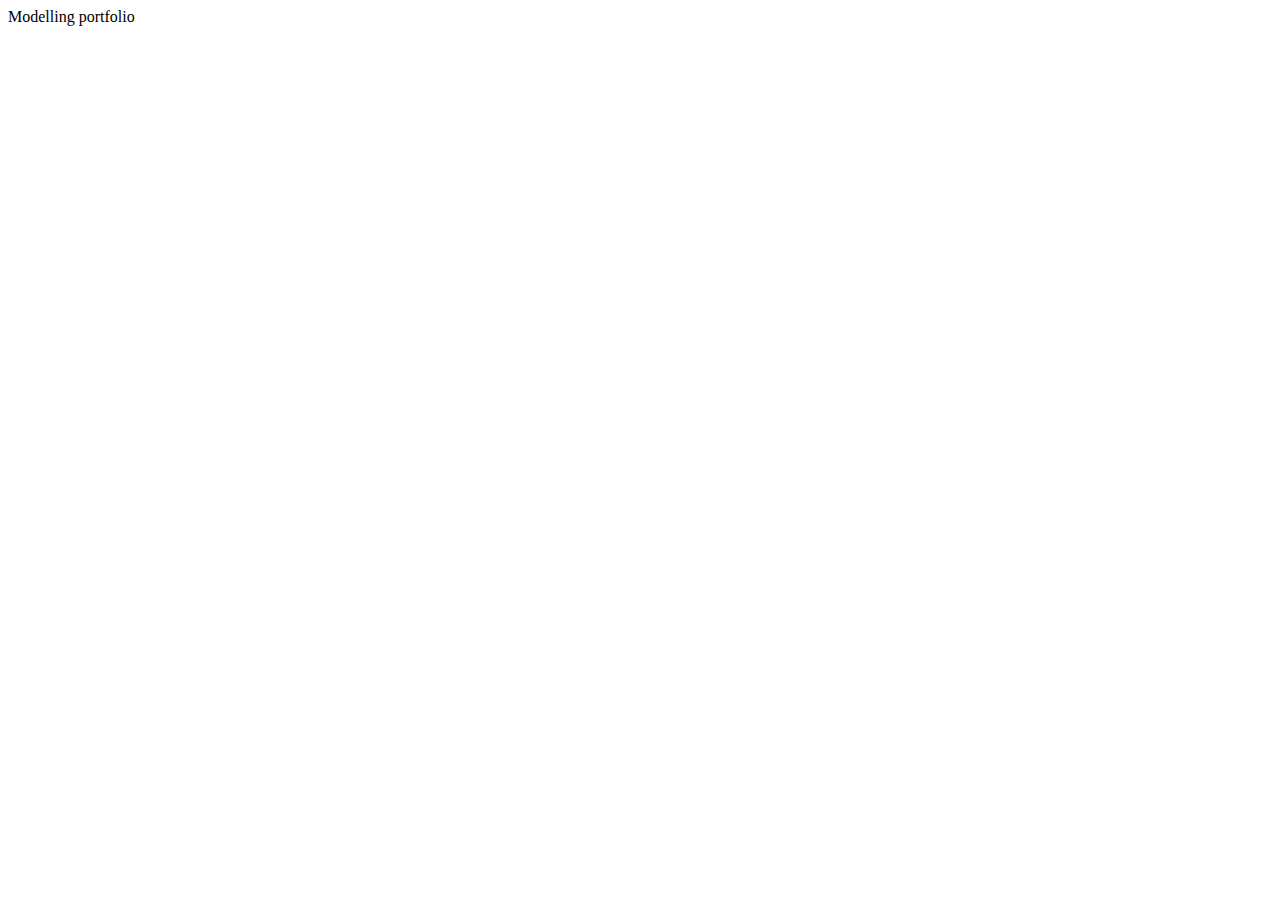
==== index.html @ cc79e527 "Add files via upload" ====
<!DOCTYPE html>
<html lang="en">
<head>
    <meta charset="UTF-8">
    <meta http-equiv="X-UA-Compatible" content="IE=edge">
    <meta name="viewport" content="width=device-width, initial-scale=1.0">
    <title>Anita</title>
</head>
<body>
    Modelling portfolio
</body>
</html>
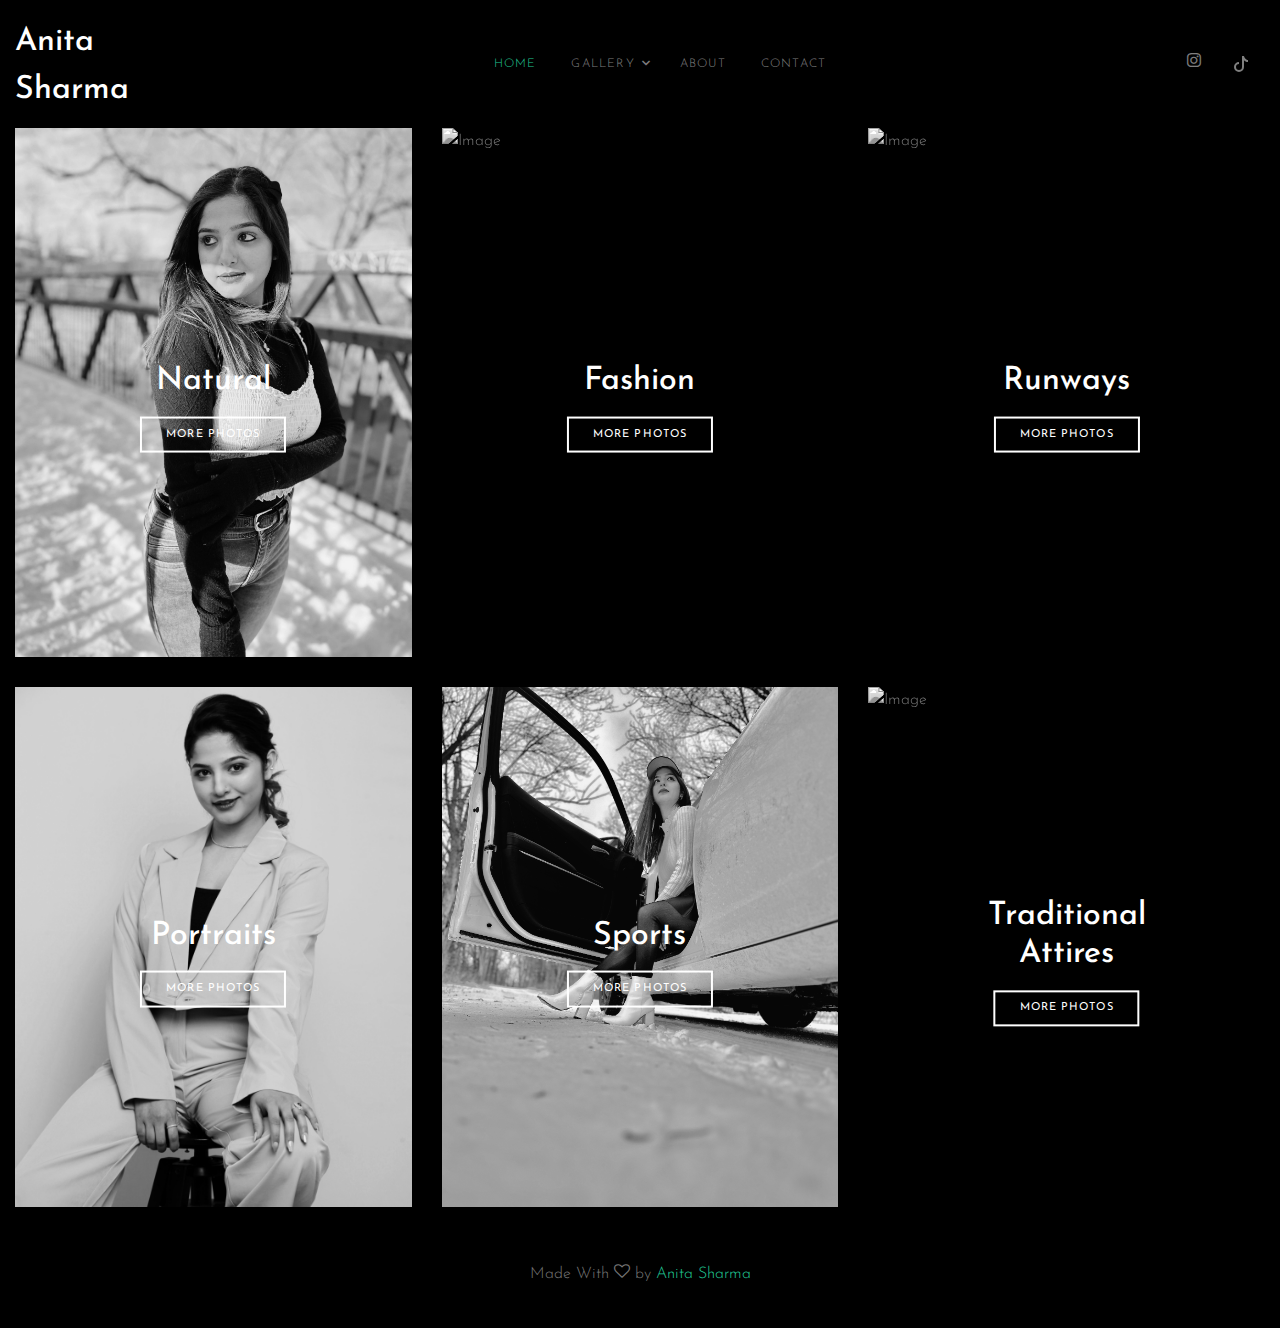
==== commit 782e4705: "portfolio made for desktop view" ====
--- a/index.html
+++ b/index.html
@@ -1,12 +1,194 @@
 <!DOCTYPE html>
 <html lang="en">
 <head>
-    <meta charset="UTF-8">
-    <meta http-equiv="X-UA-Compatible" content="IE=edge">
-    <meta name="viewport" content="width=device-width, initial-scale=1.0">
-    <title>Anita</title>
+  <title>Portfolio Home Anita Sharma</title>
+  <meta charset="utf-8">
+  <meta name="viewport" content="width=device-width, initial-scale=1, shrink-to-fit=no">
+
+  <link href="https://fonts.googleapis.com/css2?family=Josefin+Sans:wght@400;700&family=Roboto+Mono:wght@400;700&display=swap" rel="stylesheet">
+  <link rel="stylesheet" href="fonts/icomoon/style.css">
+
+  <link rel="stylesheet" href="css/bootstrap.min.css">
+  <link rel="stylesheet" href="css/magnific-popup.css">
+  <link rel="stylesheet" href="css/jquery-ui.css">
+  <link rel="stylesheet" href="css/owl.carousel.min.css">
+  <link rel="stylesheet" href="css/owl.theme.default.min.css">
+
+  <link rel="stylesheet" href="css/lightgallery.min.css">    
+
+  <link rel="stylesheet" href="css/bootstrap-datepicker.css">
+
+  <link rel="stylesheet" href="fonts/flaticon/font/flaticon.css">
+
+  <link rel="stylesheet" href="css/swiper.css">
+
+  <link rel="stylesheet" href="css/aos.css">
+
+  <link rel="stylesheet" href="css/style.css">
+
 </head>
 <body>
-    Modelling portfolio
+
+  <div class="site-wrap">
+
+    <div class="site-mobile-menu">
+      <div class="site-mobile-menu-header">
+        <div class="site-mobile-menu-close mt-3">
+          <span class="icon-close2 js-menu-toggle"></span>
+        </div>
+      </div>
+      <div class="site-mobile-menu-body"></div>
+    </div>
+    
+    <header class="site-navbar py-3" role="banner">
+
+      <div class="container-fluid">
+        <div class="row align-items-center">
+
+          <div class="col-6 col-xl-2" data-aos="fade-down">
+            <h1 class="mb-0"><a href="index.html" class="text-white h2 mb-0">Anita Sharma</a></h1>
+          </div>
+          <div class="col-10 col-md-8 d-none d-xl-block" data-aos="fade-down">
+            <nav class="site-navigation position-relative text-right text-lg-center" role="navigation">
+
+              <ul class="site-menu js-clone-nav mx-auto d-none d-lg-block">
+                <li class="active"><a href="index.html">Home</a></li>
+                <li class="has-children">
+                  <a href="single.html">Gallery</a>
+                  <ul class="dropdown">
+                    <li><a href="single.html#naturalPhotos">Natural</a></li>
+                    <li><a href="single.html#fashionPhotos">Fashion</a></li>
+                    <li><a href="single.html#runwayPhotos">Runways</a></li>
+                    <li><a href="single.html#potraitPhotos">Portraits</a></li>
+                    <li><a href="single.html#sportPhotos">Sports</a></li>
+                    <li><a href="single.html#attirePhotos">Traditional Attires</a></li>                  
+                  </ul>
+                </li>
+                <li><a href="about.html">About</a></li>
+                <li><a href="contact.html">Contact</a></li>
+              </ul>
+            </nav>
+          </div>
+
+          <div class="col-6 col-xl-2 text-right" data-aos="fade-down">
+            <div class="d-none d-xl-inline-block">
+              <ul class="site-menu js-clone-nav ml-auto list-unstyled d-flex text-right mb-0" data-class="social">
+                <li>
+                  <a href="https://www.instagram.com/anusharma0313/"  target="_blank" class="pl-3 pr-3" style= "width:16px; height:16px;"><span class="icon-instagram"></span></a>
+                </li>
+                <li>
+                  <a href="https://www.tiktok.com/@anusharma0313/" target="_blank" class="pl-3 pr-3"><span><svg xmlns="http://www.w3.org/2000/svg" width="16" height="16" fill="currentColor" class="bi bi-tiktok" viewBox="0 0 16 16">
+                    <path d="M9 0h1.98c.144.715.54 1.617 1.235 2.512C12.895 3.389 13.797 4 15 4v2c-1.753 0-3.07-.814-4-1.829V11a5 5 0 1 1-5-5v2a3 3 0 1 0 3 3V0Z"/>
+                  </svg></span></a>
+                </li>
+              </ul>
+            </div>
+          </div>
+
+        </div>
+      </div>     
+    </header>
+
+    <div class="container-fluid" data-aos="fade" data-aos-delay="500">
+      <div class="row">
+        <div class="col-lg-4">
+
+          <div class="image-wrap-2">
+            <div class="image-info">
+              <h2 class="mb-3">Natural</h2>
+              <a href="single.html#naturalPhotos" class="btn btn-outline-white py-2 px-4">More Photos</a>
+            </div>
+            <img src="assets/img_index_1.jpg" alt="Image" class="img-fluid">
+          </div>
+
+        </div>
+        <div class="col-lg-4">
+          <div class="image-wrap-2">
+            <div class="image-info">
+              <h2 class="mb-3">Fashion</h2>
+              <a href="single.html#fashionPhotos" class="btn btn-outline-white py-2 px-4">More Photos</a>
+            </div>
+            <img src="assets/img_index_2.JPG" alt="Image" class="img-fluid">
+          </div>
+        </div>
+        <div class="col-lg-4">
+          <div class="image-wrap-2">
+            <div class="image-info">
+              <h2 class="mb-3">Runways</h2>
+              <a href="single.html#runwayPhotos" class="btn btn-outline-white py-2 px-4">More Photos</a>
+            </div>
+            <img src="assets/img_index_3.JPG" alt="Image" class="img-fluid">
+          </div>
+        </div>
+
+        <div class="col-lg-4">
+          <div class="image-wrap-2">
+            <div class="image-info">
+              <h2 class="mb-3">Portraits</h2>
+              <a href="single.html#potraitPhotos" class="btn btn-outline-white py-2 px-4">More Photos</a>
+            </div>
+            <img src="assets/img_index_4.jpg" alt="Image" class="img-fluid">
+          </div>
+        </div>
+
+        <div class="col-lg-4">
+          <div class="image-wrap-2">
+            <div class="image-info">
+              <h2 class="mb-3">Sports</h2>
+              <a href="single.html#sportPhotos" class="btn btn-outline-white py-2 px-4">More Photos</a>
+            </div>
+            <img src="assets/img_index_5.jpg" alt="Image" class="img-fluid">
+          </div>
+        </div>
+
+        <div class="col-lg-4">
+          <div class="image-wrap-2">
+            <div class="image-info">
+              <h2 class="mb-3">Traditional Attires</h2>
+              <a href="single.html#attirePhotos" class="btn btn-outline-white py-2 px-4">More Photos</a>
+            </div>
+            <img src="assets/img_index_6.jpg" alt="Image" class="img-fluid">
+          </div>
+        </div>
+
+      </div>
+    </div>
+
+    <div class="footer py-4">
+      <div class="container-fluid text-center">
+        <p> 
+          Made With
+           <i class="icon-heart-o" aria-hidden="true"></i> by <a href="#">Anita Sharma</a>
+        </p>
+      </div>
+    </div>     
+    
+  </div>
+
+  <script src="js/jquery-3.3.1.min.js"></script>
+  <script src="js/jquery-migrate-3.0.1.min.js"></script>
+  <script src="js/jquery-ui.js"></script>
+  <script src="js/popper.min.js"></script>
+  <script src="js/bootstrap.min.js"></script>
+  <script src="js/owl.carousel.min.js"></script>
+  <script src="js/jquery.stellar.min.js"></script>
+  <script src="js/jquery.countdown.min.js"></script>
+  <script src="js/jquery.magnific-popup.min.js"></script>
+  <script src="js/bootstrap-datepicker.min.js"></script>
+  <script src="js/swiper.min.js"></script>
+  <script src="js/aos.js"></script>
+
+  <script src="js/picturefill.min.js"></script>
+  <script src="js/lightgallery-all.min.js"></script>
+  <script src="js/jquery.mousewheel.min.js"></script>
+
+  <script src="js/main.js"></script>
+  
+  <script>
+    $(document).ready(function(){
+      $('#lightgallery').lightGallery();
+    });
+  </script>
+
 </body>
 </html>--- a/fonts/icomoon/style.css
+++ b/fonts/icomoon/style.css
@@ -0,0 +1,4919 @@
+@font-face {
+  font-family: 'icomoon';
+  src:  url('fonts/icomoon.eot?10si43');
+  src:  url('fonts/icomoon.eot?10si43#iefix') format('embedded-opentype'),
+    url('fonts/icomoon.ttf?10si43') format('truetype'),
+    url('fonts/icomoon.woff?10si43') format('woff'),
+    url('fonts/icomoon.svg?10si43#icomoon') format('svg');
+  font-weight: normal;
+  font-style: normal;
+}
+
+[class^="icon-"], [class*=" icon-"] {
+  /* use !important to prevent issues with browser extensions that change fonts */
+  font-family: 'icomoon' !important;
+  speak: none;
+  font-style: normal;
+  font-weight: normal;
+  font-variant: normal;
+  text-transform: none;
+  line-height: 1;
+
+  /* Better Font Rendering =========== */
+  -webkit-font-smoothing: antialiased;
+  -moz-osx-font-smoothing: grayscale;
+}
+
+.icon-asterisk:before {
+  content: "\f069";
+}
+.icon-plus:before {
+  content: "\f067";
+}
+.icon-question:before {
+  content: "\f128";
+}
+.icon-minus:before {
+  content: "\f068";
+}
+.icon-glass:before {
+  content: "\f000";
+}
+.icon-music:before {
+  content: "\f001";
+}
+.icon-search:before {
+  content: "\f002";
+}
+.icon-envelope-o:before {
+  content: "\f003";
+}
+.icon-heart:before {
+  content: "\f004";
+}
+.icon-star:before {
+  content: "\f005";
+}
+.icon-star-o:before {
+  content: "\f006";
+}
+.icon-user:before {
+  content: "\f007";
+}
+.icon-film:before {
+  content: "\f008";
+}
+.icon-th-large:before {
+  content: "\f009";
+}
+.icon-th:before {
+  content: "\f00a";
+}
+.icon-th-list:before {
+  content: "\f00b";
+}
+.icon-check:before {
+  content: "\f00c";
+}
+.icon-close:before {
+  content: "\f00d";
+}
+.icon-remove:before {
+  content: "\f00d";
+}
+.icon-times:before {
+  content: "\f00d";
+}
+.icon-search-plus:before {
+  content: "\f00e";
+}
+.icon-search-minus:before {
+  content: "\f010";
+}
+.icon-power-off:before {
+  content: "\f011";
+}
+.icon-signal:before {
+  content: "\f012";
+}
+.icon-cog:before {
+  content: "\f013";
+}
+.icon-gear:before {
+  content: "\f013";
+}
+.icon-trash-o:before {
+  content: "\f014";
+}
+.icon-home:before {
+  content: "\f015";
+}
+.icon-file-o:before {
+  content: "\f016";
+}
+.icon-clock-o:before {
+  content: "\f017";
+}
+.icon-road:before {
+  content: "\f018";
+}
+.icon-download:before {
+  content: "\f019";
+}
+.icon-arrow-circle-o-down:before {
+  content: "\f01a";
+}
+.icon-arrow-circle-o-up:before {
+  content: "\f01b";
+}
+.icon-inbox:before {
+  content: "\f01c";
+}
+.icon-play-circle-o:before {
+  content: "\f01d";
+}
+.icon-repeat:before {
+  content: "\f01e";
+}
+.icon-rotate-right:before {
+  content: "\f01e";
+}
+.icon-refresh:before {
+  content: "\f021";
+}
+.icon-list-alt:before {
+  content: "\f022";
+}
+.icon-lock:before {
+  content: "\f023";
+}
+.icon-flag:before {
+  content: "\f024";
+}
+.icon-headphones:before {
+  content: "\f025";
+}
+.icon-volume-off:before {
+  content: "\f026";
+}
+.icon-volume-down:before {
+  content: "\f027";
+}
+.icon-volume-up:before {
+  content: "\f028";
+}
+.icon-qrcode:before {
+  content: "\f029";
+}
+.icon-barcode:before {
+  content: "\f02a";
+}
+.icon-tag:before {
+  content: "\f02b";
+}
+.icon-tags:before {
+  content: "\f02c";
+}
+.icon-book:before {
+  content: "\f02d";
+}
+.icon-bookmark:before {
+  content: "\f02e";
+}
+.icon-print:before {
+  content: "\f02f";
+}
+.icon-camera:before {
+  content: "\f030";
+}
+.icon-font:before {
+  content: "\f031";
+}
+.icon-bold:before {
+  content: "\f032";
+}
+.icon-italic:before {
+  content: "\f033";
+}
+.icon-text-height:before {
+  content: "\f034";
+}
+.icon-text-width:before {
+  content: "\f035";
+}
+.icon-align-left:before {
+  content: "\f036";
+}
+.icon-align-center:before {
+  content: "\f037";
+}
+.icon-align-right:before {
+  content: "\f038";
+}
+.icon-align-justify:before {
+  content: "\f039";
+}
+.icon-list:before {
+  content: "\f03a";
+}
+.icon-dedent:before {
+  content: "\f03b";
+}
+.icon-outdent:before {
+  content: "\f03b";
+}
+.icon-indent:before {
+  content: "\f03c";
+}
+.icon-video-camera:before {
+  content: "\f03d";
+}
+.icon-image:before {
+  content: "\f03e";
+}
+.icon-photo:before {
+  content: "\f03e";
+}
+.icon-picture-o:before {
+  content: "\f03e";
+}
+.icon-pencil:before {
+  content: "\f040";
+}
+.icon-map-marker:before {
+  content: "\f041";
+}
+.icon-adjust:before {
+  content: "\f042";
+}
+.icon-tint:before {
+  content: "\f043";
+}
+.icon-edit:before {
+  content: "\f044";
+}
+.icon-pencil-square-o:before {
+  content: "\f044";
+}
+.icon-share-square-o:before {
+  content: "\f045";
+}
+.icon-check-square-o:before {
+  content: "\f046";
+}
+.icon-arrows:before {
+  content: "\f047";
+}
+.icon-step-backward:before {
+  content: "\f048";
+}
+.icon-fast-backward:before {
+  content: "\f049";
+}
+.icon-backward:before {
+  content: "\f04a";
+}
+.icon-play:before {
+  content: "\f04b";
+}
+.icon-pause:before {
+  content: "\f04c";
+}
+.icon-stop:before {
+  content: "\f04d";
+}
+.icon-forward:before {
+  content: "\f04e";
+}
+.icon-fast-forward:before {
+  content: "\f050";
+}
+.icon-step-forward:before {
+  content: "\f051";
+}
+.icon-eject:before {
+  content: "\f052";
+}
+.icon-chevron-left:before {
+  content: "\f053";
+}
+.icon-chevron-right:before {
+  content: "\f054";
+}
+.icon-plus-circle:before {
+  content: "\f055";
+}
+.icon-minus-circle:before {
+  content: "\f056";
+}
+.icon-times-circle:before {
+  content: "\f057";
+}
+.icon-check-circle:before {
+  content: "\f058";
+}
+.icon-question-circle:before {
+  content: "\f059";
+}
+.icon-info-circle:before {
+  content: "\f05a";
+}
+.icon-crosshairs:before {
+  content: "\f05b";
+}
+.icon-times-circle-o:before {
+  content: "\f05c";
+}
+.icon-check-circle-o:before {
+  content: "\f05d";
+}
+.icon-ban:before {
+  content: "\f05e";
+}
+.icon-arrow-left:before {
+  content: "\f060";
+}
+.icon-arrow-right:before {
+  content: "\f061";
+}
+.icon-arrow-up:before {
+  content: "\f062";
+}
+.icon-arrow-down:before {
+  content: "\f063";
+}
+.icon-mail-forward:before {
+  content: "\f064";
+}
+.icon-share:before {
+  content: "\f064";
+}
+.icon-expand:before {
+  content: "\f065";
+}
+.icon-compress:before {
+  content: "\f066";
+}
+.icon-exclamation-circle:before {
+  content: "\f06a";
+}
+.icon-gift:before {
+  content: "\f06b";
+}
+.icon-leaf:before {
+  content: "\f06c";
+}
+.icon-fire:before {
+  content: "\f06d";
+}
+.icon-eye:before {
+  content: "\f06e";
+}
+.icon-eye-slash:before {
+  content: "\f070";
+}
+.icon-exclamation-triangle:before {
+  content: "\f071";
+}
+.icon-warning:before {
+  content: "\f071";
+}
+.icon-plane:before {
+  content: "\f072";
+}
+.icon-calendar:before {
+  content: "\f073";
+}
+.icon-random:before {
+  content: "\f074";
+}
+.icon-comment:before {
+  content: "\f075";
+}
+.icon-magnet:before {
+  content: "\f076";
+}
+.icon-chevron-up:before {
+  content: "\f077";
+}
+.icon-chevron-down:before {
+  content: "\f078";
+}
+.icon-retweet:before {
+  content: "\f079";
+}
+.icon-shopping-cart:before {
+  content: "\f07a";
+}
+.icon-folder:before {
+  content: "\f07b";
+}
+.icon-folder-open:before {
+  content: "\f07c";
+}
+.icon-arrows-v:before {
+  content: "\f07d";
+}
+.icon-arrows-h:before {
+  content: "\f07e";
+}
+.icon-bar-chart:before {
+  content: "\f080";
+}
+.icon-bar-chart-o:before {
+  content: "\f080";
+}
+.icon-twitter-square:before {
+  content: "\f081";
+}
+.icon-facebook-square:before {
+  content: "\f082";
+}
+.icon-camera-retro:before {
+  content: "\f083";
+}
+.icon-key:before {
+  content: "\f084";
+}
+.icon-cogs:before {
+  content: "\f085";
+}
+.icon-gears:before {
+  content: "\f085";
+}
+.icon-comments:before {
+  content: "\f086";
+}
+.icon-thumbs-o-up:before {
+  content: "\f087";
+}
+.icon-thumbs-o-down:before {
+  content: "\f088";
+}
+.icon-star-half:before {
+  content: "\f089";
+}
+.icon-heart-o:before {
+  content: "\f08a";
+}
+.icon-sign-out:before {
+  content: "\f08b";
+}
+.icon-linkedin-square:before {
+  content: "\f08c";
+}
+.icon-thumb-tack:before {
+  content: "\f08d";
+}
+.icon-external-link:before {
+  content: "\f08e";
+}
+.icon-sign-in:before {
+  content: "\f090";
+}
+.icon-trophy:before {
+  content: "\f091";
+}
+.icon-github-square:before {
+  content: "\f092";
+}
+.icon-upload:before {
+  content: "\f093";
+}
+.icon-lemon-o:before {
+  content: "\f094";
+}
+.icon-phone:before {
+  content: "\f095";
+}
+.icon-square-o:before {
+  content: "\f096";
+}
+.icon-bookmark-o:before {
+  content: "\f097";
+}
+.icon-phone-square:before {
+  content: "\f098";
+}
+.icon-twitter:before {
+  content: "\f099";
+}
+.icon-facebook:before {
+  content: "\f09a";
+}
+.icon-facebook-f:before {
+  content: "\f09a";
+}
+.icon-github:before {
+  content: "\f09b";
+}
+.icon-unlock:before {
+  content: "\f09c";
+}
+.icon-credit-card:before {
+  content: "\f09d";
+}
+.icon-feed:before {
+  content: "\f09e";
+}
+.icon-rss:before {
+  content: "\f09e";
+}
+.icon-hdd-o:before {
+  content: "\f0a0";
+}
+.icon-bullhorn:before {
+  content: "\f0a1";
+}
+.icon-bell-o:before {
+  content: "\f0a2";
+}
+.icon-certificate:before {
+  content: "\f0a3";
+}
+.icon-hand-o-right:before {
+  content: "\f0a4";
+}
+.icon-hand-o-left:before {
+  content: "\f0a5";
+}
+.icon-hand-o-up:before {
+  content: "\f0a6";
+}
+.icon-hand-o-down:before {
+  content: "\f0a7";
+}
+.icon-arrow-circle-left:before {
+  content: "\f0a8";
+}
+.icon-arrow-circle-right:before {
+  content: "\f0a9";
+}
+.icon-arrow-circle-up:before {
+  content: "\f0aa";
+}
+.icon-arrow-circle-down:before {
+  content: "\f0ab";
+}
+.icon-globe:before {
+  content: "\f0ac";
+}
+.icon-wrench:before {
+  content: "\f0ad";
+}
+.icon-tasks:before {
+  content: "\f0ae";
+}
+.icon-filter:before {
+  content: "\f0b0";
+}
+.icon-briefcase:before {
+  content: "\f0b1";
+}
+.icon-arrows-alt:before {
+  content: "\f0b2";
+}
+.icon-group:before {
+  content: "\f0c0";
+}
+.icon-users:before {
+  content: "\f0c0";
+}
+.icon-chain:before {
+  content: "\f0c1";
+}
+.icon-link:before {
+  content: "\f0c1";
+}
+.icon-cloud:before {
+  content: "\f0c2";
+}
+.icon-flask:before {
+  content: "\f0c3";
+}
+.icon-cut:before {
+  content: "\f0c4";
+}
+.icon-scissors:before {
+  content: "\f0c4";
+}
+.icon-copy:before {
+  content: "\f0c5";
+}
+.icon-files-o:before {
+  content: "\f0c5";
+}
+.icon-paperclip:before {
+  content: "\f0c6";
+}
+.icon-floppy-o:before {
+  content: "\f0c7";
+}
+.icon-save:before {
+  content: "\f0c7";
+}
+.icon-square:before {
+  content: "\f0c8";
+}
+.icon-bars:before {
+  content: "\f0c9";
+}
+.icon-navicon:before {
+  content: "\f0c9";
+}
+.icon-reorder:before {
+  content: "\f0c9";
+}
+.icon-list-ul:before {
+  content: "\f0ca";
+}
+.icon-list-ol:before {
+  content: "\f0cb";
+}
+.icon-strikethrough:before {
+  content: "\f0cc";
+}
+.icon-underline:before {
+  content: "\f0cd";
+}
+.icon-table:before {
+  content: "\f0ce";
+}
+.icon-magic:before {
+  content: "\f0d0";
+}
+.icon-truck:before {
+  content: "\f0d1";
+}
+.icon-pinterest:before {
+  content: "\f0d2";
+}
+.icon-pinterest-square:before {
+  content: "\f0d3";
+}
+.icon-google-plus-square:before {
+  content: "\f0d4";
+}
+.icon-google-plus:before {
+  content: "\f0d5";
+}
+.icon-money:before {
+  content: "\f0d6";
+}
+.icon-caret-down:before {
+  content: "\f0d7";
+}
+.icon-caret-up:before {
+  content: "\f0d8";
+}
+.icon-caret-left:before {
+  content: "\f0d9";
+}
+.icon-caret-right:before {
+  content: "\f0da";
+}
+.icon-columns:before {
+  content: "\f0db";
+}
+.icon-sort:before {
+  content: "\f0dc";
+}
+.icon-unsorted:before {
+  content: "\f0dc";
+}
+.icon-sort-desc:before {
+  content: "\f0dd";
+}
+.icon-sort-down:before {
+  content: "\f0dd";
+}
+.icon-sort-asc:before {
+  content: "\f0de";
+}
+.icon-sort-up:before {
+  content: "\f0de";
+}
+.icon-envelope:before {
+  content: "\f0e0";
+}
+.icon-linkedin:before {
+  content: "\f0e1";
+}
+.icon-rotate-left:before {
+  content: "\f0e2";
+}
+.icon-undo:before {
+  content: "\f0e2";
+}
+.icon-gavel:before {
+  content: "\f0e3";
+}
+.icon-legal:before {
+  content: "\f0e3";
+}
+.icon-dashboard:before {
+  content: "\f0e4";
+}
+.icon-tachometer:before {
+  content: "\f0e4";
+}
+.icon-comment-o:before {
+  content: "\f0e5";
+}
+.icon-comments-o:before {
+  content: "\f0e6";
+}
+.icon-bolt:before {
+  content: "\f0e7";
+}
+.icon-flash:before {
+  content: "\f0e7";
+}
+.icon-sitemap:before {
+  content: "\f0e8";
+}
+.icon-umbrella:before {
+  content: "\f0e9";
+}
+.icon-clipboard:before {
+  content: "\f0ea";
+}
+.icon-paste:before {
+  content: "\f0ea";
+}
+.icon-lightbulb-o:before {
+  content: "\f0eb";
+}
+.icon-exchange:before {
+  content: "\f0ec";
+}
+.icon-cloud-download:before {
+  content: "\f0ed";
+}
+.icon-cloud-upload:before {
+  content: "\f0ee";
+}
+.icon-user-md:before {
+  content: "\f0f0";
+}
+.icon-stethoscope:before {
+  content: "\f0f1";
+}
+.icon-suitcase:before {
+  content: "\f0f2";
+}
+.icon-bell:before {
+  content: "\f0f3";
+}
+.icon-coffee:before {
+  content: "\f0f4";
+}
+.icon-cutlery:before {
+  content: "\f0f5";
+}
+.icon-file-text-o:before {
+  content: "\f0f6";
+}
+.icon-building-o:before {
+  content: "\f0f7";
+}
+.icon-hospital-o:before {
+  content: "\f0f8";
+}
+.icon-ambulance:before {
+  content: "\f0f9";
+}
+.icon-medkit:before {
+  content: "\f0fa";
+}
+.icon-fighter-jet:before {
+  content: "\f0fb";
+}
+.icon-beer:before {
+  content: "\f0fc";
+}
+.icon-h-square:before {
+  content: "\f0fd";
+}
+.icon-plus-square:before {
+  content: "\f0fe";
+}
+.icon-angle-double-left:before {
+  content: "\f100";
+}
+.icon-angle-double-right:before {
+  content: "\f101";
+}
+.icon-angle-double-up:before {
+  content: "\f102";
+}
+.icon-angle-double-down:before {
+  content: "\f103";
+}
+.icon-angle-left:before {
+  content: "\f104";
+}
+.icon-angle-right:before {
+  content: "\f105";
+}
+.icon-angle-up:before {
+  content: "\f106";
+}
+.icon-angle-down:before {
+  content: "\f107";
+}
+.icon-desktop:before {
+  content: "\f108";
+}
+.icon-laptop:before {
+  content: "\f109";
+}
+.icon-tablet:before {
+  content: "\f10a";
+}
+.icon-mobile:before {
+  content: "\f10b";
+}
+.icon-mobile-phone:before {
+  content: "\f10b";
+}
+.icon-circle-o:before {
+  content: "\f10c";
+}
+.icon-quote-left:before {
+  content: "\f10d";
+}
+.icon-quote-right:before {
+  content: "\f10e";
+}
+.icon-spinner:before {
+  content: "\f110";
+}
+.icon-circle:before {
+  content: "\f111";
+}
+.icon-mail-reply:before {
+  content: "\f112";
+}
+.icon-reply:before {
+  content: "\f112";
+}
+.icon-github-alt:before {
+  content: "\f113";
+}
+.icon-folder-o:before {
+  content: "\f114";
+}
+.icon-folder-open-o:before {
+  content: "\f115";
+}
+.icon-smile-o:before {
+  content: "\f118";
+}
+.icon-frown-o:before {
+  content: "\f119";
+}
+.icon-meh-o:before {
+  content: "\f11a";
+}
+.icon-gamepad:before {
+  content: "\f11b";
+}
+.icon-keyboard-o:before {
+  content: "\f11c";
+}
+.icon-flag-o:before {
+  content: "\f11d";
+}
+.icon-flag-checkered:before {
+  content: "\f11e";
+}
+.icon-terminal:before {
+  content: "\f120";
+}
+.icon-code:before {
+  content: "\f121";
+}
+.icon-mail-reply-all:before {
+  content: "\f122";
+}
+.icon-reply-all:before {
+  content: "\f122";
+}
+.icon-star-half-empty:before {
+  content: "\f123";
+}
+.icon-star-half-full:before {
+  content: "\f123";
+}
+.icon-star-half-o:before {
+  content: "\f123";
+}
+.icon-location-arrow:before {
+  content: "\f124";
+}
+.icon-crop:before {
+  content: "\f125";
+}
+.icon-code-fork:before {
+  content: "\f126";
+}
+.icon-chain-broken:before {
+  content: "\f127";
+}
+.icon-unlink:before {
+  content: "\f127";
+}
+.icon-info:before {
+  content: "\f129";
+}
+.icon-exclamation:before {
+  content: "\f12a";
+}
+.icon-superscript:before {
+  content: "\f12b";
+}
+.icon-subscript:before {
+  content: "\f12c";
+}
+.icon-eraser:before {
+  content: "\f12d";
+}
+.icon-puzzle-piece:before {
+  content: "\f12e";
+}
+.icon-microphone:before {
+  content: "\f130";
+}
+.icon-microphone-slash:before {
+  content: "\f131";
+}
+.icon-shield:before {
+  content: "\f132";
+}
+.icon-calendar-o:before {
+  content: "\f133";
+}
+.icon-fire-extinguisher:before {
+  content: "\f134";
+}
+.icon-rocket:before {
+  content: "\f135";
+}
+.icon-maxcdn:before {
+  content: "\f136";
+}
+.icon-chevron-circle-left:before {
+  content: "\f137";
+}
+.icon-chevron-circle-right:before {
+  content: "\f138";
+}
+.icon-chevron-circle-up:before {
+  content: "\f139";
+}
+.icon-chevron-circle-down:before {
+  content: "\f13a";
+}
+.icon-html5:before {
+  content: "\f13b";
+}
+.icon-css3:before {
+  content: "\f13c";
+}
+.icon-anchor:before {
+  content: "\f13d";
+}
+.icon-unlock-alt:before {
+  content: "\f13e";
+}
+.icon-bullseye:before {
+  content: "\f140";
+}
+.icon-ellipsis-h:before {
+  content: "\f141";
+}
+.icon-ellipsis-v:before {
+  content: "\f142";
+}
+.icon-rss-square:before {
+  content: "\f143";
+}
+.icon-play-circle:before {
+  content: "\f144";
+}
+.icon-ticket:before {
+  content: "\f145";
+}
+.icon-minus-square:before {
+  content: "\f146";
+}
+.icon-minus-square-o:before {
+  content: "\f147";
+}
+.icon-level-up:before {
+  content: "\f148";
+}
+.icon-level-down:before {
+  content: "\f149";
+}
+.icon-check-square:before {
+  content: "\f14a";
+}
+.icon-pencil-square:before {
+  content: "\f14b";
+}
+.icon-external-link-square:before {
+  content: "\f14c";
+}
+.icon-share-square:before {
+  content: "\f14d";
+}
+.icon-compass:before {
+  content: "\f14e";
+}
+.icon-caret-square-o-down:before {
+  content: "\f150";
+}
+.icon-toggle-down:before {
+  content: "\f150";
+}
+.icon-caret-square-o-up:before {
+  content: "\f151";
+}
+.icon-toggle-up:before {
+  content: "\f151";
+}
+.icon-caret-square-o-right:before {
+  content: "\f152";
+}
+.icon-toggle-right:before {
+  content: "\f152";
+}
+.icon-eur:before {
+  content: "\f153";
+}
+.icon-euro:before {
+  content: "\f153";
+}
+.icon-gbp:before {
+  content: "\f154";
+}
+.icon-dollar:before {
+  content: "\f155";
+}
+.icon-usd:before {
+  content: "\f155";
+}
+.icon-inr:before {
+  content: "\f156";
+}
+.icon-rupee:before {
+  content: "\f156";
+}
+.icon-cny:before {
+  content: "\f157";
+}
+.icon-jpy:before {
+  content: "\f157";
+}
+.icon-rmb:before {
+  content: "\f157";
+}
+.icon-yen:before {
+  content: "\f157";
+}
+.icon-rouble:before {
+  content: "\f158";
+}
+.icon-rub:before {
+  content: "\f158";
+}
+.icon-ruble:before {
+  content: "\f158";
+}
+.icon-krw:before {
+  content: "\f159";
+}
+.icon-won:before {
+  content: "\f159";
+}
+.icon-bitcoin:before {
+  content: "\f15a";
+}
+.icon-btc:before {
+  content: "\f15a";
+}
+.icon-file:before {
+  content: "\f15b";
+}
+.icon-file-text:before {
+  content: "\f15c";
+}
+.icon-sort-alpha-asc:before {
+  content: "\f15d";
+}
+.icon-sort-alpha-desc:before {
+  content: "\f15e";
+}
+.icon-sort-amount-asc:before {
+  content: "\f160";
+}
+.icon-sort-amount-desc:before {
+  content: "\f161";
+}
+.icon-sort-numeric-asc:before {
+  content: "\f162";
+}
+.icon-sort-numeric-desc:before {
+  content: "\f163";
+}
+.icon-thumbs-up:before {
+  content: "\f164";
+}
+.icon-thumbs-down:before {
+  content: "\f165";
+}
+.icon-youtube-square:before {
+  content: "\f166";
+}
+.icon-youtube:before {
+  content: "\f167";
+}
+.icon-xing:before {
+  content: "\f168";
+}
+.icon-xing-square:before {
+  content: "\f169";
+}
+.icon-youtube-play:before {
+  content: "\f16a";
+}
+.icon-dropbox:before {
+  content: "\f16b";
+}
+.icon-stack-overflow:before {
+  content: "\f16c";
+}
+.icon-instagram:before {
+  content: "\f16d";
+}
+.icon-flickr:before {
+  content: "\f16e";
+}
+.icon-adn:before {
+  content: "\f170";
+}
+.icon-bitbucket:before {
+  content: "\f171";
+}
+.icon-bitbucket-square:before {
+  content: "\f172";
+}
+.icon-tumblr:before {
+  content: "\f173";
+}
+.icon-tumblr-square:before {
+  content: "\f174";
+}
+.icon-long-arrow-down:before {
+  content: "\f175";
+}
+.icon-long-arrow-up:before {
+  content: "\f176";
+}
+.icon-long-arrow-left:before {
+  content: "\f177";
+}
+.icon-long-arrow-right:before {
+  content: "\f178";
+}
+.icon-apple:before {
+  content: "\f179";
+}
+.icon-windows:before {
+  content: "\f17a";
+}
+.icon-android:before {
+  content: "\f17b";
+}
+.icon-linux:before {
+  content: "\f17c";
+}
+.icon-dribbble:before {
+  content: "\f17d";
+}
+.icon-skype:before {
+  content: "\f17e";
+}
+.icon-foursquare:before {
+  content: "\f180";
+}
+.icon-trello:before {
+  content: "\f181";
+}
+.icon-female:before {
+  content: "\f182";
+}
+.icon-male:before {
+  content: "\f183";
+}
+.icon-gittip:before {
+  content: "\f184";
+}
+.icon-gratipay:before {
+  content: "\f184";
+}
+.icon-sun-o:before {
+  content: "\f185";
+}
+.icon-moon-o:before {
+  content: "\f186";
+}
+.icon-archive:before {
+  content: "\f187";
+}
+.icon-bug:before {
+  content: "\f188";
+}
+.icon-vk:before {
+  content: "\f189";
+}
+.icon-weibo:before {
+  content: "\f18a";
+}
+.icon-renren:before {
+  content: "\f18b";
+}
+.icon-pagelines:before {
+  content: "\f18c";
+}
+.icon-stack-exchange:before {
+  content: "\f18d";
+}
+.icon-arrow-circle-o-right:before {
+  content: "\f18e";
+}
+.icon-arrow-circle-o-left:before {
+  content: "\f190";
+}
+.icon-caret-square-o-left:before {
+  content: "\f191";
+}
+.icon-toggle-left:before {
+  content: "\f191";
+}
+.icon-dot-circle-o:before {
+  content: "\f192";
+}
+.icon-wheelchair:before {
+  content: "\f193";
+}
+.icon-vimeo-square:before {
+  content: "\f194";
+}
+.icon-try:before {
+  content: "\f195";
+}
+.icon-turkish-lira:before {
+  content: "\f195";
+}
+.icon-plus-square-o:before {
+  content: "\f196";
+}
+.icon-space-shuttle:before {
+  content: "\f197";
+}
+.icon-slack:before {
+  content: "\f198";
+}
+.icon-envelope-square:before {
+  content: "\f199";
+}
+.icon-wordpress:before {
+  content: "\f19a";
+}
+.icon-openid:before {
+  content: "\f19b";
+}
+.icon-bank:before {
+  content: "\f19c";
+}
+.icon-institution:before {
+  content: "\f19c";
+}
+.icon-university:before {
+  content: "\f19c";
+}
+.icon-graduation-cap:before {
+  content: "\f19d";
+}
+.icon-mortar-board:before {
+  content: "\f19d";
+}
+.icon-yahoo:before {
+  content: "\f19e";
+}
+.icon-google:before {
+  content: "\f1a0";
+}
+.icon-reddit:before {
+  content: "\f1a1";
+}
+.icon-reddit-square:before {
+  content: "\f1a2";
+}
+.icon-stumbleupon-circle:before {
+  content: "\f1a3";
+}
+.icon-stumbleupon:before {
+  content: "\f1a4";
+}
+.icon-delicious:before {
+  content: "\f1a5";
+}
+.icon-digg:before {
+  content: "\f1a6";
+}
+.icon-pied-piper-pp:before {
+  content: "\f1a7";
+}
+.icon-pied-piper-alt:before {
+  content: "\f1a8";
+}
+.icon-drupal:before {
+  content: "\f1a9";
+}
+.icon-joomla:before {
+  content: "\f1aa";
+}
+.icon-language:before {
+  content: "\f1ab";
+}
+.icon-fax:before {
+  content: "\f1ac";
+}
+.icon-building:before {
+  content: "\f1ad";
+}
+.icon-child:before {
+  content: "\f1ae";
+}
+.icon-paw:before {
+  content: "\f1b0";
+}
+.icon-spoon:before {
+  content: "\f1b1";
+}
+.icon-cube:before {
+  content: "\f1b2";
+}
+.icon-cubes:before {
+  content: "\f1b3";
+}
+.icon-behance:before {
+  content: "\f1b4";
+}
+.icon-behance-square:before {
+  content: "\f1b5";
+}
+.icon-steam:before {
+  content: "\f1b6";
+}
+.icon-steam-square:before {
+  content: "\f1b7";
+}
+.icon-recycle:before {
+  content: "\f1b8";
+}
+.icon-automobile:before {
+  content: "\f1b9";
+}
+.icon-car:before {
+  content: "\f1b9";
+}
+.icon-cab:before {
+  content: "\f1ba";
+}
+.icon-taxi:before {
+  content: "\f1ba";
+}
+.icon-tree:before {
+  content: "\f1bb";
+}
+.icon-spotify:before {
+  content: "\f1bc";
+}
+.icon-deviantart:before {
+  content: "\f1bd";
+}
+.icon-soundcloud:before {
+  content: "\f1be";
+}
+.icon-database:before {
+  content: "\f1c0";
+}
+.icon-file-pdf-o:before {
+  content: "\f1c1";
+}
+.icon-file-word-o:before {
+  content: "\f1c2";
+}
+.icon-file-excel-o:before {
+  content: "\f1c3";
+}
+.icon-file-powerpoint-o:before {
+  content: "\f1c4";
+}
+.icon-file-image-o:before {
+  content: "\f1c5";
+}
+.icon-file-photo-o:before {
+  content: "\f1c5";
+}
+.icon-file-picture-o:before {
+  content: "\f1c5";
+}
+.icon-file-archive-o:before {
+  content: "\f1c6";
+}
+.icon-file-zip-o:before {
+  content: "\f1c6";
+}
+.icon-file-audio-o:before {
+  content: "\f1c7";
+}
+.icon-file-sound-o:before {
+  content: "\f1c7";
+}
+.icon-file-movie-o:before {
+  content: "\f1c8";
+}
+.icon-file-video-o:before {
+  content: "\f1c8";
+}
+.icon-file-code-o:before {
+  content: "\f1c9";
+}
+.icon-vine:before {
+  content: "\f1ca";
+}
+.icon-codepen:before {
+  content: "\f1cb";
+}
+.icon-jsfiddle:before {
+  content: "\f1cc";
+}
+.icon-life-bouy:before {
+  content: "\f1cd";
+}
+.icon-life-buoy:before {
+  content: "\f1cd";
+}
+.icon-life-ring:before {
+  content: "\f1cd";
+}
+.icon-life-saver:before {
+  content: "\f1cd";
+}
+.icon-support:before {
+  content: "\f1cd";
+}
+.icon-circle-o-notch:before {
+  content: "\f1ce";
+}
+.icon-ra:before {
+  content: "\f1d0";
+}
+.icon-rebel:before {
+  content: "\f1d0";
+}
+.icon-resistance:before {
+  content: "\f1d0";
+}
+.icon-empire:before {
+  content: "\f1d1";
+}
+.icon-ge:before {
+  content: "\f1d1";
+}
+.icon-git-square:before {
+  content: "\f1d2";
+}
+.icon-git:before {
+  content: "\f1d3";
+}
+.icon-hacker-news:before {
+  content: "\f1d4";
+}
+.icon-y-combinator-square:before {
+  content: "\f1d4";
+}
+.icon-yc-square:before {
+  content: "\f1d4";
+}
+.icon-tencent-weibo:before {
+  content: "\f1d5";
+}
+.icon-qq:before {
+  content: "\f1d6";
+}
+.icon-wechat:before {
+  content: "\f1d7";
+}
+.icon-weixin:before {
+  content: "\f1d7";
+}
+.icon-paper-plane:before {
+  content: "\f1d8";
+}
+.icon-send:before {
+  content: "\f1d8";
+}
+.icon-paper-plane-o:before {
+  content: "\f1d9";
+}
+.icon-send-o:before {
+  content: "\f1d9";
+}
+.icon-history:before {
+  content: "\f1da";
+}
+.icon-circle-thin:before {
+  content: "\f1db";
+}
+.icon-header:before {
+  content: "\f1dc";
+}
+.icon-paragraph:before {
+  content: "\f1dd";
+}
+.icon-sliders:before {
+  content: "\f1de";
+}
+.icon-share-alt:before {
+  content: "\f1e0";
+}
+.icon-share-alt-square:before {
+  content: "\f1e1";
+}
+.icon-bomb:before {
+  content: "\f1e2";
+}
+.icon-futbol-o:before {
+  content: "\f1e3";
+}
+.icon-soccer-ball-o:before {
+  content: "\f1e3";
+}
+.icon-tty:before {
+  content: "\f1e4";
+}
+.icon-binoculars:before {
+  content: "\f1e5";
+}
+.icon-plug:before {
+  content: "\f1e6";
+}
+.icon-slideshare:before {
+  content: "\f1e7";
+}
+.icon-twitch:before {
+  content: "\f1e8";
+}
+.icon-yelp:before {
+  content: "\f1e9";
+}
+.icon-newspaper-o:before {
+  content: "\f1ea";
+}
+.icon-wifi:before {
+  content: "\f1eb";
+}
+.icon-calculator:before {
+  content: "\f1ec";
+}
+.icon-paypal:before {
+  content: "\f1ed";
+}
+.icon-google-wallet:before {
+  content: "\f1ee";
+}
+.icon-cc-visa:before {
+  content: "\f1f0";
+}
+.icon-cc-mastercard:before {
+  content: "\f1f1";
+}
+.icon-cc-discover:before {
+  content: "\f1f2";
+}
+.icon-cc-amex:before {
+  content: "\f1f3";
+}
+.icon-cc-paypal:before {
+  content: "\f1f4";
+}
+.icon-cc-stripe:before {
+  content: "\f1f5";
+}
+.icon-bell-slash:before {
+  content: "\f1f6";
+}
+.icon-bell-slash-o:before {
+  content: "\f1f7";
+}
+.icon-trash:before {
+  content: "\f1f8";
+}
+.icon-copyright:before {
+  content: "\f1f9";
+}
+.icon-at:before {
+  content: "\f1fa";
+}
+.icon-eyedropper:before {
+  content: "\f1fb";
+}
+.icon-paint-brush:before {
+  content: "\f1fc";
+}
+.icon-birthday-cake:before {
+  content: "\f1fd";
+}
+.icon-area-chart:before {
+  content: "\f1fe";
+}
+.icon-pie-chart:before {
+  content: "\f200";
+}
+.icon-line-chart:before {
+  content: "\f201";
+}
+.icon-lastfm:before {
+  content: "\f202";
+}
+.icon-lastfm-square:before {
+  content: "\f203";
+}
+.icon-toggle-off:before {
+  content: "\f204";
+}
+.icon-toggle-on:before {
+  content: "\f205";
+}
+.icon-bicycle:before {
+  content: "\f206";
+}
+.icon-bus:before {
+  content: "\f207";
+}
+.icon-ioxhost:before {
+  content: "\f208";
+}
+.icon-angellist:before {
+  content: "\f209";
+}
+.icon-cc:before {
+  content: "\f20a";
+}
+.icon-ils:before {
+  content: "\f20b";
+}
+.icon-shekel:before {
+  content: "\f20b";
+}
+.icon-sheqel:before {
+  content: "\f20b";
+}
+.icon-meanpath:before {
+  content: "\f20c";
+}
+.icon-buysellads:before {
+  content: "\f20d";
+}
+.icon-connectdevelop:before {
+  content: "\f20e";
+}
+.icon-dashcube:before {
+  content: "\f210";
+}
+.icon-forumbee:before {
+  content: "\f211";
+}
+.icon-leanpub:before {
+  content: "\f212";
+}
+.icon-sellsy:before {
+  content: "\f213";
+}
+.icon-shirtsinbulk:before {
+  content: "\f214";
+}
+.icon-simplybuilt:before {
+  content: "\f215";
+}
+.icon-skyatlas:before {
+  content: "\f216";
+}
+.icon-cart-plus:before {
+  content: "\f217";
+}
+.icon-cart-arrow-down:before {
+  content: "\f218";
+}
+.icon-diamond:before {
+  content: "\f219";
+}
+.icon-ship:before {
+  content: "\f21a";
+}
+.icon-user-secret:before {
+  content: "\f21b";
+}
+.icon-motorcycle:before {
+  content: "\f21c";
+}
+.icon-street-view:before {
+  content: "\f21d";
+}
+.icon-heartbeat:before {
+  content: "\f21e";
+}
+.icon-venus:before {
+  content: "\f221";
+}
+.icon-mars:before {
+  content: "\f222";
+}
+.icon-mercury:before {
+  content: "\f223";
+}
+.icon-intersex:before {
+  content: "\f224";
+}
+.icon-transgender:before {
+  content: "\f224";
+}
+.icon-transgender-alt:before {
+  content: "\f225";
+}
+.icon-venus-double:before {
+  content: "\f226";
+}
+.icon-mars-double:before {
+  content: "\f227";
+}
+.icon-venus-mars:before {
+  content: "\f228";
+}
+.icon-mars-stroke:before {
+  content: "\f229";
+}
+.icon-mars-stroke-v:before {
+  content: "\f22a";
+}
+.icon-mars-stroke-h:before {
+  content: "\f22b";
+}
+.icon-neuter:before {
+  content: "\f22c";
+}
+.icon-genderless:before {
+  content: "\f22d";
+}
+.icon-facebook-official:before {
+  content: "\f230";
+}
+.icon-pinterest-p:before {
+  content: "\f231";
+}
+.icon-whatsapp:before {
+  content: "\f232";
+}
+.icon-server:before {
+  content: "\f233";
+}
+.icon-user-plus:before {
+  content: "\f234";
+}
+.icon-user-times:before {
+  content: "\f235";
+}
+.icon-bed:before {
+  content: "\f236";
+}
+.icon-hotel:before {
+  content: "\f236";
+}
+.icon-viacoin:before {
+  content: "\f237";
+}
+.icon-train:before {
+  content: "\f238";
+}
+.icon-subway:before {
+  content: "\f239";
+}
+.icon-medium:before {
+  content: "\f23a";
+}
+.icon-y-combinator:before {
+  content: "\f23b";
+}
+.icon-yc:before {
+  content: "\f23b";
+}
+.icon-optin-monster:before {
+  content: "\f23c";
+}
+.icon-opencart:before {
+  content: "\f23d";
+}
+.icon-expeditedssl:before {
+  content: "\f23e";
+}
+.icon-battery:before {
+  content: "\f240";
+}
+.icon-battery-4:before {
+  content: "\f240";
+}
+.icon-battery-full:before {
+  content: "\f240";
+}
+.icon-battery-3:before {
+  content: "\f241";
+}
+.icon-battery-three-quarters:before {
+  content: "\f241";
+}
+.icon-battery-2:before {
+  content: "\f242";
+}
+.icon-battery-half:before {
+  content: "\f242";
+}
+.icon-battery-1:before {
+  content: "\f243";
+}
+.icon-battery-quarter:before {
+  content: "\f243";
+}
+.icon-battery-0:before {
+  content: "\f244";
+}
+.icon-battery-empty:before {
+  content: "\f244";
+}
+.icon-mouse-pointer:before {
+  content: "\f245";
+}
+.icon-i-cursor:before {
+  content: "\f246";
+}
+.icon-object-group:before {
+  content: "\f247";
+}
+.icon-object-ungroup:before {
+  content: "\f248";
+}
+.icon-sticky-note:before {
+  content: "\f249";
+}
+.icon-sticky-note-o:before {
+  content: "\f24a";
+}
+.icon-cc-jcb:before {
+  content: "\f24b";
+}
+.icon-cc-diners-club:before {
+  content: "\f24c";
+}
+.icon-clone:before {
+  content: "\f24d";
+}
+.icon-balance-scale:before {
+  content: "\f24e";
+}
+.icon-hourglass-o:before {
+  content: "\f250";
+}
+.icon-hourglass-1:before {
+  content: "\f251";
+}
+.icon-hourglass-start:before {
+  content: "\f251";
+}
+.icon-hourglass-2:before {
+  content: "\f252";
+}
+.icon-hourglass-half:before {
+  content: "\f252";
+}
+.icon-hourglass-3:before {
+  content: "\f253";
+}
+.icon-hourglass-end:before {
+  content: "\f253";
+}
+.icon-hourglass:before {
+  content: "\f254";
+}
+.icon-hand-grab-o:before {
+  content: "\f255";
+}
+.icon-hand-rock-o:before {
+  content: "\f255";
+}
+.icon-hand-paper-o:before {
+  content: "\f256";
+}
+.icon-hand-stop-o:before {
+  content: "\f256";
+}
+.icon-hand-scissors-o:before {
+  content: "\f257";
+}
+.icon-hand-lizard-o:before {
+  content: "\f258";
+}
+.icon-hand-spock-o:before {
+  content: "\f259";
+}
+.icon-hand-pointer-o:before {
+  content: "\f25a";
+}
+.icon-hand-peace-o:before {
+  content: "\f25b";
+}
+.icon-trademark:before {
+  content: "\f25c";
+}
+.icon-registered:before {
+  content: "\f25d";
+}
+.icon-creative-commons:before {
+  content: "\f25e";
+}
+.icon-gg:before {
+  content: "\f260";
+}
+.icon-gg-circle:before {
+  content: "\f261";
+}
+.icon-tripadvisor:before {
+  content: "\f262";
+}
+.icon-odnoklassniki:before {
+  content: "\f263";
+}
+.icon-odnoklassniki-square:before {
+  content: "\f264";
+}
+.icon-get-pocket:before {
+  content: "\f265";
+}
+.icon-wikipedia-w:before {
+  content: "\f266";
+}
+.icon-safari:before {
+  content: "\f267";
+}
+.icon-chrome:before {
+  content: "\f268";
+}
+.icon-firefox:before {
+  content: "\f269";
+}
+.icon-opera:before {
+  content: "\f26a";
+}
+.icon-internet-explorer:before {
+  content: "\f26b";
+}
+.icon-television:before {
+  content: "\f26c";
+}
+.icon-tv:before {
+  content: "\f26c";
+}
+.icon-contao:before {
+  content: "\f26d";
+}
+.icon-500px:before {
+  content: "\f26e";
+}
+.icon-amazon:before {
+  content: "\f270";
+}
+.icon-calendar-plus-o:before {
+  content: "\f271";
+}
+.icon-calendar-minus-o:before {
+  content: "\f272";
+}
+.icon-calendar-times-o:before {
+  content: "\f273";
+}
+.icon-calendar-check-o:before {
+  content: "\f274";
+}
+.icon-industry:before {
+  content: "\f275";
+}
+.icon-map-pin:before {
+  content: "\f276";
+}
+.icon-map-signs:before {
+  content: "\f277";
+}
+.icon-map-o:before {
+  content: "\f278";
+}
+.icon-map:before {
+  content: "\f279";
+}
+.icon-commenting:before {
+  content: "\f27a";
+}
+.icon-commenting-o:before {
+  content: "\f27b";
+}
+.icon-houzz:before {
+  content: "\f27c";
+}
+.icon-vimeo:before {
+  content: "\f27d";
+}
+.icon-black-tie:before {
+  content: "\f27e";
+}
+.icon-fonticons:before {
+  content: "\f280";
+}
+.icon-reddit-alien:before {
+  content: "\f281";
+}
+.icon-edge:before {
+  content: "\f282";
+}
+.icon-credit-card-alt:before {
+  content: "\f283";
+}
+.icon-codiepie:before {
+  content: "\f284";
+}
+.icon-modx:before {
+  content: "\f285";
+}
+.icon-fort-awesome:before {
+  content: "\f286";
+}
+.icon-usb:before {
+  content: "\f287";
+}
+.icon-product-hunt:before {
+  content: "\f288";
+}
+.icon-mixcloud:before {
+  content: "\f289";
+}
+.icon-scribd:before {
+  content: "\f28a";
+}
+.icon-pause-circle:before {
+  content: "\f28b";
+}
+.icon-pause-circle-o:before {
+  content: "\f28c";
+}
+.icon-stop-circle:before {
+  content: "\f28d";
+}
+.icon-stop-circle-o:before {
+  content: "\f28e";
+}
+.icon-shopping-bag:before {
+  content: "\f290";
+}
+.icon-shopping-basket:before {
+  content: "\f291";
+}
+.icon-hashtag:before {
+  content: "\f292";
+}
+.icon-bluetooth:before {
+  content: "\f293";
+}
+.icon-bluetooth-b:before {
+  content: "\f294";
+}
+.icon-percent:before {
+  content: "\f295";
+}
+.icon-gitlab:before {
+  content: "\f296";
+}
+.icon-wpbeginner:before {
+  content: "\f297";
+}
+.icon-wpforms:before {
+  content: "\f298";
+}
+.icon-envira:before {
+  content: "\f299";
+}
+.icon-universal-access:before {
+  content: "\f29a";
+}
+.icon-wheelchair-alt:before {
+  content: "\f29b";
+}
+.icon-question-circle-o:before {
+  content: "\f29c";
+}
+.icon-blind:before {
+  content: "\f29d";
+}
+.icon-audio-description:before {
+  content: "\f29e";
+}
+.icon-volume-control-phone:before {
+  content: "\f2a0";
+}
+.icon-braille:before {
+  content: "\f2a1";
+}
+.icon-assistive-listening-systems:before {
+  content: "\f2a2";
+}
+.icon-american-sign-language-interpreting:before {
+  content: "\f2a3";
+}
+.icon-asl-interpreting:before {
+  content: "\f2a3";
+}
+.icon-deaf:before {
+  content: "\f2a4";
+}
+.icon-deafness:before {
+  content: "\f2a4";
+}
+.icon-hard-of-hearing:before {
+  content: "\f2a4";
+}
+.icon-glide:before {
+  content: "\f2a5";
+}
+.icon-glide-g:before {
+  content: "\f2a6";
+}
+.icon-sign-language:before {
+  content: "\f2a7";
+}
+.icon-signing:before {
+  content: "\f2a7";
+}
+.icon-low-vision:before {
+  content: "\f2a8";
+}
+.icon-viadeo:before {
+  content: "\f2a9";
+}
+.icon-viadeo-square:before {
+  content: "\f2aa";
+}
+.icon-snapchat:before {
+  content: "\f2ab";
+}
+.icon-snapchat-ghost:before {
+  content: "\f2ac";
+}
+.icon-snapchat-square:before {
+  content: "\f2ad";
+}
+.icon-pied-piper:before {
+  content: "\f2ae";
+}
+.icon-first-order:before {
+  content: "\f2b0";
+}
+.icon-yoast:before {
+  content: "\f2b1";
+}
+.icon-themeisle:before {
+  content: "\f2b2";
+}
+.icon-google-plus-circle:before {
+  content: "\f2b3";
+}
+.icon-google-plus-official:before {
+  content: "\f2b3";
+}
+.icon-fa:before {
+  content: "\f2b4";
+}
+.icon-font-awesome:before {
+  content: "\f2b4";
+}
+.icon-handshake-o:before {
+  content: "\f2b5";
+}
+.icon-envelope-open:before {
+  content: "\f2b6";
+}
+.icon-envelope-open-o:before {
+  content: "\f2b7";
+}
+.icon-linode:before {
+  content: "\f2b8";
+}
+.icon-address-book:before {
+  content: "\f2b9";
+}
+.icon-address-book-o:before {
+  content: "\f2ba";
+}
+.icon-address-card:before {
+  content: "\f2bb";
+}
+.icon-vcard:before {
+  content: "\f2bb";
+}
+.icon-address-card-o:before {
+  content: "\f2bc";
+}
+.icon-vcard-o:before {
+  content: "\f2bc";
+}
+.icon-user-circle:before {
+  content: "\f2bd";
+}
+.icon-user-circle-o:before {
+  content: "\f2be";
+}
+.icon-user-o:before {
+  content: "\f2c0";
+}
+.icon-id-badge:before {
+  content: "\f2c1";
+}
+.icon-drivers-license:before {
+  content: "\f2c2";
+}
+.icon-id-card:before {
+  content: "\f2c2";
+}
+.icon-drivers-license-o:before {
+  content: "\f2c3";
+}
+.icon-id-card-o:before {
+  content: "\f2c3";
+}
+.icon-quora:before {
+  content: "\f2c4";
+}
+.icon-free-code-camp:before {
+  content: "\f2c5";
+}
+.icon-telegram:before {
+  content: "\f2c6";
+}
+.icon-thermometer:before {
+  content: "\f2c7";
+}
+.icon-thermometer-4:before {
+  content: "\f2c7";
+}
+.icon-thermometer-full:before {
+  content: "\f2c7";
+}
+.icon-thermometer-3:before {
+  content: "\f2c8";
+}
+.icon-thermometer-three-quarters:before {
+  content: "\f2c8";
+}
+.icon-thermometer-2:before {
+  content: "\f2c9";
+}
+.icon-thermometer-half:before {
+  content: "\f2c9";
+}
+.icon-thermometer-1:before {
+  content: "\f2ca";
+}
+.icon-thermometer-quarter:before {
+  content: "\f2ca";
+}
+.icon-thermometer-0:before {
+  content: "\f2cb";
+}
+.icon-thermometer-empty:before {
+  content: "\f2cb";
+}
+.icon-shower:before {
+  content: "\f2cc";
+}
+.icon-bath:before {
+  content: "\f2cd";
+}
+.icon-bathtub:before {
+  content: "\f2cd";
+}
+.icon-s15:before {
+  content: "\f2cd";
+}
+.icon-podcast:before {
+  content: "\f2ce";
+}
+.icon-window-maximize:before {
+  content: "\f2d0";
+}
+.icon-window-minimize:before {
+  content: "\f2d1";
+}
+.icon-window-restore:before {
+  content: "\f2d2";
+}
+.icon-times-rectangle:before {
+  content: "\f2d3";
+}
+.icon-window-close:before {
+  content: "\f2d3";
+}
+.icon-times-rectangle-o:before {
+  content: "\f2d4";
+}
+.icon-window-close-o:before {
+  content: "\f2d4";
+}
+.icon-bandcamp:before {
+  content: "\f2d5";
+}
+.icon-grav:before {
+  content: "\f2d6";
+}
+.icon-etsy:before {
+  content: "\f2d7";
+}
+.icon-imdb:before {
+  content: "\f2d8";
+}
+.icon-ravelry:before {
+  content: "\f2d9";
+}
+.icon-eercast:before {
+  content: "\f2da";
+}
+.icon-microchip:before {
+  content: "\f2db";
+}
+.icon-snowflake-o:before {
+  content: "\f2dc";
+}
+.icon-superpowers:before {
+  content: "\f2dd";
+}
+.icon-wpexplorer:before {
+  content: "\f2de";
+}
+.icon-meetup:before {
+  content: "\f2e0";
+}
+.icon-3d_rotation:before {
+  content: "\e84d";
+}
+.icon-ac_unit:before {
+  content: "\eb3b";
+}
+.icon-alarm:before {
+  content: "\e855";
+}
+.icon-access_alarms:before {
+  content: "\e191";
+}
+.icon-schedule:before {
+  content: "\e8b5";
+}
+.icon-accessibility:before {
+  content: "\e84e";
+}
+.icon-accessible:before {
+  content: "\e914";
+}
+.icon-account_balance:before {
+  content: "\e84f";
+}
+.icon-account_balance_wallet:before {
+  content: "\e850";
+}
+.icon-account_box:before {
+  content: "\e851";
+}
+.icon-account_circle:before {
+  content: "\e853";
+}
+.icon-adb:before {
+  content: "\e60e";
+}
+.icon-add:before {
+  content: "\e145";
+}
+.icon-add_a_photo:before {
+  content: "\e439";
+}
+.icon-alarm_add:before {
+  content: "\e856";
+}
+.icon-add_alert:before {
+  content: "\e003";
+}
+.icon-add_box:before {
+  content: "\e146";
+}
+.icon-add_circle:before {
+  content: "\e147";
+}
+.icon-control_point:before {
+  content: "\e3ba";
+}
+.icon-add_location:before {
+  content: "\e567";
+}
+.icon-add_shopping_cart:before {
+  content: "\e854";
+}
+.icon-queue:before {
+  content: "\e03c";
+}
+.icon-add_to_queue:before {
+  content: "\e05c";
+}
+.icon-adjust2:before {
+  content: "\e39e";
+}
+.icon-airline_seat_flat:before {
+  content: "\e630";
+}
+.icon-airline_seat_flat_angled:before {
+  content: "\e631";
+}
+.icon-airline_seat_individual_suite:before {
+  content: "\e632";
+}
+.icon-airline_seat_legroom_extra:before {
+  content: "\e633";
+}
+.icon-airline_seat_legroom_normal:before {
+  content: "\e634";
+}
+.icon-airline_seat_legroom_reduced:before {
+  content: "\e635";
+}
+.icon-airline_seat_recline_extra:before {
+  content: "\e636";
+}
+.icon-airline_seat_recline_normal:before {
+  content: "\e637";
+}
+.icon-flight:before {
+  content: "\e539";
+}
+.icon-airplanemode_inactive:before {
+  content: "\e194";
+}
+.icon-airplay:before {
+  content: "\e055";
+}
+.icon-airport_shuttle:before {
+  content: "\eb3c";
+}
+.icon-alarm_off:before {
+  content: "\e857";
+}
+.icon-alarm_on:before {
+  content: "\e858";
+}
+.icon-album:before {
+  content: "\e019";
+}
+.icon-all_inclusive:before {
+  content: "\eb3d";
+}
+.icon-all_out:before {
+  content: "\e90b";
+}
+.icon-android2:before {
+  content: "\e859";
+}
+.icon-announcement:before {
+  content: "\e85a";
+}
+.icon-apps:before {
+  content: "\e5c3";
+}
+.icon-archive2:before {
+  content: "\e149";
+}
+.icon-arrow_back:before {
+  content: "\e5c4";
+}
+.icon-arrow_downward:before {
+  content: "\e5db";
+}
+.icon-arrow_drop_down:before {
+  content: "\e5c5";
+}
+.icon-arrow_drop_down_circle:before {
+  content: "\e5c6";
+}
+.icon-arrow_drop_up:before {
+  content: "\e5c7";
+}
+.icon-arrow_forward:before {
+  content: "\e5c8";
+}
+.icon-arrow_upward:before {
+  content: "\e5d8";
+}
+.icon-art_track:before {
+  content: "\e060";
+}
+.icon-aspect_ratio:before {
+  content: "\e85b";
+}
+.icon-poll:before {
+  content: "\e801";
+}
+.icon-assignment:before {
+  content: "\e85d";
+}
+.icon-assignment_ind:before {
+  content: "\e85e";
+}
+.icon-assignment_late:before {
+  content: "\e85f";
+}
+.icon-assignment_return:before {
+  content: "\e860";
+}
+.icon-assignment_returned:before {
+  content: "\e861";
+}
+.icon-assignment_turned_in:before {
+  content: "\e862";
+}
+.icon-assistant:before {
+  content: "\e39f";
+}
+.icon-flag2:before {
+  content: "\e153";
+}
+.icon-attach_file:before {
+  content: "\e226";
+}
+.icon-attach_money:before {
+  content: "\e227";
+}
+.icon-attachment:before {
+  content: "\e2bc";
+}
+.icon-audiotrack:before {
+  content: "\e3a1";
+}
+.icon-autorenew:before {
+  content: "\e863";
+}
+.icon-av_timer:before {
+  content: "\e01b";
+}
+.icon-backspace:before {
+  content: "\e14a";
+}
+.icon-cloud_upload:before {
+  content: "\e2c3";
+}
+.icon-battery_alert:before {
+  content: "\e19c";
+}
+.icon-battery_charging_full:before {
+  content: "\e1a3";
+}
+.icon-battery_std:before {
+  content: "\e1a5";
+}
+.icon-battery_unknown:before {
+  content: "\e1a6";
+}
+.icon-beach_access:before {
+  content: "\eb3e";
+}
+.icon-beenhere:before {
+  content: "\e52d";
+}
+.icon-block:before {
+  content: "\e14b";
+}
+.icon-bluetooth2:before {
+  content: "\e1a7";
+}
+.icon-bluetooth_searching:before {
+  content: "\e1aa";
+}
+.icon-bluetooth_connected:before {
+  content: "\e1a8";
+}
+.icon-bluetooth_disabled:before {
+  content: "\e1a9";
+}
+.icon-blur_circular:before {
+  content: "\e3a2";
+}
+.icon-blur_linear:before {
+  content: "\e3a3";
+}
+.icon-blur_off:before {
+  content: "\e3a4";
+}
+.icon-blur_on:before {
+  content: "\e3a5";
+}
+.icon-class:before {
+  content: "\e86e";
+}
+.icon-turned_in:before {
+  content: "\e8e6";
+}
+.icon-turned_in_not:before {
+  content: "\e8e7";
+}
+.icon-border_all:before {
+  content: "\e228";
+}
+.icon-border_bottom:before {
+  content: "\e229";
+}
+.icon-border_clear:before {
+  content: "\e22a";
+}
+.icon-border_color:before {
+  content: "\e22b";
+}
+.icon-border_horizontal:before {
+  content: "\e22c";
+}
+.icon-border_inner:before {
+  content: "\e22d";
+}
+.icon-border_left:before {
+  content: "\e22e";
+}
+.icon-border_outer:before {
+  content: "\e22f";
+}
+.icon-border_right:before {
+  content: "\e230";
+}
+.icon-border_style:before {
+  content: "\e231";
+}
+.icon-border_top:before {
+  content: "\e232";
+}
+.icon-border_vertical:before {
+  content: "\e233";
+}
+.icon-branding_watermark:before {
+  content: "\e06b";
+}
+.icon-brightness_1:before {
+  content: "\e3a6";
+}
+.icon-brightness_2:before {
+  content: "\e3a7";
+}
+.icon-brightness_3:before {
+  content: "\e3a8";
+}
+.icon-brightness_4:before {
+  content: "\e3a9";
+}
+.icon-brightness_low:before {
+  content: "\e1ad";
+}
+.icon-brightness_medium:before {
+  content: "\e1ae";
+}
+.icon-brightness_high:before {
+  content: "\e1ac";
+}
+.icon-brightness_auto:before {
+  content: "\e1ab";
+}
+.icon-broken_image:before {
+  content: "\e3ad";
+}
+.icon-brush:before {
+  content: "\e3ae";
+}
+.icon-bubble_chart:before {
+  content: "\e6dd";
+}
+.icon-bug_report:before {
+  content: "\e868";
+}
+.icon-build:before {
+  content: "\e869";
+}
+.icon-burst_mode:before {
+  content: "\e43c";
+}
+.icon-domain:before {
+  content: "\e7ee";
+}
+.icon-business_center:before {
+  content: "\eb3f";
+}
+.icon-cached:before {
+  content: "\e86a";
+}
+.icon-cake:before {
+  content: "\e7e9";
+}
+.icon-phone2:before {
+  content: "\e0cd";
+}
+.icon-call_end:before {
+  content: "\e0b1";
+}
+.icon-call_made:before {
+  content: "\e0b2";
+}
+.icon-merge_type:before {
+  content: "\e252";
+}
+.icon-call_missed:before {
+  content: "\e0b4";
+}
+.icon-call_missed_outgoing:before {
+  content: "\e0e4";
+}
+.icon-call_received:before {
+  content: "\e0b5";
+}
+.icon-call_split:before {
+  content: "\e0b6";
+}
+.icon-call_to_action:before {
+  content: "\e06c";
+}
+.icon-camera2:before {
+  content: "\e3af";
+}
+.icon-photo_camera:before {
+  content: "\e412";
+}
+.icon-camera_enhance:before {
+  content: "\e8fc";
+}
+.icon-camera_front:before {
+  content: "\e3b1";
+}
+.icon-camera_rear:before {
+  content: "\e3b2";
+}
+.icon-camera_roll:before {
+  content: "\e3b3";
+}
+.icon-cancel:before {
+  content: "\e5c9";
+}
+.icon-redeem:before {
+  content: "\e8b1";
+}
+.icon-card_membership:before {
+  content: "\e8f7";
+}
+.icon-card_travel:before {
+  content: "\e8f8";
+}
+.icon-casino:before {
+  content: "\eb40";
+}
+.icon-cast:before {
+  content: "\e307";
+}
+.icon-cast_connected:before {
+  content: "\e308";
+}
+.icon-center_focus_strong:before {
+  content: "\e3b4";
+}
+.icon-center_focus_weak:before {
+  content: "\e3b5";
+}
+.icon-change_history:before {
+  content: "\e86b";
+}
+.icon-chat:before {
+  content: "\e0b7";
+}
+.icon-chat_bubble:before {
+  content: "\e0ca";
+}
+.icon-chat_bubble_outline:before {
+  content: "\e0cb";
+}
+.icon-check2:before {
+  content: "\e5ca";
+}
+.icon-check_box:before {
+  content: "\e834";
+}
+.icon-check_box_outline_blank:before {
+  content: "\e835";
+}
+.icon-check_circle:before {
+  content: "\e86c";
+}
+.icon-navigate_before:before {
+  content: "\e408";
+}
+.icon-navigate_next:before {
+  content: "\e409";
+}
+.icon-child_care:before {
+  content: "\eb41";
+}
+.icon-child_friendly:before {
+  content: "\eb42";
+}
+.icon-chrome_reader_mode:before {
+  content: "\e86d";
+}
+.icon-close2:before {
+  content: "\e5cd";
+}
+.icon-clear_all:before {
+  content: "\e0b8";
+}
+.icon-closed_caption:before {
+  content: "\e01c";
+}
+.icon-wb_cloudy:before {
+  content: "\e42d";
+}
+.icon-cloud_circle:before {
+  content: "\e2be";
+}
+.icon-cloud_done:before {
+  content: "\e2bf";
+}
+.icon-cloud_download:before {
+  content: "\e2c0";
+}
+.icon-cloud_off:before {
+  content: "\e2c1";
+}
+.icon-cloud_queue:before {
+  content: "\e2c2";
+}
+.icon-code2:before {
+  content: "\e86f";
+}
+.icon-photo_library:before {
+  content: "\e413";
+}
+.icon-collections_bookmark:before {
+  content: "\e431";
+}
+.icon-palette:before {
+  content: "\e40a";
+}
+.icon-colorize:before {
+  content: "\e3b8";
+}
+.icon-comment2:before {
+  content: "\e0b9";
+}
+.icon-compare:before {
+  content: "\e3b9";
+}
+.icon-compare_arrows:before {
+  content: "\e915";
+}
+.icon-laptop2:before {
+  content: "\e31e";
+}
+.icon-confirmation_number:before {
+  content: "\e638";
+}
+.icon-contact_mail:before {
+  content: "\e0d0";
+}
+.icon-contact_phone:before {
+  content: "\e0cf";
+}
+.icon-contacts:before {
+  content: "\e0ba";
+}
+.icon-content_copy:before {
+  content: "\e14d";
+}
+.icon-content_cut:before {
+  content: "\e14e";
+}
+.icon-content_paste:before {
+  content: "\e14f";
+}
+.icon-control_point_duplicate:before {
+  content: "\e3bb";
+}
+.icon-copyright2:before {
+  content: "\e90c";
+}
+.icon-mode_edit:before {
+  content: "\e254";
+}
+.icon-create_new_folder:before {
+  content: "\e2cc";
+}
+.icon-payment:before {
+  content: "\e8a1";
+}
+.icon-crop2:before {
+  content: "\e3be";
+}
+.icon-crop_16_9:before {
+  content: "\e3bc";
+}
+.icon-crop_3_2:before {
+  content: "\e3bd";
+}
+.icon-crop_landscape:before {
+  content: "\e3c3";
+}
+.icon-crop_7_5:before {
+  content: "\e3c0";
+}
+.icon-crop_din:before {
+  content: "\e3c1";
+}
+.icon-crop_free:before {
+  content: "\e3c2";
+}
+.icon-crop_original:before {
+  content: "\e3c4";
+}
+.icon-crop_portrait:before {
+  content: "\e3c5";
+}
+.icon-crop_rotate:before {
+  content: "\e437";
+}
+.icon-crop_square:before {
+  content: "\e3c6";
+}
+.icon-dashboard2:before {
+  content: "\e871";
+}
+.icon-data_usage:before {
+  content: "\e1af";
+}
+.icon-date_range:before {
+  content: "\e916";
+}
+.icon-dehaze:before {
+  content: "\e3c7";
+}
+.icon-delete:before {
+  content: "\e872";
+}
+.icon-delete_forever:before {
+  content: "\e92b";
+}
+.icon-delete_sweep:before {
+  content: "\e16c";
+}
+.icon-description:before {
+  content: "\e873";
+}
+.icon-desktop_mac:before {
+  content: "\e30b";
+}
+.icon-desktop_windows:before {
+  content: "\e30c";
+}
+.icon-details:before {
+  content: "\e3c8";
+}
+.icon-developer_board:before {
+  content: "\e30d";
+}
+.icon-developer_mode:before {
+  content: "\e1b0";
+}
+.icon-device_hub:before {
+  content: "\e335";
+}
+.icon-phonelink:before {
+  content: "\e326";
+}
+.icon-devices_other:before {
+  content: "\e337";
+}
+.icon-dialer_sip:before {
+  content: "\e0bb";
+}
+.icon-dialpad:before {
+  content: "\e0bc";
+}
+.icon-directions:before {
+  content: "\e52e";
+}
+.icon-directions_bike:before {
+  content: "\e52f";
+}
+.icon-directions_boat:before {
+  content: "\e532";
+}
+.icon-directions_bus:before {
+  content: "\e530";
+}
+.icon-directions_car:before {
+  content: "\e531";
+}
+.icon-directions_railway:before {
+  content: "\e534";
+}
+.icon-directions_run:before {
+  content: "\e566";
+}
+.icon-directions_transit:before {
+  content: "\e535";
+}
+.icon-directions_walk:before {
+  content: "\e536";
+}
+.icon-disc_full:before {
+  content: "\e610";
+}
+.icon-dns:before {
+  content: "\e875";
+}
+.icon-not_interested:before {
+  content: "\e033";
+}
+.icon-do_not_disturb_alt:before {
+  content: "\e611";
+}
+.icon-do_not_disturb_off:before {
+  content: "\e643";
+}
+.icon-remove_circle:before {
+  content: "\e15c";
+}
+.icon-dock:before {
+  content: "\e30e";
+}
+.icon-done:before {
+  content: "\e876";
+}
+.icon-done_all:before {
+  content: "\e877";
+}
+.icon-donut_large:before {
+  content: "\e917";
+}
+.icon-donut_small:before {
+  content: "\e918";
+}
+.icon-drafts:before {
+  content: "\e151";
+}
+.icon-drag_handle:before {
+  content: "\e25d";
+}
+.icon-time_to_leave:before {
+  content: "\e62c";
+}
+.icon-dvr:before {
+  content: "\e1b2";
+}
+.icon-edit_location:before {
+  content: "\e568";
+}
+.icon-eject2:before {
+  content: "\e8fb";
+}
+.icon-markunread:before {
+  content: "\e159";
+}
+.icon-enhanced_encryption:before {
+  content: "\e63f";
+}
+.icon-equalizer:before {
+  content: "\e01d";
+}
+.icon-error:before {
+  content: "\e000";
+}
+.icon-error_outline:before {
+  content: "\e001";
+}
+.icon-euro_symbol:before {
+  content: "\e926";
+}
+.icon-ev_station:before {
+  content: "\e56d";
+}
+.icon-insert_invitation:before {
+  content: "\e24f";
+}
+.icon-event_available:before {
+  content: "\e614";
+}
+.icon-event_busy:before {
+  content: "\e615";
+}
+.icon-event_note:before {
+  content: "\e616";
+}
+.icon-event_seat:before {
+  content: "\e903";
+}
+.icon-exit_to_app:before {
+  content: "\e879";
+}
+.icon-expand_less:before {
+  content: "\e5ce";
+}
+.icon-expand_more:before {
+  content: "\e5cf";
+}
+.icon-explicit:before {
+  content: "\e01e";
+}
+.icon-explore:before {
+  content: "\e87a";
+}
+.icon-exposure:before {
+  content: "\e3ca";
+}
+.icon-exposure_neg_1:before {
+  content: "\e3cb";
+}
+.icon-exposure_neg_2:before {
+  content: "\e3cc";
+}
+.icon-exposure_plus_1:before {
+  content: "\e3cd";
+}
+.icon-exposure_plus_2:before {
+  content: "\e3ce";
+}
+.icon-exposure_zero:before {
+  content: "\e3cf";
+}
+.icon-extension:before {
+  content: "\e87b";
+}
+.icon-face:before {
+  content: "\e87c";
+}
+.icon-fast_forward:before {
+  content: "\e01f";
+}
+.icon-fast_rewind:before {
+  content: "\e020";
+}
+.icon-favorite:before {
+  content: "\e87d";
+}
+.icon-favorite_border:before {
+  content: "\e87e";
+}
+.icon-featured_play_list:before {
+  content: "\e06d";
+}
+.icon-featured_video:before {
+  content: "\e06e";
+}
+.icon-sms_failed:before {
+  content: "\e626";
+}
+.icon-fiber_dvr:before {
+  content: "\e05d";
+}
+.icon-fiber_manual_record:before {
+  content: "\e061";
+}
+.icon-fiber_new:before {
+  content: "\e05e";
+}
+.icon-fiber_pin:before {
+  content: "\e06a";
+}
+.icon-fiber_smart_record:before {
+  content: "\e062";
+}
+.icon-get_app:before {
+  content: "\e884";
+}
+.icon-file_upload:before {
+  content: "\e2c6";
+}
+.icon-filter2:before {
+  content: "\e3d3";
+}
+.icon-filter_1:before {
+  content: "\e3d0";
+}
+.icon-filter_2:before {
+  content: "\e3d1";
+}
+.icon-filter_3:before {
+  content: "\e3d2";
+}
+.icon-filter_4:before {
+  content: "\e3d4";
+}
+.icon-filter_5:before {
+  content: "\e3d5";
+}
+.icon-filter_6:before {
+  content: "\e3d6";
+}
+.icon-filter_7:before {
+  content: "\e3d7";
+}
+.icon-filter_8:before {
+  content: "\e3d8";
+}
+.icon-filter_9:before {
+  content: "\e3d9";
+}
+.icon-filter_9_plus:before {
+  content: "\e3da";
+}
+.icon-filter_b_and_w:before {
+  content: "\e3db";
+}
+.icon-filter_center_focus:before {
+  content: "\e3dc";
+}
+.icon-filter_drama:before {
+  content: "\e3dd";
+}
+.icon-filter_frames:before {
+  content: "\e3de";
+}
+.icon-terrain:before {
+  content: "\e564";
+}
+.icon-filter_list:before {
+  content: "\e152";
+}
+.icon-filter_none:before {
+  content: "\e3e0";
+}
+.icon-filter_tilt_shift:before {
+  content: "\e3e2";
+}
+.icon-filter_vintage:before {
+  content: "\e3e3";
+}
+.icon-find_in_page:before {
+  content: "\e880";
+}
+.icon-find_replace:before {
+  content: "\e881";
+}
+.icon-fingerprint:before {
+  content: "\e90d";
+}
+.icon-first_page:before {
+  content: "\e5dc";
+}
+.icon-fitness_center:before {
+  content: "\eb43";
+}
+.icon-flare:before {
+  content: "\e3e4";
+}
+.icon-flash_auto:before {
+  content: "\e3e5";
+}
+.icon-flash_off:before {
+  content: "\e3e6";
+}
+.icon-flash_on:before {
+  content: "\e3e7";
+}
+.icon-flight_land:before {
+  content: "\e904";
+}
+.icon-flight_takeoff:before {
+  content: "\e905";
+}
+.icon-flip:before {
+  content: "\e3e8";
+}
+.icon-flip_to_back:before {
+  content: "\e882";
+}
+.icon-flip_to_front:before {
+  content: "\e883";
+}
+.icon-folder2:before {
+  content: "\e2c7";
+}
+.icon-folder_open:before {
+  content: "\e2c8";
+}
+.icon-folder_shared:before {
+  content: "\e2c9";
+}
+.icon-folder_special:before {
+  content: "\e617";
+}
+.icon-font_download:before {
+  content: "\e167";
+}
+.icon-format_align_center:before {
+  content: "\e234";
+}
+.icon-format_align_justify:before {
+  content: "\e235";
+}
+.icon-format_align_left:before {
+  content: "\e236";
+}
+.icon-format_align_right:before {
+  content: "\e237";
+}
+.icon-format_bold:before {
+  content: "\e238";
+}
+.icon-format_clear:before {
+  content: "\e239";
+}
+.icon-format_color_fill:before {
+  content: "\e23a";
+}
+.icon-format_color_reset:before {
+  content: "\e23b";
+}
+.icon-format_color_text:before {
+  content: "\e23c";
+}
+.icon-format_indent_decrease:before {
+  content: "\e23d";
+}
+.icon-format_indent_increase:before {
+  content: "\e23e";
+}
+.icon-format_italic:before {
+  content: "\e23f";
+}
+.icon-format_line_spacing:before {
+  content: "\e240";
+}
+.icon-format_list_bulleted:before {
+  content: "\e241";
+}
+.icon-format_list_numbered:before {
+  content: "\e242";
+}
+.icon-format_paint:before {
+  content: "\e243";
+}
+.icon-format_quote:before {
+  content: "\e244";
+}
+.icon-format_shapes:before {
+  content: "\e25e";
+}
+.icon-format_size:before {
+  content: "\e245";
+}
+.icon-format_strikethrough:before {
+  content: "\e246";
+}
+.icon-format_textdirection_l_to_r:before {
+  content: "\e247";
+}
+.icon-format_textdirection_r_to_l:before {
+  content: "\e248";
+}
+.icon-format_underlined:before {
+  content: "\e249";
+}
+.icon-question_answer:before {
+  content: "\e8af";
+}
+.icon-forward2:before {
+  content: "\e154";
+}
+.icon-forward_10:before {
+  content: "\e056";
+}
+.icon-forward_30:before {
+  content: "\e057";
+}
+.icon-forward_5:before {
+  content: "\e058";
+}
+.icon-free_breakfast:before {
+  content: "\eb44";
+}
+.icon-fullscreen:before {
+  content: "\e5d0";
+}
+.icon-fullscreen_exit:before {
+  content: "\e5d1";
+}
+.icon-functions:before {
+  content: "\e24a";
+}
+.icon-g_translate:before {
+  content: "\e927";
+}
+.icon-games:before {
+  content: "\e021";
+}
+.icon-gavel2:before {
+  content: "\e90e";
+}
+.icon-gesture:before {
+  content: "\e155";
+}
+.icon-gif:before {
+  content: "\e908";
+}
+.icon-goat:before {
+  content: "\e900";
+}
+.icon-golf_course:before {
+  content: "\eb45";
+}
+.icon-my_location:before {
+  content: "\e55c";
+}
+.icon-location_searching:before {
+  content: "\e1b7";
+}
+.icon-location_disabled:before {
+  content: "\e1b6";
+}
+.icon-star2:before {
+  content: "\e838";
+}
+.icon-gradient:before {
+  content: "\e3e9";
+}
+.icon-grain:before {
+  content: "\e3ea";
+}
+.icon-graphic_eq:before {
+  content: "\e1b8";
+}
+.icon-grid_off:before {
+  content: "\e3eb";
+}
+.icon-grid_on:before {
+  content: "\e3ec";
+}
+.icon-people:before {
+  content: "\e7fb";
+}
+.icon-group_add:before {
+  content: "\e7f0";
+}
+.icon-group_work:before {
+  content: "\e886";
+}
+.icon-hd:before {
+  content: "\e052";
+}
+.icon-hdr_off:before {
+  content: "\e3ed";
+}
+.icon-hdr_on:before {
+  content: "\e3ee";
+}
+.icon-hdr_strong:before {
+  content: "\e3f1";
+}
+.icon-hdr_weak:before {
+  content: "\e3f2";
+}
+.icon-headset:before {
+  content: "\e310";
+}
+.icon-headset_mic:before {
+  content: "\e311";
+}
+.icon-healing:before {
+  content: "\e3f3";
+}
+.icon-hearing:before {
+  content: "\e023";
+}
+.icon-help:before {
+  content: "\e887";
+}
+.icon-help_outline:before {
+  content: "\e8fd";
+}
+.icon-high_quality:before {
+  content: "\e024";
+}
+.icon-highlight:before {
+  content: "\e25f";
+}
+.icon-highlight_off:before {
+  content: "\e888";
+}
+.icon-restore:before {
+  content: "\e8b3";
+}
+.icon-home2:before {
+  content: "\e88a";
+}
+.icon-hot_tub:before {
+  content: "\eb46";
+}
+.icon-local_hotel:before {
+  content: "\e549";
+}
+.icon-hourglass_empty:before {
+  content: "\e88b";
+}
+.icon-hourglass_full:before {
+  content: "\e88c";
+}
+.icon-http:before {
+  content: "\e902";
+}
+.icon-lock2:before {
+  content: "\e897";
+}
+.icon-photo2:before {
+  content: "\e410";
+}
+.icon-image_aspect_ratio:before {
+  content: "\e3f5";
+}
+.icon-import_contacts:before {
+  content: "\e0e0";
+}
+.icon-import_export:before {
+  content: "\e0c3";
+}
+.icon-important_devices:before {
+  content: "\e912";
+}
+.icon-inbox2:before {
+  content: "\e156";
+}
+.icon-indeterminate_check_box:before {
+  content: "\e909";
+}
+.icon-info2:before {
+  content: "\e88e";
+}
+.icon-info_outline:before {
+  content: "\e88f";
+}
+.icon-input:before {
+  content: "\e890";
+}
+.icon-insert_comment:before {
+  content: "\e24c";
+}
+.icon-insert_drive_file:before {
+  content: "\e24d";
+}
+.icon-tag_faces:before {
+  content: "\e420";
+}
+.icon-link2:before {
+  content: "\e157";
+}
+.icon-invert_colors:before {
+  content: "\e891";
+}
+.icon-invert_colors_off:before {
+  content: "\e0c4";
+}
+.icon-iso:before {
+  content: "\e3f6";
+}
+.icon-keyboard:before {
+  content: "\e312";
+}
+.icon-keyboard_arrow_down:before {
+  content: "\e313";
+}
+.icon-keyboard_arrow_left:before {
+  content: "\e314";
+}
+.icon-keyboard_arrow_right:before {
+  content: "\e315";
+}
+.icon-keyboard_arrow_up:before {
+  content: "\e316";
+}
+.icon-keyboard_backspace:before {
+  content: "\e317";
+}
+.icon-keyboard_capslock:before {
+  content: "\e318";
+}
+.icon-keyboard_hide:before {
+  content: "\e31a";
+}
+.icon-keyboard_return:before {
+  content: "\e31b";
+}
+.icon-keyboard_tab:before {
+  content: "\e31c";
+}
+.icon-keyboard_voice:before {
+  content: "\e31d";
+}
+.icon-kitchen:before {
+  content: "\eb47";
+}
+.icon-label:before {
+  content: "\e892";
+}
+.icon-label_outline:before {
+  content: "\e893";
+}
+.icon-language2:before {
+  content: "\e894";
+}
+.icon-laptop_chromebook:before {
+  content: "\e31f";
+}
+.icon-laptop_mac:before {
+  content: "\e320";
+}
+.icon-laptop_windows:before {
+  content: "\e321";
+}
+.icon-last_page:before {
+  content: "\e5dd";
+}
+.icon-open_in_new:before {
+  content: "\e89e";
+}
+.icon-layers:before {
+  content: "\e53b";
+}
+.icon-layers_clear:before {
+  content: "\e53c";
+}
+.icon-leak_add:before {
+  content: "\e3f8";
+}
+.icon-leak_remove:before {
+  content: "\e3f9";
+}
+.icon-lens:before {
+  content: "\e3fa";
+}
+.icon-library_books:before {
+  content: "\e02f";
+}
+.icon-library_music:before {
+  content: "\e030";
+}
+.icon-lightbulb_outline:before {
+  content: "\e90f";
+}
+.icon-line_style:before {
+  content: "\e919";
+}
+.icon-line_weight:before {
+  content: "\e91a";
+}
+.icon-linear_scale:before {
+  content: "\e260";
+}
+.icon-linked_camera:before {
+  content: "\e438";
+}
+.icon-list2:before {
+  content: "\e896";
+}
+.icon-live_help:before {
+  content: "\e0c6";
+}
+.icon-live_tv:before {
+  content: "\e639";
+}
+.icon-local_play:before {
+  content: "\e553";
+}
+.icon-local_airport:before {
+  content: "\e53d";
+}
+.icon-local_atm:before {
+  content: "\e53e";
+}
+.icon-local_bar:before {
+  content: "\e540";
+}
+.icon-local_cafe:before {
+  content: "\e541";
+}
+.icon-local_car_wash:before {
+  content: "\e542";
+}
+.icon-local_convenience_store:before {
+  content: "\e543";
+}
+.icon-restaurant_menu:before {
+  content: "\e561";
+}
+.icon-local_drink:before {
+  content: "\e544";
+}
+.icon-local_florist:before {
+  content: "\e545";
+}
+.icon-local_gas_station:before {
+  content: "\e546";
+}
+.icon-shopping_cart:before {
+  content: "\e8cc";
+}
+.icon-local_hospital:before {
+  content: "\e548";
+}
+.icon-local_laundry_service:before {
+  content: "\e54a";
+}
+.icon-local_library:before {
+  content: "\e54b";
+}
+.icon-local_mall:before {
+  content: "\e54c";
+}
+.icon-theaters:before {
+  content: "\e8da";
+}
+.icon-local_offer:before {
+  content: "\e54e";
+}
+.icon-local_parking:before {
+  content: "\e54f";
+}
+.icon-local_pharmacy:before {
+  content: "\e550";
+}
+.icon-local_pizza:before {
+  content: "\e552";
+}
+.icon-print2:before {
+  content: "\e8ad";
+}
+.icon-local_shipping:before {
+  content: "\e558";
+}
+.icon-local_taxi:before {
+  content: "\e559";
+}
+.icon-location_city:before {
+  content: "\e7f1";
+}
+.icon-location_off:before {
+  content: "\e0c7";
+}
+.icon-room:before {
+  content: "\e8b4";
+}
+.icon-lock_open:before {
+  content: "\e898";
+}
+.icon-lock_outline:before {
+  content: "\e899";
+}
+.icon-looks:before {
+  content: "\e3fc";
+}
+.icon-looks_3:before {
+  content: "\e3fb";
+}
+.icon-looks_4:before {
+  content: "\e3fd";
+}
+.icon-looks_5:before {
+  content: "\e3fe";
+}
+.icon-looks_6:before {
+  content: "\e3ff";
+}
+.icon-looks_one:before {
+  content: "\e400";
+}
+.icon-looks_two:before {
+  content: "\e401";
+}
+.icon-sync:before {
+  content: "\e627";
+}
+.icon-loupe:before {
+  content: "\e402";
+}
+.icon-low_priority:before {
+  content: "\e16d";
+}
+.icon-loyalty:before {
+  content: "\e89a";
+}
+.icon-mail_outline:before {
+  content: "\e0e1";
+}
+.icon-map2:before {
+  content: "\e55b";
+}
+.icon-markunread_mailbox:before {
+  content: "\e89b";
+}
+.icon-memory:before {
+  content: "\e322";
+}
+.icon-menu:before {
+  content: "\e5d2";
+}
+.icon-message:before {
+  content: "\e0c9";
+}
+.icon-mic:before {
+  content: "\e029";
+}
+.icon-mic_none:before {
+  content: "\e02a";
+}
+.icon-mic_off:before {
+  content: "\e02b";
+}
+.icon-mms:before {
+  content: "\e618";
+}
+.icon-mode_comment:before {
+  content: "\e253";
+}
+.icon-monetization_on:before {
+  content: "\e263";
+}
+.icon-money_off:before {
+  content: "\e25c";
+}
+.icon-monochrome_photos:before {
+  content: "\e403";
+}
+.icon-mood_bad:before {
+  content: "\e7f3";
+}
+.icon-more:before {
+  content: "\e619";
+}
+.icon-more_horiz:before {
+  content: "\e5d3";
+}
+.icon-more_vert:before {
+  content: "\e5d4";
+}
+.icon-motorcycle2:before {
+  content: "\e91b";
+}
+.icon-mouse:before {
+  content: "\e323";
+}
+.icon-move_to_inbox:before {
+  content: "\e168";
+}
+.icon-movie_creation:before {
+  content: "\e404";
+}
+.icon-movie_filter:before {
+  content: "\e43a";
+}
+.icon-multiline_chart:before {
+  content: "\e6df";
+}
+.icon-music_note:before {
+  content: "\e405";
+}
+.icon-music_video:before {
+  content: "\e063";
+}
+.icon-nature:before {
+  content: "\e406";
+}
+.icon-nature_people:before {
+  content: "\e407";
+}
+.icon-navigation:before {
+  content: "\e55d";
+}
+.icon-near_me:before {
+  content: "\e569";
+}
+.icon-network_cell:before {
+  content: "\e1b9";
+}
+.icon-network_check:before {
+  content: "\e640";
+}
+.icon-network_locked:before {
+  content: "\e61a";
+}
+.icon-network_wifi:before {
+  content: "\e1ba";
+}
+.icon-new_releases:before {
+  content: "\e031";
+}
+.icon-next_week:before {
+  content: "\e16a";
+}
+.icon-nfc:before {
+  content: "\e1bb";
+}
+.icon-no_encryption:before {
+  content: "\e641";
+}
+.icon-signal_cellular_no_sim:before {
+  content: "\e1ce";
+}
+.icon-note:before {
+  content: "\e06f";
+}
+.icon-note_add:before {
+  content: "\e89c";
+}
+.icon-notifications:before {
+  content: "\e7f4";
+}
+.icon-notifications_active:before {
+  content: "\e7f7";
+}
+.icon-notifications_none:before {
+  content: "\e7f5";
+}
+.icon-notifications_off:before {
+  content: "\e7f6";
+}
+.icon-notifications_paused:before {
+  content: "\e7f8";
+}
+.icon-offline_pin:before {
+  content: "\e90a";
+}
+.icon-ondemand_video:before {
+  content: "\e63a";
+}
+.icon-opacity:before {
+  content: "\e91c";
+}
+.icon-open_in_browser:before {
+  content: "\e89d";
+}
+.icon-open_with:before {
+  content: "\e89f";
+}
+.icon-pages:before {
+  content: "\e7f9";
+}
+.icon-pageview:before {
+  content: "\e8a0";
+}
+.icon-pan_tool:before {
+  content: "\e925";
+}
+.icon-panorama:before {
+  content: "\e40b";
+}
+.icon-radio_button_unchecked:before {
+  content: "\e836";
+}
+.icon-panorama_horizontal:before {
+  content: "\e40d";
+}
+.icon-panorama_vertical:before {
+  content: "\e40e";
+}
+.icon-panorama_wide_angle:before {
+  content: "\e40f";
+}
+.icon-party_mode:before {
+  content: "\e7fa";
+}
+.icon-pause2:before {
+  content: "\e034";
+}
+.icon-pause_circle_filled:before {
+  content: "\e035";
+}
+.icon-pause_circle_outline:before {
+  content: "\e036";
+}
+.icon-people_outline:before {
+  content: "\e7fc";
+}
+.icon-perm_camera_mic:before {
+  content: "\e8a2";
+}
+.icon-perm_contact_calendar:before {
+  content: "\e8a3";
+}
+.icon-perm_data_setting:before {
+  content: "\e8a4";
+}
+.icon-perm_device_information:before {
+  content: "\e8a5";
+}
+.icon-person_outline:before {
+  content: "\e7ff";
+}
+.icon-perm_media:before {
+  content: "\e8a7";
+}
+.icon-perm_phone_msg:before {
+  content: "\e8a8";
+}
+.icon-perm_scan_wifi:before {
+  content: "\e8a9";
+}
+.icon-person:before {
+  content: "\e7fd";
+}
+.icon-person_add:before {
+  content: "\e7fe";
+}
+.icon-person_pin:before {
+  content: "\e55a";
+}
+.icon-person_pin_circle:before {
+  content: "\e56a";
+}
+.icon-personal_video:before {
+  content: "\e63b";
+}
+.icon-pets:before {
+  content: "\e91d";
+}
+.icon-phone_android:before {
+  content: "\e324";
+}
+.icon-phone_bluetooth_speaker:before {
+  content: "\e61b";
+}
+.icon-phone_forwarded:before {
+  content: "\e61c";
+}
+.icon-phone_in_talk:before {
+  content: "\e61d";
+}
+.icon-phone_iphone:before {
+  content: "\e325";
+}
+.icon-phone_locked:before {
+  content: "\e61e";
+}
+.icon-phone_missed:before {
+  content: "\e61f";
+}
+.icon-phone_paused:before {
+  content: "\e620";
+}
+.icon-phonelink_erase:before {
+  content: "\e0db";
+}
+.icon-phonelink_lock:before {
+  content: "\e0dc";
+}
+.icon-phonelink_off:before {
+  content: "\e327";
+}
+.icon-phonelink_ring:before {
+  content: "\e0dd";
+}
+.icon-phonelink_setup:before {
+  content: "\e0de";
+}
+.icon-photo_album:before {
+  content: "\e411";
+}
+.icon-photo_filter:before {
+  content: "\e43b";
+}
+.icon-photo_size_select_actual:before {
+  content: "\e432";
+}
+.icon-photo_size_select_large:before {
+  content: "\e433";
+}
+.icon-photo_size_select_small:before {
+  content: "\e434";
+}
+.icon-picture_as_pdf:before {
+  content: "\e415";
+}
+.icon-picture_in_picture:before {
+  content: "\e8aa";
+}
+.icon-picture_in_picture_alt:before {
+  content: "\e911";
+}
+.icon-pie_chart:before {
+  content: "\e6c4";
+}
+.icon-pie_chart_outlined:before {
+  content: "\e6c5";
+}
+.icon-pin_drop:before {
+  content: "\e55e";
+}
+.icon-play_arrow:before {
+  content: "\e037";
+}
+.icon-play_circle_filled:before {
+  content: "\e038";
+}
+.icon-play_circle_outline:before {
+  content: "\e039";
+}
+.icon-play_for_work:before {
+  content: "\e906";
+}
+.icon-playlist_add:before {
+  content: "\e03b";
+}
+.icon-playlist_add_check:before {
+  content: "\e065";
+}
+.icon-playlist_play:before {
+  content: "\e05f";
+}
+.icon-plus_one:before {
+  content: "\e800";
+}
+.icon-polymer:before {
+  content: "\e8ab";
+}
+.icon-pool:before {
+  content: "\eb48";
+}
+.icon-portable_wifi_off:before {
+  content: "\e0ce";
+}
+.icon-portrait:before {
+  content: "\e416";
+}
+.icon-power:before {
+  content: "\e63c";
+}
+.icon-power_input:before {
+  content: "\e336";
+}
+.icon-power_settings_new:before {
+  content: "\e8ac";
+}
+.icon-pregnant_woman:before {
+  content: "\e91e";
+}
+.icon-present_to_all:before {
+  content: "\e0df";
+}
+.icon-priority_high:before {
+  content: "\e645";
+}
+.icon-public:before {
+  content: "\e80b";
+}
+.icon-publish:before {
+  content: "\e255";
+}
+.icon-queue_music:before {
+  content: "\e03d";
+}
+.icon-queue_play_next:before {
+  content: "\e066";
+}
+.icon-radio:before {
+  content: "\e03e";
+}
+.icon-radio_button_checked:before {
+  content: "\e837";
+}
+.icon-rate_review:before {
+  content: "\e560";
+}
+.icon-receipt:before {
+  content: "\e8b0";
+}
+.icon-recent_actors:before {
+  content: "\e03f";
+}
+.icon-record_voice_over:before {
+  content: "\e91f";
+}
+.icon-redo:before {
+  content: "\e15a";
+}
+.icon-refresh2:before {
+  content: "\e5d5";
+}
+.icon-remove2:before {
+  content: "\e15b";
+}
+.icon-remove_circle_outline:before {
+  content: "\e15d";
+}
+.icon-remove_from_queue:before {
+  content: "\e067";
+}
+.icon-visibility:before {
+  content: "\e8f4";
+}
+.icon-remove_shopping_cart:before {
+  content: "\e928";
+}
+.icon-reorder2:before {
+  content: "\e8fe";
+}
+.icon-repeat2:before {
+  content: "\e040";
+}
+.icon-repeat_one:before {
+  content: "\e041";
+}
+.icon-replay:before {
+  content: "\e042";
+}
+.icon-replay_10:before {
+  content: "\e059";
+}
+.icon-replay_30:before {
+  content: "\e05a";
+}
+.icon-replay_5:before {
+  content: "\e05b";
+}
+.icon-reply2:before {
+  content: "\e15e";
+}
+.icon-reply_all:before {
+  content: "\e15f";
+}
+.icon-report:before {
+  content: "\e160";
+}
+.icon-warning2:before {
+  content: "\e002";
+}
+.icon-restaurant:before {
+  content: "\e56c";
+}
+.icon-restore_page:before {
+  content: "\e929";
+}
+.icon-ring_volume:before {
+  content: "\e0d1";
+}
+.icon-room_service:before {
+  content: "\eb49";
+}
+.icon-rotate_90_degrees_ccw:before {
+  content: "\e418";
+}
+.icon-rotate_left:before {
+  content: "\e419";
+}
+.icon-rotate_right:before {
+  content: "\e41a";
+}
+.icon-rounded_corner:before {
+  content: "\e920";
+}
+.icon-router:before {
+  content: "\e328";
+}
+.icon-rowing:before {
+  content: "\e921";
+}
+.icon-rss_feed:before {
+  content: "\e0e5";
+}
+.icon-rv_hookup:before {
+  content: "\e642";
+}
+.icon-satellite:before {
+  content: "\e562";
+}
+.icon-save2:before {
+  content: "\e161";
+}
+.icon-scanner:before {
+  content: "\e329";
+}
+.icon-school:before {
+  content: "\e80c";
+}
+.icon-screen_lock_landscape:before {
+  content: "\e1be";
+}
+.icon-screen_lock_portrait:before {
+  content: "\e1bf";
+}
+.icon-screen_lock_rotation:before {
+  content: "\e1c0";
+}
+.icon-screen_rotation:before {
+  content: "\e1c1";
+}
+.icon-screen_share:before {
+  content: "\e0e2";
+}
+.icon-sd_storage:before {
+  content: "\e1c2";
+}
+.icon-search2:before {
+  content: "\e8b6";
+}
+.icon-security:before {
+  content: "\e32a";
+}
+.icon-select_all:before {
+  content: "\e162";
+}
+.icon-send2:before {
+  content: "\e163";
+}
+.icon-sentiment_dissatisfied:before {
+  content: "\e811";
+}
+.icon-sentiment_neutral:before {
+  content: "\e812";
+}
+.icon-sentiment_satisfied:before {
+  content: "\e813";
+}
+.icon-sentiment_very_dissatisfied:before {
+  content: "\e814";
+}
+.icon-sentiment_very_satisfied:before {
+  content: "\e815";
+}
+.icon-settings:before {
+  content: "\e8b8";
+}
+.icon-settings_applications:before {
+  content: "\e8b9";
+}
+.icon-settings_backup_restore:before {
+  content: "\e8ba";
+}
+.icon-settings_bluetooth:before {
+  content: "\e8bb";
+}
+.icon-settings_brightness:before {
+  content: "\e8bd";
+}
+.icon-settings_cell:before {
+  content: "\e8bc";
+}
+.icon-settings_ethernet:before {
+  content: "\e8be";
+}
+.icon-settings_input_antenna:before {
+  content: "\e8bf";
+}
+.icon-settings_input_composite:before {
+  content: "\e8c1";
+}
+.icon-settings_input_hdmi:before {
+  content: "\e8c2";
+}
+.icon-settings_input_svideo:before {
+  content: "\e8c3";
+}
+.icon-settings_overscan:before {
+  content: "\e8c4";
+}
+.icon-settings_phone:before {
+  content: "\e8c5";
+}
+.icon-settings_power:before {
+  content: "\e8c6";
+}
+.icon-settings_remote:before {
+  content: "\e8c7";
+}
+.icon-settings_system_daydream:before {
+  content: "\e1c3";
+}
+.icon-settings_voice:before {
+  content: "\e8c8";
+}
+.icon-share2:before {
+  content: "\e80d";
+}
+.icon-shop:before {
+  content: "\e8c9";
+}
+.icon-shop_two:before {
+  content: "\e8ca";
+}
+.icon-shopping_basket:before {
+  content: "\e8cb";
+}
+.icon-short_text:before {
+  content: "\e261";
+}
+.icon-show_chart:before {
+  content: "\e6e1";
+}
+.icon-shuffle:before {
+  content: "\e043";
+}
+.icon-signal_cellular_4_bar:before {
+  content: "\e1c8";
+}
+.icon-signal_cellular_connected_no_internet_4_bar:before {
+  content: "\e1cd";
+}
+.icon-signal_cellular_null:before {
+  content: "\e1cf";
+}
+.icon-signal_cellular_off:before {
+  content: "\e1d0";
+}
+.icon-signal_wifi_4_bar:before {
+  content: "\e1d8";
+}
+.icon-signal_wifi_4_bar_lock:before {
+  content: "\e1d9";
+}
+.icon-signal_wifi_off:before {
+  content: "\e1da";
+}
+.icon-sim_card:before {
+  content: "\e32b";
+}
+.icon-sim_card_alert:before {
+  content: "\e624";
+}
+.icon-skip_next:before {
+  content: "\e044";
+}
+.icon-skip_previous:before {
+  content: "\e045";
+}
+.icon-slideshow:before {
+  content: "\e41b";
+}
+.icon-slow_motion_video:before {
+  content: "\e068";
+}
+.icon-stay_primary_portrait:before {
+  content: "\e0d6";
+}
+.icon-smoke_free:before {
+  content: "\eb4a";
+}
+.icon-smoking_rooms:before {
+  content: "\eb4b";
+}
+.icon-textsms:before {
+  content: "\e0d8";
+}
+.icon-snooze:before {
+  content: "\e046";
+}
+.icon-sort2:before {
+  content: "\e164";
+}
+.icon-sort_by_alpha:before {
+  content: "\e053";
+}
+.icon-spa:before {
+  content: "\eb4c";
+}
+.icon-space_bar:before {
+  content: "\e256";
+}
+.icon-speaker:before {
+  content: "\e32d";
+}
+.icon-speaker_group:before {
+  content: "\e32e";
+}
+.icon-speaker_notes:before {
+  content: "\e8cd";
+}
+.icon-speaker_notes_off:before {
+  content: "\e92a";
+}
+.icon-speaker_phone:before {
+  content: "\e0d2";
+}
+.icon-spellcheck:before {
+  content: "\e8ce";
+}
+.icon-star_border:before {
+  content: "\e83a";
+}
+.icon-star_half:before {
+  content: "\e839";
+}
+.icon-stars:before {
+  content: "\e8d0";
+}
+.icon-stay_primary_landscape:before {
+  content: "\e0d5";
+}
+.icon-stop2:before {
+  content: "\e047";
+}
+.icon-stop_screen_share:before {
+  content: "\e0e3";
+}
+.icon-storage:before {
+  content: "\e1db";
+}
+.icon-store_mall_directory:before {
+  content: "\e563";
+}
+.icon-straighten:before {
+  content: "\e41c";
+}
+.icon-streetview:before {
+  content: "\e56e";
+}
+.icon-strikethrough_s:before {
+  content: "\e257";
+}
+.icon-style:before {
+  content: "\e41d";
+}
+.icon-subdirectory_arrow_left:before {
+  content: "\e5d9";
+}
+.icon-subdirectory_arrow_right:before {
+  content: "\e5da";
+}
+.icon-subject:before {
+  content: "\e8d2";
+}
+.icon-subscriptions:before {
+  content: "\e064";
+}
+.icon-subtitles:before {
+  content: "\e048";
+}
+.icon-subway2:before {
+  content: "\e56f";
+}
+.icon-supervisor_account:before {
+  content: "\e8d3";
+}
+.icon-surround_sound:before {
+  content: "\e049";
+}
+.icon-swap_calls:before {
+  content: "\e0d7";
+}
+.icon-swap_horiz:before {
+  content: "\e8d4";
+}
+.icon-swap_vert:before {
+  content: "\e8d5";
+}
+.icon-swap_vertical_circle:before {
+  content: "\e8d6";
+}
+.icon-switch_camera:before {
+  content: "\e41e";
+}
+.icon-switch_video:before {
+  content: "\e41f";
+}
+.icon-sync_disabled:before {
+  content: "\e628";
+}
+.icon-sync_problem:before {
+  content: "\e629";
+}
+.icon-system_update:before {
+  content: "\e62a";
+}
+.icon-system_update_alt:before {
+  content: "\e8d7";
+}
+.icon-tab:before {
+  content: "\e8d8";
+}
+.icon-tab_unselected:before {
+  content: "\e8d9";
+}
+.icon-tablet2:before {
+  content: "\e32f";
+}
+.icon-tablet_android:before {
+  content: "\e330";
+}
+.icon-tablet_mac:before {
+  content: "\e331";
+}
+.icon-tap_and_play:before {
+  content: "\e62b";
+}
+.icon-text_fields:before {
+  content: "\e262";
+}
+.icon-text_format:before {
+  content: "\e165";
+}
+.icon-texture:before {
+  content: "\e421";
+}
+.icon-thumb_down:before {
+  content: "\e8db";
+}
+.icon-thumb_up:before {
+  content: "\e8dc";
+}
+.icon-thumbs_up_down:before {
+  content: "\e8dd";
+}
+.icon-timelapse:before {
+  content: "\e422";
+}
+.icon-timeline:before {
+  content: "\e922";
+}
+.icon-timer:before {
+  content: "\e425";
+}
+.icon-timer_10:before {
+  content: "\e423";
+}
+.icon-timer_3:before {
+  content: "\e424";
+}
+.icon-timer_off:before {
+  content: "\e426";
+}
+.icon-title:before {
+  content: "\e264";
+}
+.icon-toc:before {
+  content: "\e8de";
+}
+.icon-today:before {
+  content: "\e8df";
+}
+.icon-toll:before {
+  content: "\e8e0";
+}
+.icon-tonality:before {
+  content: "\e427";
+}
+.icon-touch_app:before {
+  content: "\e913";
+}
+.icon-toys:before {
+  content: "\e332";
+}
+.icon-track_changes:before {
+  content: "\e8e1";
+}
+.icon-traffic:before {
+  content: "\e565";
+}
+.icon-train2:before {
+  content: "\e570";
+}
+.icon-tram:before {
+  content: "\e571";
+}
+.icon-transfer_within_a_station:before {
+  content: "\e572";
+}
+.icon-transform:before {
+  content: "\e428";
+}
+.icon-translate:before {
+  content: "\e8e2";
+}
+.icon-trending_down:before {
+  content: "\e8e3";
+}
+.icon-trending_flat:before {
+  content: "\e8e4";
+}
+.icon-trending_up:before {
+  content: "\e8e5";
+}
+.icon-tune:before {
+  content: "\e429";
+}
+.icon-tv2:before {
+  content: "\e333";
+}
+.icon-unarchive:before {
+  content: "\e169";
+}
+.icon-undo2:before {
+  content: "\e166";
+}
+.icon-unfold_less:before {
+  content: "\e5d6";
+}
+.icon-unfold_more:before {
+  content: "\e5d7";
+}
+.icon-update:before {
+  content: "\e923";
+}
+.icon-usb2:before {
+  content: "\e1e0";
+}
+.icon-verified_user:before {
+  content: "\e8e8";
+}
+.icon-vertical_align_bottom:before {
+  content: "\e258";
+}
+.icon-vertical_align_center:before {
+  content: "\e259";
+}
+.icon-vertical_align_top:before {
+  content: "\e25a";
+}
+.icon-vibration:before {
+  content: "\e62d";
+}
+.icon-video_call:before {
+  content: "\e070";
+}
+.icon-video_label:before {
+  content: "\e071";
+}
+.icon-video_library:before {
+  content: "\e04a";
+}
+.icon-videocam:before {
+  content: "\e04b";
+}
+.icon-videocam_off:before {
+  content: "\e04c";
+}
+.icon-videogame_asset:before {
+  content: "\e338";
+}
+.icon-view_agenda:before {
+  content: "\e8e9";
+}
+.icon-view_array:before {
+  content: "\e8ea";
+}
+.icon-view_carousel:before {
+  content: "\e8eb";
+}
+.icon-view_column:before {
+  content: "\e8ec";
+}
+.icon-view_comfy:before {
+  content: "\e42a";
+}
+.icon-view_compact:before {
+  content: "\e42b";
+}
+.icon-view_day:before {
+  content: "\e8ed";
+}
+.icon-view_headline:before {
+  content: "\e8ee";
+}
+.icon-view_list:before {
+  content: "\e8ef";
+}
+.icon-view_module:before {
+  content: "\e8f0";
+}
+.icon-view_quilt:before {
+  content: "\e8f1";
+}
+.icon-view_stream:before {
+  content: "\e8f2";
+}
+.icon-view_week:before {
+  content: "\e8f3";
+}
+.icon-vignette:before {
+  content: "\e435";
+}
+.icon-visibility_off:before {
+  content: "\e8f5";
+}
+.icon-voice_chat:before {
+  content: "\e62e";
+}
+.icon-voicemail:before {
+  content: "\e0d9";
+}
+.icon-volume_down:before {
+  content: "\e04d";
+}
+.icon-volume_mute:before {
+  content: "\e04e";
+}
+.icon-volume_off:before {
+  content: "\e04f";
+}
+.icon-volume_up:before {
+  content: "\e050";
+}
+.icon-vpn_key:before {
+  content: "\e0da";
+}
+.icon-vpn_lock:before {
+  content: "\e62f";
+}
+.icon-wallpaper:before {
+  content: "\e1bc";
+}
+.icon-watch:before {
+  content: "\e334";
+}
+.icon-watch_later:before {
+  content: "\e924";
+}
+.icon-wb_auto:before {
+  content: "\e42c";
+}
+.icon-wb_incandescent:before {
+  content: "\e42e";
+}
+.icon-wb_iridescent:before {
+  content: "\e436";
+}
+.icon-wb_sunny:before {
+  content: "\e430";
+}
+.icon-wc:before {
+  content: "\e63d";
+}
+.icon-web:before {
+  content: "\e051";
+}
+.icon-web_asset:before {
+  content: "\e069";
+}
+.icon-weekend:before {
+  content: "\e16b";
+}
+.icon-whatshot:before {
+  content: "\e80e";
+}
+.icon-widgets:before {
+  content: "\e1bd";
+}
+.icon-wifi2:before {
+  content: "\e63e";
+}
+.icon-wifi_lock:before {
+  content: "\e1e1";
+}
+.icon-wifi_tethering:before {
+  content: "\e1e2";
+}
+.icon-work:before {
+  content: "\e8f9";
+}
+.icon-wrap_text:before {
+  content: "\e25b";
+}
+.icon-youtube_searched_for:before {
+  content: "\e8fa";
+}
+.icon-zoom_in:before {
+  content: "\e8ff";
+}
+.icon-zoom_out:before {
+  content: "\e901";
+}
+.icon-zoom_out_map:before {
+  content: "\e56b";
+}
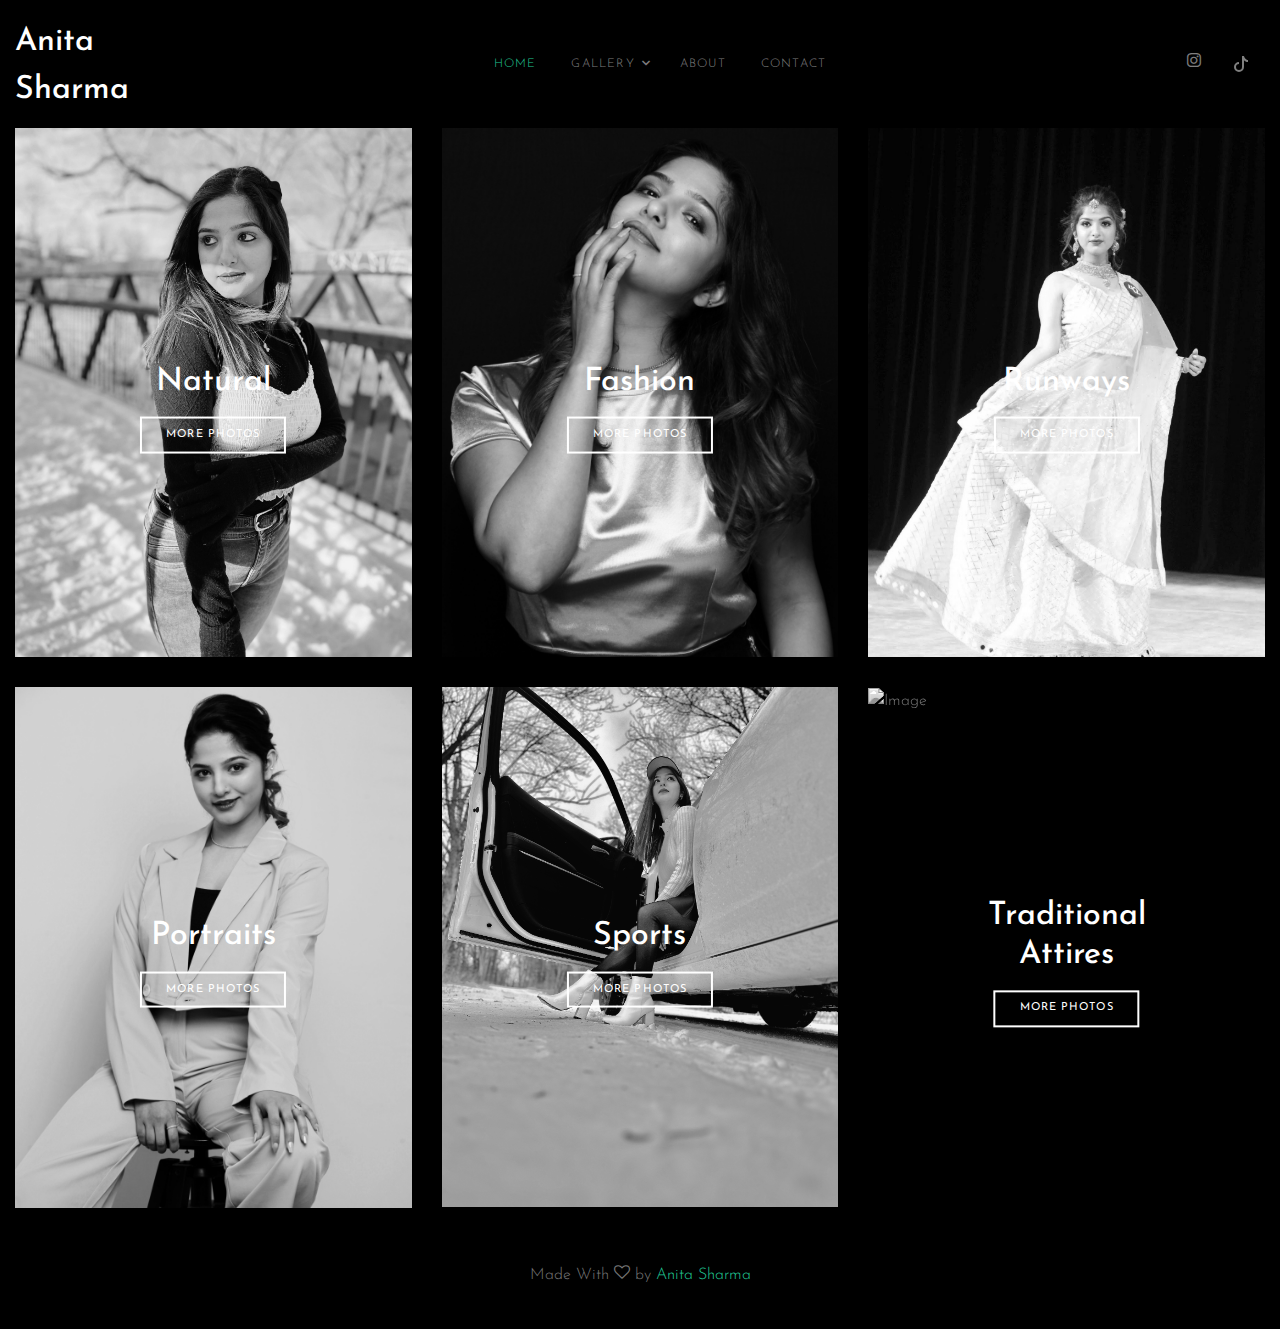
==== commit beefe18f: "portfolio updated with photos" ====
--- a/index.html
+++ b/index.html
@@ -108,7 +108,7 @@
               <h2 class="mb-3">Fashion</h2>
               <a href="single.html#fashionPhotos" class="btn btn-outline-white py-2 px-4">More Photos</a>
             </div>
-            <img src="assets/img_index_2.JPG" alt="Image" class="img-fluid">
+            <img src="assets/img_index_2.jpg" alt="Image" class="img-fluid">
           </div>
         </div>
         <div class="col-lg-4">
@@ -117,7 +117,7 @@
               <h2 class="mb-3">Runways</h2>
               <a href="single.html#runwayPhotos" class="btn btn-outline-white py-2 px-4">More Photos</a>
             </div>
-            <img src="assets/img_index_3.JPG" alt="Image" class="img-fluid">
+            <img src="assets/img_index_3.jpg" alt="Image" class="img-fluid">
           </div>
         </div>
 
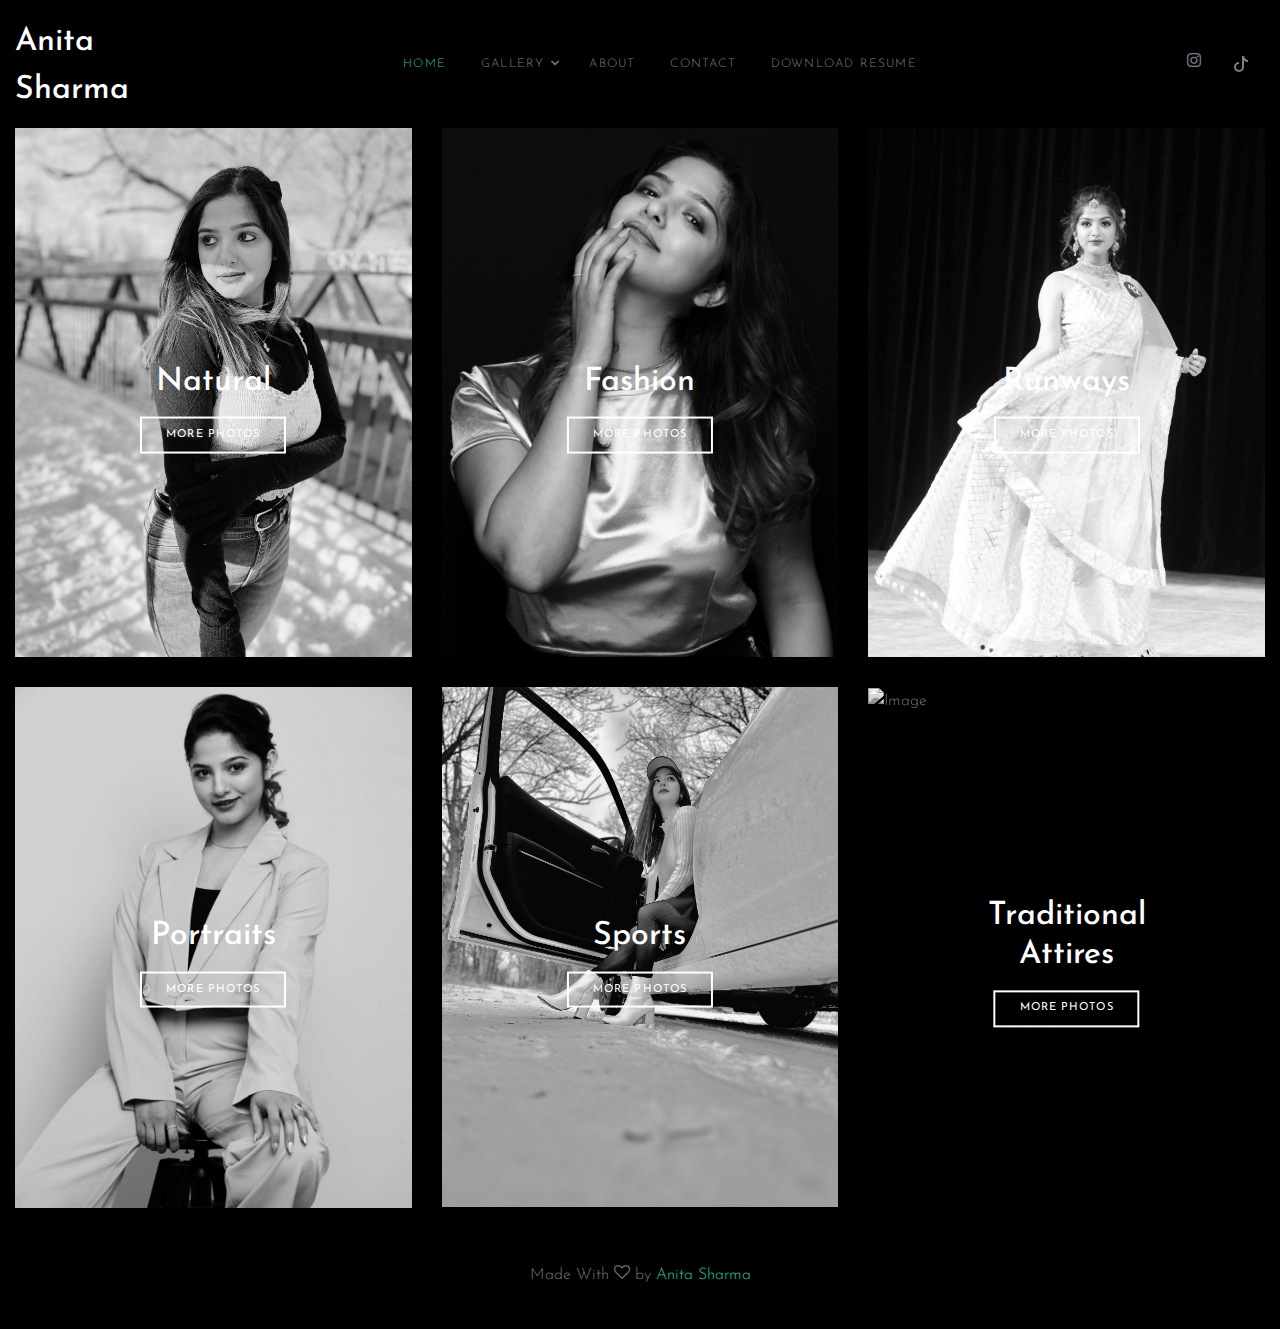
==== commit 9147bd9c: "resume added" ====
--- a/index.html
+++ b/index.html
@@ -66,6 +66,7 @@
                 </li>
                 <li><a href="about.html">About</a></li>
                 <li><a href="contact.html">Contact</a></li>
+                <li><a href="assets/Resume-Anita.pdf" download="Resume-Anita">Download Resume</a></li>
               </ul>
             </nav>
           </div>
--- a/css/style.css
+++ b/css/style.css
@@ -1,4 +1,19 @@
 /* Base */
+
+@media (max-width: 550px) {
+  .myImages{
+    height: 450px !important;
+} 
+.site-section-heading{
+  font-size: 2rem !important;
+}
+}
+@media (min-width: 800px) and (max-width: 1260px) {
+  .myImages{
+    height: 300px !important;
+} }
+
+
 body {
   line-height: 1.7;
   color: #777;
@@ -98,7 +113,7 @@
   font-size: 2.5rem; }
   @media (min-width: 768px) {
     .site-section-heading {
-      font-size: 4rem; } }
+      font-size: 2.5rem; } }
   .site-section-heading:after {
     content: "";
     left: 0%;
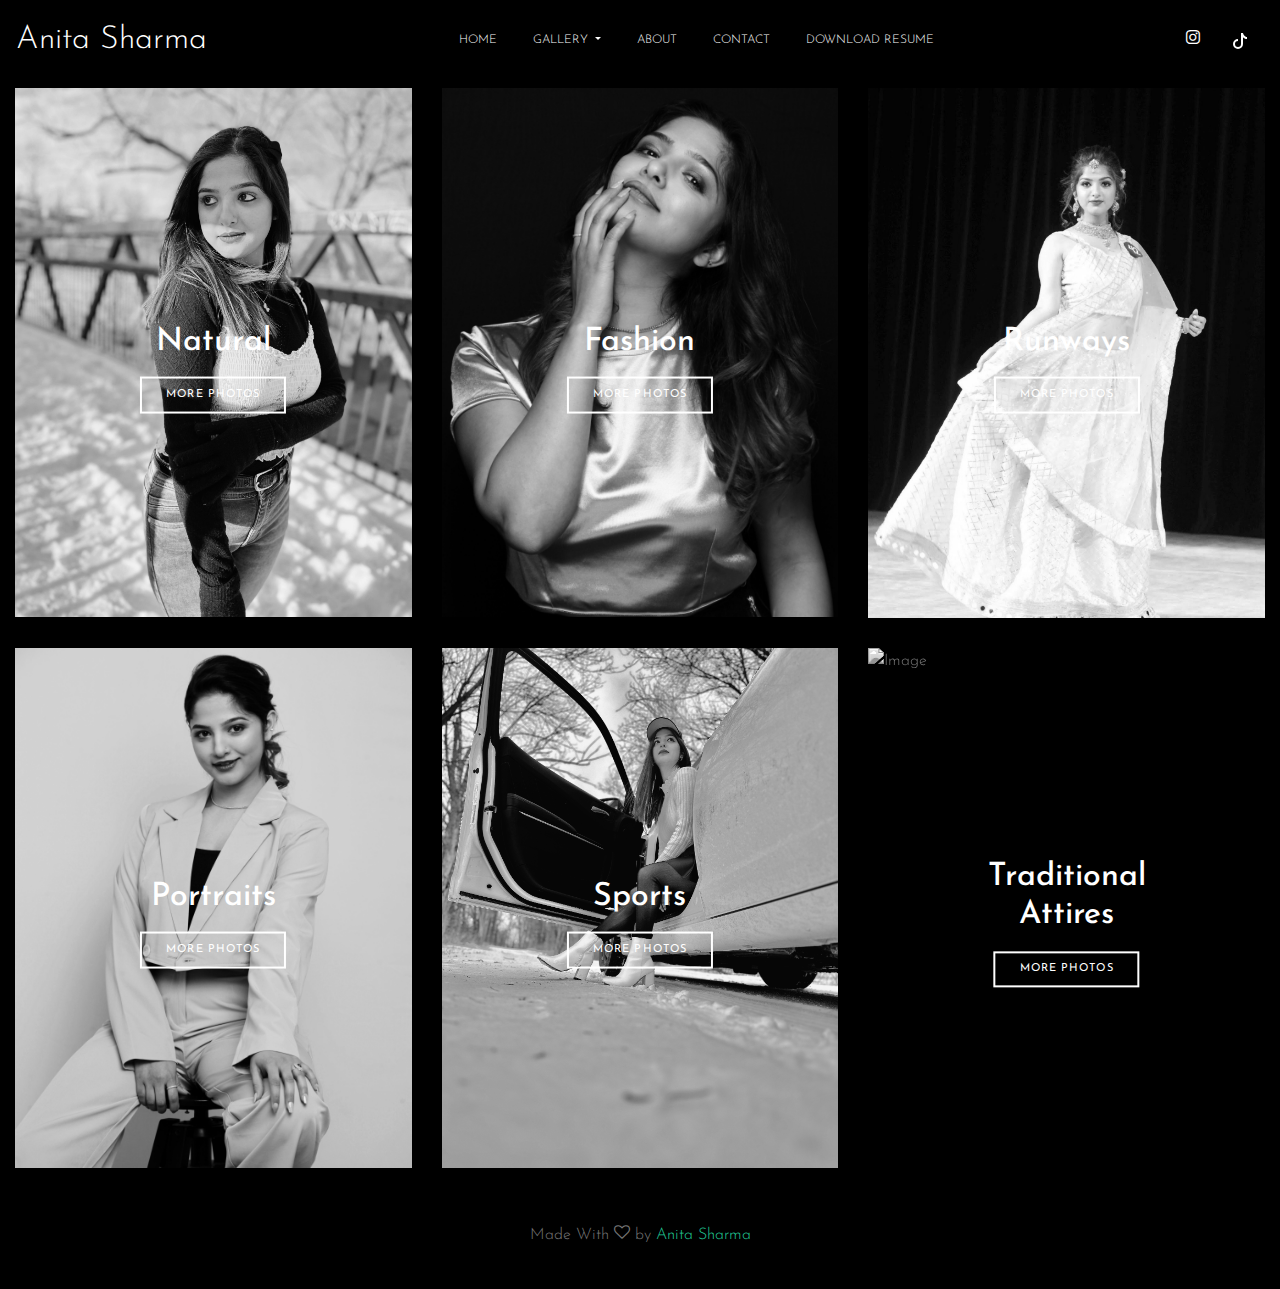
==== commit eab56646: "responsive header" ====
--- a/index.html
+++ b/index.html
@@ -39,8 +39,56 @@
       </div>
       <div class="site-mobile-menu-body"></div>
     </div>
+
+    <nav class="navbar navbar-expand-lg navbar-light pb-3">
+      <a class="navbar-brand f-2rem" href="#">Anita Sharma</a>
+      <button class="navbar-toggler" type="button" data-toggle="collapse" data-target="#navbarSupportedContent" aria-controls="navbarSupportedContent" aria-expanded="false" aria-label="Toggle navigation">
+        <span class="navbar-toggler-icon"></span>
+      </button>
     
-    <header class="site-navbar py-3" role="banner">
+      <div class="collapse navbar-collapse" id="navbarSupportedContent">
+        
+        <ul class="navbar-nav mr-auto header-list">
+
+          <li class="nav-item active">
+            <a class="nav-link text-uppercase f-12px"href="index.html">Home </a>
+          </li>
+          <li class="nav-item dropdown">
+            <a class="nav-link dropdown-toggle text-uppercase f-12px" href="#" id="navbarDropdown" role="button" data-toggle="dropdown" aria-haspopup="true" aria-expanded="false">
+              Gallery
+            </a>
+            <div class="dropdown-menu" aria-labelledby="navbarDropdown">
+              <a class="dropdown-item text-uppercase f-12px" href="single.html#naturalPhotos">Natural</a>
+              <a class="dropdown-item text-uppercase f-12px" href="single.html#fashionPhotos">Fashion</a>
+              <a class="dropdown-item text-uppercase f-12px" href="single.html#runwayPhotos">Runways</a>
+              <a class="dropdown-item text-uppercase f-12px" href="single.html#sportPhotos">Sports</a>
+              <a class="dropdown-item text-uppercase f-12px" href="single.html#attirePhotos">Traditional Attires</a>
+            </div>
+          </li>
+          <li class="nav-item">
+            <a class="nav-link text-uppercase f-12px" href="about.html">About</a>
+          </li>
+          <li class="nav-item">
+            <a class="nav-link text-uppercase f-12px" href="contact.html">Contact</a>
+          </li>
+          <li class="nav-item">
+            <a class="nav-link text-uppercase f-12px" href="assets/Resume-Anita.pdf" download="Resume-Anita">Download Resume</a>
+          </li>
+        </ul>
+        <ul class="site-menu js-clone-nav ml-auto list-unstyled d-flex text-right mb-0" data-class="social">
+          <li>
+            <a href="https://www.instagram.com/anusharma0313/"  target="_blank" class="pl-3 pr-3" style= "width:16px; height:16px;"><span class="icon-instagram"></span></a>
+          </li>
+          <li>
+            <a href="https://www.tiktok.com/@anusharma0313/" target="_blank" class="pl-3 pr-3"><span><svg xmlns="http://www.w3.org/2000/svg" width="16" height="16" fill="currentColor" class="bi bi-tiktok" viewBox="0 0 16 16">
+              <path d="M9 0h1.98c.144.715.54 1.617 1.235 2.512C12.895 3.389 13.797 4 15 4v2c-1.753 0-3.07-.814-4-1.829V11a5 5 0 1 1-5-5v2a3 3 0 1 0 3 3V0Z"/>
+            </svg></span></a>
+          </li>
+        </ul>
+      </div>
+    </nav>
+    
+    <!-- <header class="site-navbar py-3" role="banner">
 
       <div class="container-fluid">
         <div class="row align-items-center">
@@ -69,6 +117,7 @@
                 <li><a href="assets/Resume-Anita.pdf" download="Resume-Anita">Download Resume</a></li>
               </ul>
             </nav>
+  
           </div>
 
           <div class="col-6 col-xl-2 text-right" data-aos="fade-down">
@@ -88,7 +137,7 @@
 
         </div>
       </div>     
-    </header>
+    </header> -->
 
     <div class="container-fluid" data-aos="fade" data-aos-delay="500">
       <div class="row">
--- a/css/style.css
+++ b/css/style.css
@@ -1,17 +1,20 @@
 /* Base */
 
 @media (max-width: 550px) {
-  .myImages{
+  .myImages {
     height: 450px !important;
-} 
-.site-section-heading{
-  font-size: 2rem !important;
-}
-}
+  }
+
+  .site-section-heading {
+    font-size: 2rem !important;
+  }
+}
+
 @media (min-width: 800px) and (max-width: 1260px) {
-  .myImages{
+  .myImages {
     height: 300px !important;
-} }
+  }
+}
 
 
 body {
@@ -19,28 +22,36 @@
   color: #777;
   font-weight: 300;
   font-size: 1rem;
-  background: #000; }
+  background: #000;
+}
 
 ::-moz-selection {
   background: #000;
-  color: #fff; }
+  color: #fff;
+}
 
 ::selection {
   background: #000;
-  color: #fff; }
+  color: #fff;
+}
 
 a {
   -webkit-transition: .3s all ease;
   -o-transition: .3s all ease;
-  transition: .3s all ease; }
-  a:hover {
-    text-decoration: none; }
+  transition: .3s all ease;
+}
+
+a:hover {
+  text-decoration: none;
+}
 
 .text-black {
-  color: #000 !important; }
+  color: #000 !important;
+}
 
 .bg-black {
-  background: #000 !important; }
+  background: #000 !important;
+}
 
 .site-wrap:before {
   -webkit-transition: .3s all ease-in-out;
@@ -55,154 +66,234 @@
   right: 0;
   bottom: 0;
   opacity: 0;
-  visibility: hidden; }
+  visibility: hidden;
+}
 
 .offcanvas-menu .site-wrap {
   position: absolute;
   height: 100%;
   width: 100%;
   z-index: 2;
-  overflow: hidden; }
-  .offcanvas-menu .site-wrap:before {
-    opacity: 1;
-    visibility: visible; }
+  overflow: hidden;
+}
+
+.offcanvas-menu .site-wrap:before {
+  opacity: 1;
+  visibility: visible;
+}
 
 .btn {
-  border-radius: 0; }
-  .btn:hover, .btn:active, .btn:focus {
-    outline: none;
-    -webkit-box-shadow: none;
-    box-shadow: none; }
-  .btn.btn-black {
-    color: #fff;
-    background-color: #000; }
-    .btn.btn-black:hover {
-      color: #000;
-      background-color: #fff; }
+  border-radius: 0;
+}
+
+.btn:hover,
+.btn:active,
+.btn:focus {
+  outline: none;
+  -webkit-box-shadow: none;
+  box-shadow: none;
+}
+
+.btn.btn-black {
+  color: #fff;
+  background-color: #000;
+}
+
+.btn.btn-black:hover {
+  color: #000;
+  background-color: #fff;
+}
 
 .line-height-1 {
-  line-height: 1 !important; }
+  line-height: 1 !important;
+}
 
 .bg-black {
-  background: #000; }
+  background: #000;
+}
 
 .form-control {
   height: 43px;
   border-radius: 0;
   background: transparent;
   border-color: #777;
-  color: #fff !important; }
-  .form-control:active, .form-control:focus {
-    border-color: #20c997;
-    background: transparent; }
-  .form-control:hover, .form-control:active, .form-control:focus {
-    -webkit-box-shadow: none !important;
-    box-shadow: none !important; }
+  color: #fff !important;
+}
+
+.form-control:active,
+.form-control:focus {
+  border-color: #20c997;
+  background: transparent;
+}
+
+.form-control:hover,
+.form-control:active,
+.form-control:focus {
+  -webkit-box-shadow: none !important;
+  box-shadow: none !important;
+}
 
 .site-section {
-  padding: 2.5em 0; }
-  @media (min-width: 768px) {
-    .site-section {
-      padding: 5em 0; } }
-  .site-section.site-section-sm {
-    padding: 4em 0; }
+  padding: 2.5em 0;
+}
+
+@media (min-width: 768px) {
+  .site-section {
+    padding: 5em 0;
+  }
+}
+
+.site-section.site-section-sm {
+  padding: 4em 0;
+}
 
 .site-section-heading {
   color: #fff;
   position: relative;
-  font-size: 2.5rem; }
-  @media (min-width: 768px) {
-    .site-section-heading {
-      font-size: 2.5rem; } }
-  .site-section-heading:after {
-    content: "";
-    left: 0%;
-    bottom: 0;
-    position: absolute;
-    width: 100px;
-    height: 1px;
-    background: #000; }
-  .site-section-heading.text-center:after {
-    content: "";
-    -webkit-transform: translateX(-50%);
-    -ms-transform: translateX(-50%);
-    transform: translateX(-50%);
-    content: "";
-    left: 50%;
-    bottom: 0;
-    position: absolute;
-    width: 100px;
-    height: 1px;
-    background: #000; }
+  font-size: 2.5rem;
+}
+
+@media (min-width: 768px) {
+  .site-section-heading {
+    font-size: 2.5rem;
+  }
+}
+
+.site-section-heading:after {
+  content: "";
+  left: 0%;
+  bottom: 0;
+  position: absolute;
+  width: 100px;
+  height: 1px;
+  background: #000;
+}
+
+.site-section-heading.text-center:after {
+  content: "";
+  -webkit-transform: translateX(-50%);
+  -ms-transform: translateX(-50%);
+  transform: translateX(-50%);
+  content: "";
+  left: 50%;
+  bottom: 0;
+  position: absolute;
+  width: 100px;
+  height: 1px;
+  background: #000;
+}
 
 .border-top {
-  border-top: 1px solid #edf0f5 !important; }
+  border-top: 1px solid #edf0f5 !important;
+}
 
 .site-footer {
   padding: 4em 0;
-  background: #333333; }
-  @media (min-width: 768px) {
-    .site-footer {
-      padding: 8em 0; } }
-  .site-footer p {
-    color: #737373; }
-  .site-footer h2, .site-footer h3, .site-footer h4, .site-footer h5 {
-    color: #fff; }
-  .site-footer a {
-    color: #999999; }
-    .site-footer a:hover {
-      color: white; }
-  .site-footer ul li {
-    margin-bottom: 10px; }
-  .site-footer .footer-heading {
-    font-size: 20px;
-    color: #fff; }
+  background: #333333;
+}
+
+@media (min-width: 768px) {
+  .site-footer {
+    padding: 8em 0;
+  }
+}
+
+.site-footer p {
+  color: #737373;
+}
+
+.site-footer h2,
+.site-footer h3,
+.site-footer h4,
+.site-footer h5 {
+  color: #fff;
+}
+
+.site-footer a {
+  color: #999999;
+}
+
+.site-footer a:hover {
+  color: white;
+}
+
+.site-footer ul li {
+  margin-bottom: 10px;
+}
+
+.site-footer .footer-heading {
+  font-size: 20px;
+  color: #fff;
+}
 
 .bg-text-line {
   display: inline;
   background: #000;
   -webkit-box-shadow: 20px 0 0 #000, -20px 0 0 #000;
-  box-shadow: 20px 0 0 #000, -20px 0 0 #000; }
+  box-shadow: 20px 0 0 #000, -20px 0 0 #000;
+}
 
 .text-white-opacity-05 {
-  color: rgba(255, 255, 255, 0.5); }
+  color: rgba(255, 255, 255, 0.5);
+}
 
 .text-black-opacity-05 {
-  color: rgba(0, 0, 0, 0.5); }
+  color: rgba(0, 0, 0, 0.5);
+}
 
 .hover-bg-enlarge {
   overflow: hidden;
-  position: relative; }
-  @media (max-width: 991.98px) {
-    .hover-bg-enlarge {
-      height: auto !important; } }
-  .hover-bg-enlarge > div {
-    -webkit-transform: scale(1);
-    -ms-transform: scale(1);
-    transform: scale(1);
-    -webkit-transition: .8s all ease-in-out;
-    -o-transition: .8s all ease-in-out;
-    transition: .8s all ease-in-out; }
-  .hover-bg-enlarge:hover > div, .hover-bg-enlarge:focus > div, .hover-bg-enlarge:active > div {
-    -webkit-transform: scale(1.2);
-    -ms-transform: scale(1.2);
-    transform: scale(1.2); }
-  @media (max-width: 991.98px) {
-    .hover-bg-enlarge .bg-image-md-height {
-      height: 300px !important; } }
+  position: relative;
+}
+
+@media (max-width: 991.98px) {
+  .hover-bg-enlarge {
+    height: auto !important;
+  }
+}
+
+.hover-bg-enlarge>div {
+  -webkit-transform: scale(1);
+  -ms-transform: scale(1);
+  transform: scale(1);
+  -webkit-transition: .8s all ease-in-out;
+  -o-transition: .8s all ease-in-out;
+  transition: .8s all ease-in-out;
+}
+
+.hover-bg-enlarge:hover>div,
+.hover-bg-enlarge:focus>div,
+.hover-bg-enlarge:active>div {
+  -webkit-transform: scale(1.2);
+  -ms-transform: scale(1.2);
+  transform: scale(1.2);
+}
+
+@media (max-width: 991.98px) {
+  .hover-bg-enlarge .bg-image-md-height {
+    height: 300px !important;
+  }
+}
 
 .bg-image {
   background-size: cover;
   background-position: center center;
-  background-repeat: no-repeat; }
+  background-repeat: no-repeat;
+}
 
 @media (max-width: 991.98px) {
   .img-md-fluid {
-    max-width: 100%; } }
+    max-width: 100%;
+  }
+}
 
 @media (max-width: 991.98px) {
-  .display-1, .display-3 {
-    font-size: 3rem; } }
+
+  .display-1,
+  .display-3 {
+    font-size: 3rem;
+  }
+}
 
 .play-single-big {
   width: 90px;
@@ -214,160 +305,237 @@
   position: relative;
   -webkit-transition: .3s all ease-in-out;
   -o-transition: .3s all ease-in-out;
-  transition: .3s all ease-in-out; }
-  .play-single-big > span {
-    font-size: 50px;
-    position: absolute;
-    top: 50%;
-    left: 50%;
-    -webkit-transform: translate(-40%, -50%);
-    -ms-transform: translate(-40%, -50%);
-    transform: translate(-40%, -50%); }
-  .play-single-big:hover {
-    width: 120px;
-    height: 120px; }
+  transition: .3s all ease-in-out;
+}
+
+.play-single-big>span {
+  font-size: 50px;
+  position: absolute;
+  top: 50%;
+  left: 50%;
+  -webkit-transform: translate(-40%, -50%);
+  -ms-transform: translate(-40%, -50%);
+  transform: translate(-40%, -50%);
+}
+
+.play-single-big:hover {
+  width: 120px;
+  height: 120px;
+}
 
 .overlap-to-top {
-  margin-top: -150px; }
+  margin-top: -150px;
+}
 
 /* Navbar */
 .site-navbar {
   margin-bottom: 0px;
   z-index: 9;
-  position: relative; }
-  .site-navbar.transparent {
-    background: transparent; }
-  .site-navbar.absolute {
-    position: absolute;
-    top: 0;
-    left: 0;
-    width: 100%; }
-  .site-navbar .site-logo {
-    position: absolute;
-    left: 0;
-    top: 0;
-    margin-top: -20px;
-    color: #fff; }
-  .site-navbar .site-navigation.border-bottom {
-    border-bottom: 1px solid #f3f3f4 !important; }
-  .site-navbar .site-navigation .site-menu {
-    margin-bottom: 0; }
-    .site-navbar .site-navigation .site-menu .active > a {
-      color: #20c997; }
-    .site-navbar .site-navigation .site-menu a {
-      text-decoration: none !important;
-      font-size: 15px;
-      display: inline-block; }
-    .site-navbar .site-navigation .site-menu > li {
-      display: inline-block;
-      padding: 10px 5px; }
-      .site-navbar .site-navigation .site-menu > li > a {
-        padding: 10px 10px;
-        text-transform: uppercase;
-        letter-spacing: .1em;
-        color: rgba(255, 255, 255, 0.5);
-        font-size: 12px;
-        text-decoration: none !important; }
-        .site-navbar .site-navigation .site-menu > li > a:hover {
-          color: #20c997; }
-    .site-navbar .site-navigation .site-menu .has-children {
-      position: relative; }
-      .site-navbar .site-navigation .site-menu .has-children > a {
-        position: relative;
-        padding-right: 20px; }
-        .site-navbar .site-navigation .site-menu .has-children > a:before {
-          position: absolute;
-          content: "\e313";
-          font-size: 16px;
-          top: 50%;
-          right: 0;
-          -webkit-transform: translateY(-50%);
-          -ms-transform: translateY(-50%);
-          transform: translateY(-50%);
-          font-family: 'icomoon'; }
-      .site-navbar .site-navigation .site-menu .has-children .dropdown {
-        visibility: hidden;
-        opacity: 0;
-        top: 100%;
-        position: absolute;
-        text-align: left;
-        border-top: 2px solid #20c997;
-        -webkit-box-shadow: 0 2px 10px -2px rgba(0, 0, 0, 0.1);
-        box-shadow: 0 2px 10px -2px rgba(0, 0, 0, 0.1);
-        border-left: 1px solid #edf0f5;
-        border-right: 1px solid #edf0f5;
-        border-bottom: 1px solid #edf0f5;
-        padding: 0px 0;
-        margin-top: 20px;
-        margin-left: 0px;
-        background: #fff;
-        -webkit-transition: 0.2s 0s;
-        -o-transition: 0.2s 0s;
-        transition: 0.2s 0s; }
-        .site-navbar .site-navigation .site-menu .has-children .dropdown.arrow-top {
-          position: absolute; }
-          .site-navbar .site-navigation .site-menu .has-children .dropdown.arrow-top:before {
-            bottom: 100%;
-            left: 20%;
-            border: solid transparent;
-            content: " ";
-            height: 0;
-            width: 0;
-            position: absolute;
-            pointer-events: none; }
-          .site-navbar .site-navigation .site-menu .has-children .dropdown.arrow-top:before {
-            border-color: rgba(136, 183, 213, 0);
-            border-bottom-color: #fff;
-            border-width: 10px;
-            margin-left: -10px; }
-        .site-navbar .site-navigation .site-menu .has-children .dropdown a {
-          font-size: 16px;
-          text-transform: none;
-          letter-spacing: normal;
-          -webkit-transition: 0s all;
-          -o-transition: 0s all;
-          transition: 0s all;
-          color: #343a40; }
-        .site-navbar .site-navigation .site-menu .has-children .dropdown .active > a {
-          color: #20c997 !important; }
-        .site-navbar .site-navigation .site-menu .has-children .dropdown > li {
-          list-style: none;
-          padding: 0;
-          margin: 0;
-          min-width: 200px; }
-          .site-navbar .site-navigation .site-menu .has-children .dropdown > li > a {
-            padding: 9px 20px;
-            display: block; }
-            .site-navbar .site-navigation .site-menu .has-children .dropdown > li > a:hover {
-              background: #f4f5f9;
-              color: #25262a; }
-          .site-navbar .site-navigation .site-menu .has-children .dropdown > li.has-children > a:before {
-            content: "\e315";
-            right: 20px; }
-          .site-navbar .site-navigation .site-menu .has-children .dropdown > li.has-children > .dropdown, .site-navbar .site-navigation .site-menu .has-children .dropdown > li.has-children > ul {
-            left: 100%;
-            top: 0; }
-          .site-navbar .site-navigation .site-menu .has-children .dropdown > li.has-children:hover > a, .site-navbar .site-navigation .site-menu .has-children .dropdown > li.has-children:active > a, .site-navbar .site-navigation .site-menu .has-children .dropdown > li.has-children:focus > a {
-            background: #f4f5f9;
-            color: #25262a; }
-      .site-navbar .site-navigation .site-menu .has-children a {
-        text-transform: uppercase; }
-      .site-navbar .site-navigation .site-menu .has-children:hover > a, .site-navbar .site-navigation .site-menu .has-children:focus > a, .site-navbar .site-navigation .site-menu .has-children:active > a {
-        color: #20c997; }
-      .site-navbar .site-navigation .site-menu .has-children:hover, .site-navbar .site-navigation .site-menu .has-children:focus, .site-navbar .site-navigation .site-menu .has-children:active {
-        cursor: pointer; }
-        .site-navbar .site-navigation .site-menu .has-children:hover > .dropdown, .site-navbar .site-navigation .site-menu .has-children:focus > .dropdown, .site-navbar .site-navigation .site-menu .has-children:active > .dropdown {
-          -webkit-transition-delay: 0s;
-          -o-transition-delay: 0s;
-          transition-delay: 0s;
-          margin-top: 0px;
-          visibility: visible;
-          opacity: 1; }
+  position: relative;
+}
+
+.site-navbar.transparent {
+  background: transparent;
+}
+
+.site-navbar.absolute {
+  position: absolute;
+  top: 0;
+  left: 0;
+  width: 100%;
+}
+
+.site-navbar .site-logo {
+  position: absolute;
+  left: 0;
+  top: 0;
+  margin-top: -20px;
+  color: #fff;
+}
+
+.site-navbar .site-navigation.border-bottom {
+  border-bottom: 1px solid #f3f3f4 !important;
+}
+
+.site-navbar .site-navigation .site-menu {
+  margin-bottom: 0;
+}
+
+.site-navbar .site-navigation .site-menu .active>a {
+  color: #20c997;
+}
+
+.site-navbar .site-navigation .site-menu a {
+  text-decoration: none !important;
+  font-size: 15px;
+  display: inline-block;
+}
+
+.site-navbar .site-navigation .site-menu>li {
+  display: inline-block;
+  padding: 10px 5px;
+}
+
+.site-navbar .site-navigation .site-menu>li>a {
+  padding: 10px 10px;
+  text-transform: uppercase;
+  letter-spacing: .1em;
+  color: rgba(255, 255, 255, 0.5);
+  font-size: 12px;
+  text-decoration: none !important;
+}
+
+.site-navbar .site-navigation .site-menu>li>a:hover {
+  color: #20c997;
+}
+
+.site-navbar .site-navigation .site-menu .has-children {
+  position: relative;
+}
+
+.site-navbar .site-navigation .site-menu .has-children>a {
+  position: relative;
+  padding-right: 20px;
+}
+
+.site-navbar .site-navigation .site-menu .has-children>a:before {
+  position: absolute;
+  content: "\e313";
+  font-size: 16px;
+  top: 50%;
+  right: 0;
+  -webkit-transform: translateY(-50%);
+  -ms-transform: translateY(-50%);
+  transform: translateY(-50%);
+  font-family: 'icomoon';
+}
+
+.site-navbar .site-navigation .site-menu .has-children .dropdown {
+  visibility: hidden;
+  opacity: 0;
+  top: 100%;
+  position: absolute;
+  text-align: left;
+  border-top: 2px solid #20c997;
+  -webkit-box-shadow: 0 2px 10px -2px rgba(0, 0, 0, 0.1);
+  box-shadow: 0 2px 10px -2px rgba(0, 0, 0, 0.1);
+  border-left: 1px solid #edf0f5;
+  border-right: 1px solid #edf0f5;
+  border-bottom: 1px solid #edf0f5;
+  padding: 0px 0;
+  margin-top: 20px;
+  margin-left: 0px;
+  background: #fff;
+  -webkit-transition: 0.2s 0s;
+  -o-transition: 0.2s 0s;
+  transition: 0.2s 0s;
+}
+
+.site-navbar .site-navigation .site-menu .has-children .dropdown.arrow-top {
+  position: absolute;
+}
+
+.site-navbar .site-navigation .site-menu .has-children .dropdown.arrow-top:before {
+  bottom: 100%;
+  left: 20%;
+  border: solid transparent;
+  content: " ";
+  height: 0;
+  width: 0;
+  position: absolute;
+  pointer-events: none;
+}
+
+.site-navbar .site-navigation .site-menu .has-children .dropdown.arrow-top:before {
+  border-color: rgba(136, 183, 213, 0);
+  border-bottom-color: #fff;
+  border-width: 10px;
+  margin-left: -10px;
+}
+
+.site-navbar .site-navigation .site-menu .has-children .dropdown a {
+  font-size: 16px;
+  text-transform: none;
+  letter-spacing: normal;
+  -webkit-transition: 0s all;
+  -o-transition: 0s all;
+  transition: 0s all;
+  color: #343a40;
+}
+
+.site-navbar .site-navigation .site-menu .has-children .dropdown .active>a {
+  color: #20c997 !important;
+}
+
+.site-navbar .site-navigation .site-menu .has-children .dropdown>li {
+  list-style: none;
+  padding: 0;
+  margin: 0;
+  min-width: 200px;
+}
+
+.site-navbar .site-navigation .site-menu .has-children .dropdown>li>a {
+  padding: 9px 20px;
+  display: block;
+}
+
+.site-navbar .site-navigation .site-menu .has-children .dropdown>li>a:hover {
+  background: #f4f5f9;
+  color: #25262a;
+}
+
+.site-navbar .site-navigation .site-menu .has-children .dropdown>li.has-children>a:before {
+  content: "\e315";
+  right: 20px;
+}
+
+.site-navbar .site-navigation .site-menu .has-children .dropdown>li.has-children>.dropdown,
+.site-navbar .site-navigation .site-menu .has-children .dropdown>li.has-children>ul {
+  left: 100%;
+  top: 0;
+}
+
+.site-navbar .site-navigation .site-menu .has-children .dropdown>li.has-children:hover>a,
+.site-navbar .site-navigation .site-menu .has-children .dropdown>li.has-children:active>a,
+.site-navbar .site-navigation .site-menu .has-children .dropdown>li.has-children:focus>a {
+  background: #f4f5f9;
+  color: #25262a;
+}
+
+.site-navbar .site-navigation .site-menu .has-children a {
+  text-transform: uppercase;
+}
+
+.site-navbar .site-navigation .site-menu .has-children:hover>a,
+.site-navbar .site-navigation .site-menu .has-children:focus>a,
+.site-navbar .site-navigation .site-menu .has-children:active>a {
+  color: #20c997;
+}
+
+.site-navbar .site-navigation .site-menu .has-children:hover,
+.site-navbar .site-navigation .site-menu .has-children:focus,
+.site-navbar .site-navigation .site-menu .has-children:active {
+  cursor: pointer;
+}
+
+.site-navbar .site-navigation .site-menu .has-children:hover>.dropdown,
+.site-navbar .site-navigation .site-menu .has-children:focus>.dropdown,
+.site-navbar .site-navigation .site-menu .has-children:active>.dropdown {
+  -webkit-transition-delay: 0s;
+  -o-transition-delay: 0s;
+  transition-delay: 0s;
+  margin-top: 0px;
+  visibility: visible;
+  opacity: 1;
+}
 
 .site-menu[data-class="social"] a {
-  color: rgba(255, 255, 255, 0.5); }
-  .site-menu[data-class="social"] a:hover {
-    color: #fff; }
+  color: rgba(255, 255, 255, 0.5);
+}
+
+.site-menu[data-class="social"] a:hover {
+  color: #fff;
+}
 
 .site-mobile-menu {
   width: 300px;
@@ -384,181 +552,273 @@
   box-shadow: -10px 0 20px -10px rgba(0, 0, 0, 0.1);
   -webkit-transition: .3s all ease-in-out;
   -o-transition: .3s all ease-in-out;
-  transition: .3s all ease-in-out; }
-  .offcanvas-menu .site-mobile-menu {
-    -webkit-transform: translateX(0%);
-    -ms-transform: translateX(0%);
-    transform: translateX(0%); }
-  .site-mobile-menu .site-mobile-menu-header {
-    width: 100%;
-    float: left;
-    padding-left: 20px;
-    padding-right: 20px; }
-    .site-mobile-menu .site-mobile-menu-header .site-mobile-menu-close {
-      float: right;
-      margin-top: 8px; }
-      .site-mobile-menu .site-mobile-menu-header .site-mobile-menu-close span {
-        font-size: 30px;
-        display: inline-block;
-        padding-left: 10px;
-        padding-right: 0px;
-        line-height: 1;
-        cursor: pointer;
-        -webkit-transition: .3s all ease;
-        -o-transition: .3s all ease;
-        transition: .3s all ease; }
-        .site-mobile-menu .site-mobile-menu-header .site-mobile-menu-close span:hover {
-          color: #25262a; }
-    .site-mobile-menu .site-mobile-menu-header .site-mobile-menu-logo {
-      float: left;
-      margin-top: 10px;
-      margin-left: 0px; }
-      .site-mobile-menu .site-mobile-menu-header .site-mobile-menu-logo a {
-        display: inline-block;
-        text-transform: uppercase; }
-        .site-mobile-menu .site-mobile-menu-header .site-mobile-menu-logo a img {
-          max-width: 70px; }
-        .site-mobile-menu .site-mobile-menu-header .site-mobile-menu-logo a:hover {
-          text-decoration: none; }
-  .site-mobile-menu .site-mobile-menu-body {
-    overflow-y: scroll;
-    -webkit-overflow-scrolling: touch;
-    position: relative;
-    padding: 0 20px 20px 20px;
-    height: calc(100vh - 52px);
-    padding-bottom: 150px; }
-  .site-mobile-menu .site-nav-wrap {
-    padding: 0;
-    margin: 0;
-    list-style: none;
-    position: relative; }
-    .site-mobile-menu .site-nav-wrap a {
-      padding: 10px 20px;
-      display: block;
-      position: relative;
-      color: #212529; }
-      .site-mobile-menu .site-nav-wrap a:hover {
-        color: #20c997; }
-    .site-mobile-menu .site-nav-wrap li {
-      position: relative;
-      display: block; }
-      .site-mobile-menu .site-nav-wrap li.active > a {
-        color: #20c997; }
-    .site-mobile-menu .site-nav-wrap .arrow-collapse {
-      position: absolute;
-      right: 0px;
-      top: 10px;
-      z-index: 20;
-      width: 36px;
-      height: 36px;
-      text-align: center;
-      cursor: pointer;
-      border-radius: 50%; }
-      .site-mobile-menu .site-nav-wrap .arrow-collapse:hover {
-        background: #f8f9fa; }
-      .site-mobile-menu .site-nav-wrap .arrow-collapse:before {
-        font-size: 12px;
-        z-index: 20;
-        font-family: "icomoon";
-        content: "\f078";
-        position: absolute;
-        top: 50%;
-        left: 50%;
-        -webkit-transform: translate(-50%, -50%) rotate(-180deg);
-        -ms-transform: translate(-50%, -50%) rotate(-180deg);
-        transform: translate(-50%, -50%) rotate(-180deg);
-        -webkit-transition: .3s all ease;
-        -o-transition: .3s all ease;
-        transition: .3s all ease; }
-      .site-mobile-menu .site-nav-wrap .arrow-collapse.collapsed:before {
-        -webkit-transform: translate(-50%, -50%);
-        -ms-transform: translate(-50%, -50%);
-        transform: translate(-50%, -50%); }
-    .site-mobile-menu .site-nav-wrap > li {
-      display: block;
-      position: relative;
-      float: left;
-      width: 100%; }
-      .site-mobile-menu .site-nav-wrap > li > a {
-        padding-left: 20px;
-        font-size: 20px; }
-      .site-mobile-menu .site-nav-wrap > li > ul {
-        padding: 0;
-        margin: 0;
-        list-style: none; }
-        .site-mobile-menu .site-nav-wrap > li > ul > li {
-          display: block; }
-          .site-mobile-menu .site-nav-wrap > li > ul > li > a {
-            padding-left: 40px;
-            font-size: 16px; }
-          .site-mobile-menu .site-nav-wrap > li > ul > li > ul {
-            padding: 0;
-            margin: 0; }
-            .site-mobile-menu .site-nav-wrap > li > ul > li > ul > li {
-              display: block; }
-              .site-mobile-menu .site-nav-wrap > li > ul > li > ul > li > a {
-                font-size: 16px;
-                padding-left: 60px; }
-    .site-mobile-menu .site-nav-wrap[data-class="social"] {
-      float: left;
-      width: 100%;
-      margin-top: 30px;
-      padding-bottom: 5em; }
-      .site-mobile-menu .site-nav-wrap[data-class="social"] > li {
-        width: auto; }
-        .site-mobile-menu .site-nav-wrap[data-class="social"] > li:first-child a {
-          padding-left: 15px !important; }
+  transition: .3s all ease-in-out;
+}
+
+.offcanvas-menu .site-mobile-menu {
+  -webkit-transform: translateX(0%);
+  -ms-transform: translateX(0%);
+  transform: translateX(0%);
+}
+
+.site-mobile-menu .site-mobile-menu-header {
+  width: 100%;
+  float: left;
+  padding-left: 20px;
+  padding-right: 20px;
+}
+
+.site-mobile-menu .site-mobile-menu-header .site-mobile-menu-close {
+  float: right;
+  margin-top: 8px;
+}
+
+.site-mobile-menu .site-mobile-menu-header .site-mobile-menu-close span {
+  font-size: 30px;
+  display: inline-block;
+  padding-left: 10px;
+  padding-right: 0px;
+  line-height: 1;
+  cursor: pointer;
+  -webkit-transition: .3s all ease;
+  -o-transition: .3s all ease;
+  transition: .3s all ease;
+}
+
+.site-mobile-menu .site-mobile-menu-header .site-mobile-menu-close span:hover {
+  color: #25262a;
+}
+
+.site-mobile-menu .site-mobile-menu-header .site-mobile-menu-logo {
+  float: left;
+  margin-top: 10px;
+  margin-left: 0px;
+}
+
+.site-mobile-menu .site-mobile-menu-header .site-mobile-menu-logo a {
+  display: inline-block;
+  text-transform: uppercase;
+}
+
+.site-mobile-menu .site-mobile-menu-header .site-mobile-menu-logo a img {
+  max-width: 70px;
+}
+
+.site-mobile-menu .site-mobile-menu-header .site-mobile-menu-logo a:hover {
+  text-decoration: none;
+}
+
+.site-mobile-menu .site-mobile-menu-body {
+  overflow-y: scroll;
+  -webkit-overflow-scrolling: touch;
+  position: relative;
+  padding: 0 20px 20px 20px;
+  height: calc(100vh - 52px);
+  padding-bottom: 150px;
+}
+
+.site-mobile-menu .site-nav-wrap {
+  padding: 0;
+  margin: 0;
+  list-style: none;
+  position: relative;
+}
+
+.site-mobile-menu .site-nav-wrap a {
+  padding: 10px 20px;
+  display: block;
+  position: relative;
+  color: #212529;
+}
+
+.site-mobile-menu .site-nav-wrap a:hover {
+  color: #20c997;
+}
+
+.site-mobile-menu .site-nav-wrap li {
+  position: relative;
+  display: block;
+}
+
+.site-mobile-menu .site-nav-wrap li.active>a {
+  color: #20c997;
+}
+
+.site-mobile-menu .site-nav-wrap .arrow-collapse {
+  position: absolute;
+  right: 0px;
+  top: 10px;
+  z-index: 20;
+  width: 36px;
+  height: 36px;
+  text-align: center;
+  cursor: pointer;
+  border-radius: 50%;
+}
+
+.site-mobile-menu .site-nav-wrap .arrow-collapse:hover {
+  background: #f8f9fa;
+}
+
+.site-mobile-menu .site-nav-wrap .arrow-collapse:before {
+  font-size: 12px;
+  z-index: 20;
+  font-family: "icomoon";
+  content: "\f078";
+  position: absolute;
+  top: 50%;
+  left: 50%;
+  -webkit-transform: translate(-50%, -50%) rotate(-180deg);
+  -ms-transform: translate(-50%, -50%) rotate(-180deg);
+  transform: translate(-50%, -50%) rotate(-180deg);
+  -webkit-transition: .3s all ease;
+  -o-transition: .3s all ease;
+  transition: .3s all ease;
+}
+
+.site-mobile-menu .site-nav-wrap .arrow-collapse.collapsed:before {
+  -webkit-transform: translate(-50%, -50%);
+  -ms-transform: translate(-50%, -50%);
+  transform: translate(-50%, -50%);
+}
+
+.site-mobile-menu .site-nav-wrap>li {
+  display: block;
+  position: relative;
+  float: left;
+  width: 100%;
+}
+
+.site-mobile-menu .site-nav-wrap>li>a {
+  padding-left: 20px;
+  font-size: 20px;
+}
+
+.site-mobile-menu .site-nav-wrap>li>ul {
+  padding: 0;
+  margin: 0;
+  list-style: none;
+}
+
+.site-mobile-menu .site-nav-wrap>li>ul>li {
+  display: block;
+}
+
+.site-mobile-menu .site-nav-wrap>li>ul>li>a {
+  padding-left: 40px;
+  font-size: 16px;
+}
+
+.site-mobile-menu .site-nav-wrap>li>ul>li>ul {
+  padding: 0;
+  margin: 0;
+}
+
+.site-mobile-menu .site-nav-wrap>li>ul>li>ul>li {
+  display: block;
+}
+
+.site-mobile-menu .site-nav-wrap>li>ul>li>ul>li>a {
+  font-size: 16px;
+  padding-left: 60px;
+}
+
+.site-mobile-menu .site-nav-wrap[data-class="social"] {
+  float: left;
+  width: 100%;
+  margin-top: 30px;
+  padding-bottom: 5em;
+}
+
+.site-mobile-menu .site-nav-wrap[data-class="social"]>li {
+  width: auto;
+}
+
+.site-mobile-menu .site-nav-wrap[data-class="social"]>li:first-child a {
+  padding-left: 15px !important;
+}
 
 /* Blocks */
 .site-blocks-cover {
   background-size: cover;
   background-repeat: no-repeat;
   background-position: top;
-  background-position: center center; }
-  .site-blocks-cover.overlay {
-    position: relative; }
-    .site-blocks-cover.overlay:before {
-      position: absolute;
-      content: "";
-      left: 0;
-      bottom: 0;
-      right: 0;
-      top: 0;
-      background: rgba(0, 0, 0, 0.4); }
-  .site-blocks-cover .player {
-    position: absolute;
-    bottom: -250px;
-    width: 100%; }
-  .site-blocks-cover, .site-blocks-cover .row {
-    min-height: 600px;
-    height: calc(100vh - 73px); }
-  .site-blocks-cover.inner-page-cover, .site-blocks-cover.inner-page-cover .row {
-    min-height: 600px;
-    height: calc(30vh); }
-  .site-blocks-cover h2, .site-blocks-cover h3, .site-blocks-cover h4, .site-blocks-cover h5 {
-    color: #fff; }
+  background-position: center center;
+}
+
+.site-blocks-cover.overlay {
+  position: relative;
+}
+
+.site-blocks-cover.overlay:before {
+  position: absolute;
+  content: "";
+  left: 0;
+  bottom: 0;
+  right: 0;
+  top: 0;
+  background: rgba(0, 0, 0, 0.4);
+}
+
+.site-blocks-cover .player {
+  position: absolute;
+  bottom: -250px;
+  width: 100%;
+}
+
+.site-blocks-cover,
+.site-blocks-cover .row {
+  min-height: 600px;
+  height: calc(100vh - 73px);
+}
+
+.site-blocks-cover.inner-page-cover,
+.site-blocks-cover.inner-page-cover .row {
+  min-height: 600px;
+  height: calc(30vh);
+}
+
+.site-blocks-cover h2,
+.site-blocks-cover h3,
+.site-blocks-cover h4,
+.site-blocks-cover h5 {
+  color: #fff;
+}
+
+.site-blocks-cover h1 {
+  font-size: 30px;
+  font-weight: 900;
+  color: #fff;
+  line-height: 1.5;
+}
+
+@media (min-width: 768px) {
   .site-blocks-cover h1 {
-    font-size: 30px;
-    font-weight: 900;
-    color: #fff;
-    line-height: 1.5; }
-    @media (min-width: 768px) {
-      .site-blocks-cover h1 {
-        font-size: 50px; } }
-  .site-blocks-cover p {
-    color: #fff;
-    font-size: 1.2rem;
-    line-height: 1.5; }
-  .site-blocks-cover .intro-text {
-    font-size: 16px;
-    line-height: 1.5; }
-  @media (max-width: 991.98px) {
-    .site-blocks-cover .display-1 {
-      font-size: 3rem; } }
+    font-size: 50px;
+  }
+}
+
+.site-blocks-cover p {
+  color: #fff;
+  font-size: 1.2rem;
+  line-height: 1.5;
+}
+
+.site-blocks-cover .intro-text {
+  font-size: 16px;
+  line-height: 1.5;
+}
+
+@media (max-width: 991.98px) {
+  .site-blocks-cover .display-1 {
+    font-size: 3rem;
+  }
+}
 
 .site-block-subscribe .btn {
   padding-left: 20px;
-  padding-right: 20px; }
+  padding-right: 20px;
+}
 
 .site-block-subscribe .form-control {
   font-weight: 300;
@@ -567,307 +827,440 @@
   font-size: 22px;
   color: #fff;
   padding-left: 30px;
-  padding-right: 30px; }
-  .site-block-subscribe .form-control::-webkit-input-placeholder {
-    /* Chrome/Opera/Safari */
-    color: rgba(255, 255, 255, 0.5);
-    font-weight: 200;
-    font-style: italic; }
-  .site-block-subscribe .form-control::-moz-placeholder {
-    /* Firefox 19+ */
-    color: rgba(255, 255, 255, 0.5);
-    font-weight: 200;
-    font-style: italic; }
-  .site-block-subscribe .form-control:-ms-input-placeholder {
-    /* IE 10+ */
-    color: rgba(255, 255, 255, 0.5);
-    font-weight: 200;
-    font-style: italic; }
-  .site-block-subscribe .form-control:-moz-placeholder {
-    /* Firefox 18- */
-    color: rgba(255, 255, 255, 0.5);
-    font-weight: 200;
-    font-style: italic; }
+  padding-right: 30px;
+}
+
+.site-block-subscribe .form-control::-webkit-input-placeholder {
+  /* Chrome/Opera/Safari */
+  color: rgba(255, 255, 255, 0.5);
+  font-weight: 200;
+  font-style: italic;
+}
+
+.site-block-subscribe .form-control::-moz-placeholder {
+  /* Firefox 19+ */
+  color: rgba(255, 255, 255, 0.5);
+  font-weight: 200;
+  font-style: italic;
+}
+
+.site-block-subscribe .form-control:-ms-input-placeholder {
+  /* IE 10+ */
+  color: rgba(255, 255, 255, 0.5);
+  font-weight: 200;
+  font-style: italic;
+}
+
+.site-block-subscribe .form-control:-moz-placeholder {
+  /* Firefox 18- */
+  color: rgba(255, 255, 255, 0.5);
+  font-weight: 200;
+  font-style: italic;
+}
 
 .bg-light {
-  background: #ccc; }
+  background: #ccc;
+}
 
 .team-member {
   position: relative;
   float: left;
   width: 100%;
-  overflow: hidden; }
-  .team-member img {
-    -webkit-transition: .3s all ease;
-    -o-transition: .3s all ease;
-    transition: .3s all ease;
-    -webkit-transform: scale(1);
-    -ms-transform: scale(1);
-    transform: scale(1); }
-  .team-member:before {
-    position: absolute;
-    content: "";
-    top: 0;
-    left: 0;
-    right: 0;
-    bottom: 0;
-    background: rgba(32, 201, 151, 0.8);
-    z-index: 2;
-    height: 100%;
-    width: 100%;
-    opacity: 0;
-    visibility: hidden;
-    -webkit-transition: .3s all ease;
-    -o-transition: .3s all ease;
-    transition: .3s all ease; }
-  .team-member .text {
-    top: 50%;
-    text-align: center;
-    position: absolute;
-    padding: 20px;
-    -webkit-transform: translateY(-30%);
-    -ms-transform: translateY(-30%);
-    transform: translateY(-30%);
-    -webkit-transition: .5s all ease;
-    -o-transition: .5s all ease;
-    transition: .5s all ease;
-    opacity: 0;
-    visibility: hidden;
-    color: #fff; }
-  .team-member:hover:before, .team-member:focus:before, .team-member:active:before {
-    opacity: 1;
-    visibility: visible; }
-  .team-member:hover img, .team-member:focus img, .team-member:active img {
-    -webkit-transform: scale(1.1);
-    -ms-transform: scale(1.1);
-    transform: scale(1.1); }
-  .team-member:hover .text, .team-member:focus .text, .team-member:active .text {
-    -webkit-transform: translateY(-50%);
-    -ms-transform: translateY(-50%);
-    transform: translateY(-50%);
-    -webkit-transition-delay: .2s;
-    -o-transition-delay: .2s;
-    transition-delay: .2s;
-    opacity: 1;
-    visibility: visible;
-    z-index: 4; }
+  overflow: hidden;
+}
+
+.team-member img {
+  -webkit-transition: .3s all ease;
+  -o-transition: .3s all ease;
+  transition: .3s all ease;
+  -webkit-transform: scale(1);
+  -ms-transform: scale(1);
+  transform: scale(1);
+}
+
+.team-member:before {
+  position: absolute;
+  content: "";
+  top: 0;
+  left: 0;
+  right: 0;
+  bottom: 0;
+  background: rgba(32, 201, 151, 0.8);
+  z-index: 2;
+  height: 100%;
+  width: 100%;
+  opacity: 0;
+  visibility: hidden;
+  -webkit-transition: .3s all ease;
+  -o-transition: .3s all ease;
+  transition: .3s all ease;
+}
+
+.team-member .text {
+  top: 50%;
+  text-align: center;
+  position: absolute;
+  padding: 20px;
+  -webkit-transform: translateY(-30%);
+  -ms-transform: translateY(-30%);
+  transform: translateY(-30%);
+  -webkit-transition: .5s all ease;
+  -o-transition: .5s all ease;
+  transition: .5s all ease;
+  opacity: 0;
+  visibility: hidden;
+  color: #fff;
+}
+
+.team-member:hover:before,
+.team-member:focus:before,
+.team-member:active:before {
+  opacity: 1;
+  visibility: visible;
+}
+
+.team-member:hover img,
+.team-member:focus img,
+.team-member:active img {
+  -webkit-transform: scale(1.1);
+  -ms-transform: scale(1.1);
+  transform: scale(1.1);
+}
+
+.team-member:hover .text,
+.team-member:focus .text,
+.team-member:active .text {
+  -webkit-transform: translateY(-50%);
+  -ms-transform: translateY(-50%);
+  transform: translateY(-50%);
+  -webkit-transition-delay: .2s;
+  -o-transition-delay: .2s;
+  transition-delay: .2s;
+  opacity: 1;
+  visibility: visible;
+  z-index: 4;
+}
 
 .podcast-entry {
   -webkit-box-shadow: 0 5px 40px -10px rgba(0, 0, 0, 0.1);
-  box-shadow: 0 5px 40px -10px rgba(0, 0, 0, 0.1); }
-  .podcast-entry .sep {
-    margin-left: 5px;
-    margin-right: 5px;
-    color: #ccc; }
+  box-shadow: 0 5px 40px -10px rgba(0, 0, 0, 0.1);
+}
+
+.podcast-entry .sep {
+  margin-left: 5px;
+  margin-right: 5px;
+  color: #ccc;
+}
+
+.podcast-entry .image {
+  background-size: cover;
+  background-position: center center;
+  background-repeat: no-repeat;
+  height: 300px;
+}
+
+@media (min-width: 768px) {
   .podcast-entry .image {
-    background-size: cover;
-    background-position: center center;
-    background-repeat: no-repeat;
-    height: 300px; }
-    @media (min-width: 768px) {
-      .podcast-entry .image {
-        width: 300px;
-        height: auto; } }
+    width: 300px;
+    height: auto;
+  }
+}
+
+.podcast-entry .text {
+  width: 100%;
+  padding: 40px;
+}
+
+@media (min-width: 768px) {
   .podcast-entry .text {
-    width: 100%;
-    padding: 40px; }
-    @media (min-width: 768px) {
-      .podcast-entry .text {
-        width: calc(100% - 300px); } }
+    width: calc(100% - 300px);
+  }
+}
 
 .mejs__container {
-  width: 100% !important; }
+  width: 100% !important;
+}
 
 @media (max-width: 991.98px) {
   .display-4 {
-    font-size: 1.8rem; } }
+    font-size: 1.8rem;
+  }
+}
 
 .feature-blocks-1 {
   position: relative;
   margin-top: -70px;
   z-index: 2;
-  color: #999999; }
-  .feature-blocks-1.no-margin-top {
-    margin-top: 0px; }
-  .feature-blocks-1 .feature-block-1 {
-    position: relative;
-    top: 0;
-    -webkit-transition: .3s all ease;
-    -o-transition: .3s all ease;
-    transition: .3s all ease;
-    overflow: hidden;
-    z-index: 1; }
-    .feature-blocks-1 .feature-block-1.bg {
-      position: relative;
-      background-size: cover;
-      -webkit-transform: scale(1);
-      -ms-transform: scale(1);
-      transform: scale(1);
-      -webkit-transition: .3s all ease-in-out;
-      -o-transition: .3s all ease-in-out;
-      transition: .3s all ease-in-out; }
-    .feature-blocks-1 .feature-block-1 .text {
-      z-index: 10;
-      position: relative;
-      opacity: 0;
-      visibility: hidden;
-      -webkit-transition: .3s all ease-in-out;
-      -o-transition: .3s all ease-in-out;
-      transition: .3s all ease-in-out; }
-    .feature-blocks-1 .feature-block-1:before {
-      content: "";
-      position: absolute;
-      top: 0;
-      z-index: 1;
-      bottom: 0;
-      left: 0;
-      right: 0;
-      background: rgba(0, 0, 0, 0);
-      -webkit-transition: .3s all ease-in-out;
-      -o-transition: .3s all ease-in-out;
-      transition: .3s all ease-in-out; }
-    .feature-blocks-1 .feature-block-1 p {
-      color: #cccccc; }
-    .feature-blocks-1 .feature-block-1:hover, .feature-blocks-1 .feature-block-1:focus, .feature-blocks-1 .feature-block-1:active {
-      top: -10px;
-      -webkit-box-shadow: 0 10px 40px -5px rgba(0, 0, 0, 0.4);
-      box-shadow: 0 10px 40px -5px rgba(0, 0, 0, 0.4); }
-      .feature-blocks-1 .feature-block-1:hover .text, .feature-blocks-1 .feature-block-1:focus .text, .feature-blocks-1 .feature-block-1:active .text {
-        opacity: 1;
-        visibility: visible; }
-      .feature-blocks-1 .feature-block-1:hover.bg, .feature-blocks-1 .feature-block-1:focus.bg, .feature-blocks-1 .feature-block-1:active.bg {
-        position: relative;
-        background-size: cover;
-        -webkit-transform: scale(1.1);
-        -ms-transform: scale(1.1);
-        transform: scale(1.1);
-        z-index: 2; }
-      .feature-blocks-1 .feature-block-1:hover:before, .feature-blocks-1 .feature-block-1:focus:before, .feature-blocks-1 .feature-block-1:active:before {
-        background: rgba(0, 0, 0, 0.9); }
+  color: #999999;
+}
+
+.feature-blocks-1.no-margin-top {
+  margin-top: 0px;
+}
+
+.feature-blocks-1 .feature-block-1 {
+  position: relative;
+  top: 0;
+  -webkit-transition: .3s all ease;
+  -o-transition: .3s all ease;
+  transition: .3s all ease;
+  overflow: hidden;
+  z-index: 1;
+}
+
+.feature-blocks-1 .feature-block-1.bg {
+  position: relative;
+  background-size: cover;
+  -webkit-transform: scale(1);
+  -ms-transform: scale(1);
+  transform: scale(1);
+  -webkit-transition: .3s all ease-in-out;
+  -o-transition: .3s all ease-in-out;
+  transition: .3s all ease-in-out;
+}
+
+.feature-blocks-1 .feature-block-1 .text {
+  z-index: 10;
+  position: relative;
+  opacity: 0;
+  visibility: hidden;
+  -webkit-transition: .3s all ease-in-out;
+  -o-transition: .3s all ease-in-out;
+  transition: .3s all ease-in-out;
+}
+
+.feature-blocks-1 .feature-block-1:before {
+  content: "";
+  position: absolute;
+  top: 0;
+  z-index: 1;
+  bottom: 0;
+  left: 0;
+  right: 0;
+  background: rgba(0, 0, 0, 0);
+  -webkit-transition: .3s all ease-in-out;
+  -o-transition: .3s all ease-in-out;
+  transition: .3s all ease-in-out;
+}
+
+.feature-blocks-1 .feature-block-1 p {
+  color: #cccccc;
+}
+
+.feature-blocks-1 .feature-block-1:hover,
+.feature-blocks-1 .feature-block-1:focus,
+.feature-blocks-1 .feature-block-1:active {
+  top: -10px;
+  -webkit-box-shadow: 0 10px 40px -5px rgba(0, 0, 0, 0.4);
+  box-shadow: 0 10px 40px -5px rgba(0, 0, 0, 0.4);
+}
+
+.feature-blocks-1 .feature-block-1:hover .text,
+.feature-blocks-1 .feature-block-1:focus .text,
+.feature-blocks-1 .feature-block-1:active .text {
+  opacity: 1;
+  visibility: visible;
+}
+
+.feature-blocks-1 .feature-block-1:hover.bg,
+.feature-blocks-1 .feature-block-1:focus.bg,
+.feature-blocks-1 .feature-block-1:active.bg {
+  position: relative;
+  background-size: cover;
+  -webkit-transform: scale(1.1);
+  -ms-transform: scale(1.1);
+  transform: scale(1.1);
+  z-index: 2;
+}
+
+.feature-blocks-1 .feature-block-1:hover:before,
+.feature-blocks-1 .feature-block-1:focus:before,
+.feature-blocks-1 .feature-block-1:active:before {
+  background: rgba(0, 0, 0, 0.9);
+}
 
 .site-blocks-vs .bg-image {
   padding-top: 3em;
-  padding-bottom: 3em; }
-  @media (min-width: 992px) {
-    .site-blocks-vs .bg-image {
-      padding-top: 5em;
-      padding-bottom: 5em; } }
+  padding-bottom: 3em;
+}
+
+@media (min-width: 992px) {
+  .site-blocks-vs .bg-image {
+    padding-top: 5em;
+    padding-bottom: 5em;
+  }
+}
 
 .site-blocks-vs .image {
   width: 80px;
   -webkit-box-flex: 0;
   -ms-flex: 0 0 80px;
-  flex: 0 0 80px; }
-  @media (max-width: 991.98px) {
-    .site-blocks-vs .image {
-      margin-left: auto !important;
-      margin-right: auto !important; } }
-  .site-blocks-vs .image img {
-    border-radius: 50%; }
-  .site-blocks-vs .image.image-small {
-    width: 50px;
-    -webkit-box-flex: 0;
-    -ms-flex: 0 0 50px;
-    flex: 0 0 50px; }
+  flex: 0 0 80px;
+}
+
+@media (max-width: 991.98px) {
+  .site-blocks-vs .image {
+    margin-left: auto !important;
+    margin-right: auto !important;
+  }
+}
+
+.site-blocks-vs .image img {
+  border-radius: 50%;
+}
+
+.site-blocks-vs .image.image-small {
+  width: 50px;
+  -webkit-box-flex: 0;
+  -ms-flex: 0 0 50px;
+  flex: 0 0 50px;
+}
 
 .site-blocks-vs .country {
-  color: rgba(255, 255, 255, 0.7); }
+  color: rgba(255, 255, 255, 0.7);
+}
 
 .match-entry {
   position: relative;
   -webkit-transition: .2s all ease-in-out;
   -o-transition: .2s all ease-in-out;
   transition: .2s all ease-in-out;
-  border-bottom: 1px solid rgba(0, 0, 0, 0.05); }
-  .match-entry .small {
-    color: #ccc;
-    font-weight: normal;
-    letter-spacing: .15em; }
-  .match-entry:hover {
-    -webkit-transform: scale(1.05);
-    -ms-transform: scale(1.05);
-    transform: scale(1.05);
-    z-index: 90;
-    -webkit-box-shadow: 0 5px 40px -5px rgba(0, 0, 0, 0.1);
-    box-shadow: 0 5px 40px -5px rgba(0, 0, 0, 0.1); }
+  border-bottom: 1px solid rgba(0, 0, 0, 0.05);
+}
+
+.match-entry .small {
+  color: #ccc;
+  font-weight: normal;
+  letter-spacing: .15em;
+}
+
+.match-entry:hover {
+  -webkit-transform: scale(1.05);
+  -ms-transform: scale(1.05);
+  transform: scale(1.05);
+  z-index: 90;
+  -webkit-box-shadow: 0 5px 40px -5px rgba(0, 0, 0, 0.1);
+  box-shadow: 0 5px 40px -5px rgba(0, 0, 0, 0.1);
+}
 
 .post-entry {
   position: relative;
   overflow: hidden;
-  border: 1px solid #e6e6e6; }
-  .post-entry, .post-entry .text {
-    border-radius: 4px;
-    border-top: none !important; }
-  .post-entry .date {
-    color: #ccc;
-    font-weight: normal;
-    letter-spacing: .1em; }
-  .post-entry .image {
-    overflow: hidden;
-    position: relative; }
-    .post-entry .image img {
-      -webkit-transition: .3s all ease;
-      -o-transition: .3s all ease;
-      transition: .3s all ease;
-      -webkit-transform: scale(1);
-      -ms-transform: scale(1);
-      transform: scale(1); }
-  .post-entry:hover .image img, .post-entry:active .image img, .post-entry:focus .image img {
-    -webkit-transform: scale(1.2);
-    -ms-transform: scale(1.2);
-    transform: scale(1.2); }
+  border: 1px solid #e6e6e6;
+}
+
+.post-entry,
+.post-entry .text {
+  border-radius: 4px;
+  border-top: none !important;
+}
+
+.post-entry .date {
+  color: #ccc;
+  font-weight: normal;
+  letter-spacing: .1em;
+}
+
+.post-entry .image {
+  overflow: hidden;
+  position: relative;
+}
+
+.post-entry .image img {
+  -webkit-transition: .3s all ease;
+  -o-transition: .3s all ease;
+  transition: .3s all ease;
+  -webkit-transform: scale(1);
+  -ms-transform: scale(1);
+  transform: scale(1);
+}
+
+.post-entry:hover .image img,
+.post-entry:active .image img,
+.post-entry:focus .image img {
+  -webkit-transform: scale(1.2);
+  -ms-transform: scale(1.2);
+  transform: scale(1.2);
+}
 
 .site-block-tab .nav-item {
   text-transform: uppercase;
   font-size: 0.8rem;
-  margin: 0 20px; }
-  .site-block-tab .nav-item:first-child {
-    margin-left: 0 !important; }
-  .site-block-tab .nav-item > a {
-    padding-left: 0 !important;
-    background: none !important;
-    padding-right: 0 !important;
-    border-bottom: 2px solid transparent;
-    border-radius: 0 !important;
-    font-weight: bold;
-    color: #cccccc; }
-    .site-block-tab .nav-item > a:hover, .site-block-tab .nav-item > a.active {
-      border-bottom: 2px solid #20c997;
-      color: #000; }
-
-.block-13, .slide-one-item {
-  position: relative;
-  z-index: 1; }
-  .block-13 .owl-nav, .slide-one-item .owl-nav {
-    position: relative;
-    position: absolute;
-    bottom: -90px;
-    left: 50%;
-    -webkit-transform: translateX(-50%);
-    -ms-transform: translateX(-50%);
-    transform: translateX(-50%); }
-    .block-13 .owl-nav .owl-prev, .block-13 .owl-nav .owl-next, .slide-one-item .owl-nav .owl-prev, .slide-one-item .owl-nav .owl-next {
-      position: relative;
-      display: inline-block;
-      padding: 20px;
-      font-size: 30px;
-      color: #000; }
-      .block-13 .owl-nav .owl-prev.disabled, .block-13 .owl-nav .owl-next.disabled, .slide-one-item .owl-nav .owl-prev.disabled, .slide-one-item .owl-nav .owl-next.disabled {
-        opacity: .2; }
+  margin: 0 20px;
+}
+
+.site-block-tab .nav-item:first-child {
+  margin-left: 0 !important;
+}
+
+.site-block-tab .nav-item>a {
+  padding-left: 0 !important;
+  background: none !important;
+  padding-right: 0 !important;
+  border-bottom: 2px solid transparent;
+  border-radius: 0 !important;
+  font-weight: bold;
+  color: #cccccc;
+}
+
+.site-block-tab .nav-item>a:hover,
+.site-block-tab .nav-item>a.active {
+  border-bottom: 2px solid #20c997;
+  color: #000;
+}
+
+.block-13,
+.slide-one-item {
+  position: relative;
+  z-index: 1;
+}
+
+.block-13 .owl-nav,
+.slide-one-item .owl-nav {
+  position: relative;
+  position: absolute;
+  bottom: -90px;
+  left: 50%;
+  -webkit-transform: translateX(-50%);
+  -ms-transform: translateX(-50%);
+  transform: translateX(-50%);
+}
+
+.block-13 .owl-nav .owl-prev,
+.block-13 .owl-nav .owl-next,
+.slide-one-item .owl-nav .owl-prev,
+.slide-one-item .owl-nav .owl-next {
+  position: relative;
+  display: inline-block;
+  padding: 20px;
+  font-size: 30px;
+  color: #000;
+}
+
+.block-13 .owl-nav .owl-prev.disabled,
+.block-13 .owl-nav .owl-next.disabled,
+.slide-one-item .owl-nav .owl-prev.disabled,
+.slide-one-item .owl-nav .owl-next.disabled {
+  opacity: .2;
+}
 
 .slide-one-item.home-slider .owl-nav {
   position: absolute !important;
   top: 50% !important;
   bottom: auto !important;
-  width: 100%; }
+  width: 100%;
+}
 
 .slide-one-item.home-slider .owl-prev {
-  left: 10px !important; }
+  left: 10px !important;
+}
 
 .slide-one-item.home-slider .owl-next {
-  right: 10px !important; }
-
-.slide-one-item.home-slider .owl-prev, .slide-one-item.home-slider .owl-next {
+  right: 10px !important;
+}
+
+.slide-one-item.home-slider .owl-prev,
+.slide-one-item.home-slider .owl-next {
   color: #fff;
   position: absolute !important;
   top: 50%;
@@ -884,127 +1277,181 @@
   transition: .3s all ease-in-out;
   line-height: 0;
   text-align: center;
-  font-size: 25px; }
-  @media (min-width: 768px) {
-    .slide-one-item.home-slider .owl-prev, .slide-one-item.home-slider .owl-next {
-      font-size: 25px; } }
-  .slide-one-item.home-slider .owl-prev > span, .slide-one-item.home-slider .owl-next > span {
-    position: absolute;
-    line-height: 0;
-    top: 50%;
-    left: 50%;
-    -webkit-transform: translate(-50%, -50%);
-    -ms-transform: translate(-50%, -50%);
-    transform: translate(-50%, -50%); }
-  .slide-one-item.home-slider .owl-prev:hover, .slide-one-item.home-slider .owl-prev:focus, .slide-one-item.home-slider .owl-next:hover, .slide-one-item.home-slider .owl-next:focus {
-    background: black; }
-
-.slide-one-item.home-slider:hover .owl-nav, .slide-one-item.home-slider:focus .owl-nav, .slide-one-item.home-slider:active .owl-nav {
+  font-size: 25px;
+}
+
+@media (min-width: 768px) {
+
+  .slide-one-item.home-slider .owl-prev,
+  .slide-one-item.home-slider .owl-next {
+    font-size: 25px;
+  }
+}
+
+.slide-one-item.home-slider .owl-prev>span,
+.slide-one-item.home-slider .owl-next>span {
+  position: absolute;
+  line-height: 0;
+  top: 50%;
+  left: 50%;
+  -webkit-transform: translate(-50%, -50%);
+  -ms-transform: translate(-50%, -50%);
+  transform: translate(-50%, -50%);
+}
+
+.slide-one-item.home-slider .owl-prev:hover,
+.slide-one-item.home-slider .owl-prev:focus,
+.slide-one-item.home-slider .owl-next:hover,
+.slide-one-item.home-slider .owl-next:focus {
+  background: black;
+}
+
+.slide-one-item.home-slider:hover .owl-nav,
+.slide-one-item.home-slider:focus .owl-nav,
+.slide-one-item.home-slider:active .owl-nav {
   opacity: 10;
-  visibility: visible; }
+  visibility: visible;
+}
 
 .block-12 {
-  position: relative; }
-  .block-12 figure {
-    position: relative; }
-    .block-12 figure:before {
-      content: '';
-      position: absolute;
-      top: 0;
-      right: 0;
-      bottom: 0;
-      left: 0;
-      background: -moz-linear-gradient(top, transparent 0%, transparent 18%, rgba(0, 0, 0, 0.8) 99%, rgba(0, 0, 0, 0.8) 100%);
-      background: -webkit-linear-gradient(top, transparent 0%, transparent 18%, rgba(0, 0, 0, 0.8) 99%, rgba(0, 0, 0, 0.8) 100%);
-      background: -webkit-gradient(linear, left top, left bottom, from(transparent), color-stop(18%, transparent), color-stop(99%, rgba(0, 0, 0, 0.8)), to(rgba(0, 0, 0, 0.8)));
-      background: -o-linear-gradient(top, transparent 0%, transparent 18%, rgba(0, 0, 0, 0.8) 99%, rgba(0, 0, 0, 0.8) 100%);
-      background: linear-gradient(to bottom, transparent 0%, transparent 18%, rgba(0, 0, 0, 0.8) 99%, rgba(0, 0, 0, 0.8) 100%);
-      filter: progid:DXImageTransform.Microsoft.gradient( startColorstr='#00000000', endColorstr='#cc000000',GradientType=0 ); }
-  .block-12 .text-overlay {
-    position: absolute;
-    bottom: 20px;
-    left: 20px;
-    right: 20px;
-    z-index: 10; }
-    .block-12 .text-overlay h2 {
-      color: #fff; }
-  .block-12 .text {
-    position: relative;
-    top: -100px; }
-    .block-12 .text .meta {
-      text-transform: uppercase;
-      padding-left: 40px;
-      color: #fff;
-      display: block;
-      margin-bottom: 20px; }
-    .block-12 .text .text-inner {
-      -webkit-box-shadow: 0 0 20px -5px rgba(0, 0, 0, 0.3);
-      box-shadow: 0 0 20px -5px rgba(0, 0, 0, 0.3);
-      background: #fff;
-      padding: 10px;
-      margin-right: 30px;
-      position: relative; }
-      @media (min-width: 576px) {
-        .block-12 .text .text-inner {
-          padding: 20px; } }
-      @media (min-width: 768px) {
-        .block-12 .text .text-inner {
-          padding: 30px 40px; } }
-      .block-12 .text .text-inner:before {
-        position: absolute;
-        content: "";
-        width: 80px;
-        height: 4px;
-        margin-top: -4px;
-        background: #20c997;
-        top: 0; }
-      .block-12 .text .text-inner .heading {
-        font-size: 20px;
-        margin: 0;
-        padding: 0; }
+  position: relative;
+}
+
+.block-12 figure {
+  position: relative;
+}
+
+.block-12 figure:before {
+  content: '';
+  position: absolute;
+  top: 0;
+  right: 0;
+  bottom: 0;
+  left: 0;
+  background: -moz-linear-gradient(top, transparent 0%, transparent 18%, rgba(0, 0, 0, 0.8) 99%, rgba(0, 0, 0, 0.8) 100%);
+  background: -webkit-linear-gradient(top, transparent 0%, transparent 18%, rgba(0, 0, 0, 0.8) 99%, rgba(0, 0, 0, 0.8) 100%);
+  background: -webkit-gradient(linear, left top, left bottom, from(transparent), color-stop(18%, transparent), color-stop(99%, rgba(0, 0, 0, 0.8)), to(rgba(0, 0, 0, 0.8)));
+  background: -o-linear-gradient(top, transparent 0%, transparent 18%, rgba(0, 0, 0, 0.8) 99%, rgba(0, 0, 0, 0.8) 100%);
+  background: linear-gradient(to bottom, transparent 0%, transparent 18%, rgba(0, 0, 0, 0.8) 99%, rgba(0, 0, 0, 0.8) 100%);
+  filter: progid:DXImageTransform.Microsoft.gradient(startColorstr='#00000000', endColorstr='#cc000000', GradientType=0);
+}
+
+.block-12 .text-overlay {
+  position: absolute;
+  bottom: 20px;
+  left: 20px;
+  right: 20px;
+  z-index: 10;
+}
+
+.block-12 .text-overlay h2 {
+  color: #fff;
+}
+
+.block-12 .text {
+  position: relative;
+  top: -100px;
+}
+
+.block-12 .text .meta {
+  text-transform: uppercase;
+  padding-left: 40px;
+  color: #fff;
+  display: block;
+  margin-bottom: 20px;
+}
+
+.block-12 .text .text-inner {
+  -webkit-box-shadow: 0 0 20px -5px rgba(0, 0, 0, 0.3);
+  box-shadow: 0 0 20px -5px rgba(0, 0, 0, 0.3);
+  background: #fff;
+  padding: 10px;
+  margin-right: 30px;
+  position: relative;
+}
+
+@media (min-width: 576px) {
+  .block-12 .text .text-inner {
+    padding: 20px;
+  }
+}
+
+@media (min-width: 768px) {
+  .block-12 .text .text-inner {
+    padding: 30px 40px;
+  }
+}
+
+.block-12 .text .text-inner:before {
+  position: absolute;
+  content: "";
+  width: 80px;
+  height: 4px;
+  margin-top: -4px;
+  background: #20c997;
+  top: 0;
+}
+
+.block-12 .text .text-inner .heading {
+  font-size: 20px;
+  margin: 0;
+  padding: 0;
+}
 
 .block-16 figure {
-  position: relative; }
-  .block-16 figure .play-button {
-    position: absolute;
-    top: 50%;
-    left: 50%;
-    -webkit-transform: translate(-50%, -50%);
-    -ms-transform: translate(-50%, -50%);
-    transform: translate(-50%, -50%);
-    font-size: 20px;
-    width: 70px;
-    height: 70px;
-    background: #fff;
-    display: block;
-    border-radius: 50%;
-    opacity: 1;
-    color: #20c997 !important; }
-    .block-16 figure .play-button:hover {
-      opacity: 1; }
-    .block-16 figure .play-button > span {
-      position: absolute;
-      left: 55%;
-      top: 50%;
-      -webkit-transform: translate(-60%, -50%);
-      -ms-transform: translate(-60%, -50%);
-      transform: translate(-60%, -50%); }
-
-.block-25 ul, .block-25 ul li {
+  position: relative;
+}
+
+.block-16 figure .play-button {
+  position: absolute;
+  top: 50%;
+  left: 50%;
+  -webkit-transform: translate(-50%, -50%);
+  -ms-transform: translate(-50%, -50%);
+  transform: translate(-50%, -50%);
+  font-size: 20px;
+  width: 70px;
+  height: 70px;
+  background: #fff;
+  display: block;
+  border-radius: 50%;
+  opacity: 1;
+  color: #20c997 !important;
+}
+
+.block-16 figure .play-button:hover {
+  opacity: 1;
+}
+
+.block-16 figure .play-button>span {
+  position: absolute;
+  left: 55%;
+  top: 50%;
+  -webkit-transform: translate(-60%, -50%);
+  -ms-transform: translate(-60%, -50%);
+  transform: translate(-60%, -50%);
+}
+
+.block-25 ul,
+.block-25 ul li {
   padding: 0;
-  margin: 0; }
+  margin: 0;
+}
 
 .block-25 ul li a .image {
   -webkit-box-flex: 0;
   -ms-flex: 0 0 90px;
-  flex: 0 0 90px; }
-  .block-25 ul li a .image img {
-    border-radius: 4px;
-    max-width: 100%;
-    opacity: 1;
-    -webkit-transition: .3s all ease-in-out;
-    -o-transition: .3s all ease-in-out;
-    transition: .3s all ease-in-out; }
+  flex: 0 0 90px;
+}
+
+.block-25 ul li a .image img {
+  border-radius: 4px;
+  max-width: 100%;
+  opacity: 1;
+  -webkit-transition: .3s all ease-in-out;
+  -o-transition: .3s all ease-in-out;
+  transition: .3s all ease-in-out;
+}
 
 .block-25 ul li a .text .heading {
   font-size: 18px;
@@ -1014,136 +1461,185 @@
   -webkit-transition: .3s all ease;
   -o-transition: .3s all ease;
   transition: .3s all ease;
-  color: #999999; }
+  color: #999999;
+}
 
 .block-25 ul li a .meta {
-  color: #20c997; }
+  color: #20c997;
+}
 
 .block-25 ul li a:hover img {
-  opacity: .5; }
+  opacity: .5;
+}
 
 .block-25 ul li a:hover .text .heading {
-  color: #fff; }
+  color: #fff;
+}
 
 #date-countdown .countdown-block {
-  color: #b3b3b3; }
+  color: #b3b3b3;
+}
 
 #date-countdown .label {
   font-size: 40px;
-  color: #000; }
+  color: #000;
+}
 
 .next-match .image {
   width: 50px;
-  border-radius: 50%; }
+  border-radius: 50%;
+}
 
 .player {
-  position: relative; }
-  .player img {
-    max-width: 100px;
-    border-radius: 50%;
-    margin-bottom: 20px; }
-  .player .team-number {
-    position: absolute;
-    width: 30px;
-    height: 30px;
-    background: #20c997;
-    border-radius: 50%;
-    color: #fff; }
-    .player .team-number > span {
-      position: absolute;
-      -webkit-transform: translate(-50%, -50%);
-      -ms-transform: translate(-50%, -50%);
-      transform: translate(-50%, -50%);
-      left: 50%;
-      top: 50%; }
-  .player h2 {
-    font-size: 20px;
-    letter-spacing: .2em;
-    text-transform: uppercase; }
-  .player .position {
-    font-size: 14px;
-    color: #b3b3b3;
-    text-transform: uppercase; }
-
-.site-block-27 ul, .site-block-27 ul li {
+  position: relative;
+}
+
+.player img {
+  max-width: 100px;
+  border-radius: 50%;
+  margin-bottom: 20px;
+}
+
+.player .team-number {
+  position: absolute;
+  width: 30px;
+  height: 30px;
+  background: #20c997;
+  border-radius: 50%;
+  color: #fff;
+}
+
+.player .team-number>span {
+  position: absolute;
+  -webkit-transform: translate(-50%, -50%);
+  -ms-transform: translate(-50%, -50%);
+  transform: translate(-50%, -50%);
+  left: 50%;
+  top: 50%;
+}
+
+.player h2 {
+  font-size: 20px;
+  letter-spacing: .2em;
+  text-transform: uppercase;
+}
+
+.player .position {
+  font-size: 14px;
+  color: #b3b3b3;
+  text-transform: uppercase;
+}
+
+.site-block-27 ul,
+.site-block-27 ul li {
   padding: 0;
-  margin: 0; }
+  margin: 0;
+}
 
 .site-block-27 ul li {
   display: inline-block;
-  margin-bottom: 4px; }
-  .site-block-27 ul li a, .site-block-27 ul li span {
-    text-align: center;
-    display: inline-block;
-    width: 40px;
-    height: 40px;
-    line-height: 40px;
-    border-radius: 50%;
-    border: 1px solid #ccc; }
-  .site-block-27 ul li.active a, .site-block-27 ul li.active span {
-    background: #20c997;
-    color: #fff;
-    border: 1px solid transparent; }
+  margin-bottom: 4px;
+}
+
+.site-block-27 ul li a,
+.site-block-27 ul li span {
+  text-align: center;
+  display: inline-block;
+  width: 40px;
+  height: 40px;
+  line-height: 40px;
+  border-radius: 50%;
+  border: 1px solid #ccc;
+}
+
+.site-block-27 ul li.active a,
+.site-block-27 ul li.active span {
+  background: #20c997;
+  color: #fff;
+  border: 1px solid transparent;
+}
 
 .site-block-feature-7 {
-  background: #262626; }
-  .site-block-feature-7 p {
-    color: #777; }
-  .site-block-feature-7 .icon {
-    -webkit-transition: .2s all ease-in-out;
-    -o-transition: .2s all ease-in-out;
-    transition: .2s all ease-in-out;
-    position: relative;
-    -webkit-transform: scale(1);
-    -ms-transform: scale(1);
-    transform: scale(1); }
-  .site-block-feature-7:hover .icon, .site-block-feature-7:focus .icon, .site-block-feature-7:active .icon {
-    -webkit-transform: scale(1.2);
-    -ms-transform: scale(1.2);
-    transform: scale(1.2); }
+  background: #262626;
+}
+
+.site-block-feature-7 p {
+  color: #777;
+}
+
+.site-block-feature-7 .icon {
+  -webkit-transition: .2s all ease-in-out;
+  -o-transition: .2s all ease-in-out;
+  transition: .2s all ease-in-out;
+  position: relative;
+  -webkit-transform: scale(1);
+  -ms-transform: scale(1);
+  transform: scale(1);
+}
+
+.site-block-feature-7:hover .icon,
+.site-block-feature-7:focus .icon,
+.site-block-feature-7:active .icon {
+  -webkit-transform: scale(1.2);
+  -ms-transform: scale(1.2);
+  transform: scale(1.2);
+}
 
 .swiper-container {
-  height: calc(100vh - 192px); }
-  .swiper-container .swiper-slide .image-wrap {
-    display: block;
-    overflow: hidden;
-    position: absolute;
-    width: 100%;
-    height: 100%;
-    top: 0;
-    left: 0; }
-    .swiper-container .swiper-slide .image-wrap:before {
-      position: absolute;
-      content: "";
-      left: 0;
-      right: 0;
-      bottom: 0;
-      top: 0;
-      z-index: 1;
-      background: rgba(0, 0, 0, 0);
-      -webkit-transition: .3s all ease;
-      -o-transition: .3s all ease;
-      transition: .3s all ease; }
-    .swiper-container .swiper-slide .image-wrap img {
-      position: relative;
-      -o-object-fit: cover;
-      object-fit: cover;
-      width: 100%;
-      height: 100%; }
-    .swiper-container .swiper-slide .image-wrap .image-info {
-      text-align: center;
-      position: absolute;
-      top: 50%;
-      left: 50%;
-      z-index: 2;
-      -webkit-transform: translate(-50%, -50%);
-      -ms-transform: translate(-50%, -50%);
-      transform: translate(-50%, -50%); }
-      .swiper-container .swiper-slide .image-wrap .image-info h2 {
-        color: #fff; }
-    .swiper-container .swiper-slide .image-wrap:hover:before {
-      background: rgba(0, 0, 0, 0.4);
-      content: ""; }
+  height: calc(100vh - 192px);
+}
+
+.swiper-container .swiper-slide .image-wrap {
+  display: block;
+  overflow: hidden;
+  position: absolute;
+  width: 100%;
+  height: 100%;
+  top: 0;
+  left: 0;
+}
+
+.swiper-container .swiper-slide .image-wrap:before {
+  position: absolute;
+  content: "";
+  left: 0;
+  right: 0;
+  bottom: 0;
+  top: 0;
+  z-index: 1;
+  background: rgba(0, 0, 0, 0);
+  -webkit-transition: .3s all ease;
+  -o-transition: .3s all ease;
+  transition: .3s all ease;
+}
+
+.swiper-container .swiper-slide .image-wrap img {
+  position: relative;
+  -o-object-fit: cover;
+  object-fit: cover;
+  width: 100%;
+  height: 100%;
+}
+
+.swiper-container .swiper-slide .image-wrap .image-info {
+  text-align: center;
+  position: absolute;
+  top: 50%;
+  left: 50%;
+  z-index: 2;
+  -webkit-transform: translate(-50%, -50%);
+  -ms-transform: translate(-50%, -50%);
+  transform: translate(-50%, -50%);
+}
+
+.swiper-container .swiper-slide .image-wrap .image-info h2 {
+  color: #fff;
+}
+
+.swiper-container .swiper-slide .image-wrap:hover:before {
+  background: rgba(0, 0, 0, 0.4);
+  content: "";
+}
 
 .btn-outline-white {
   border-color: #fff;
@@ -1151,101 +1647,129 @@
   border-width: 2px;
   text-transform: uppercase;
   font-size: 11px;
-  letter-spacing: .1em; }
-  .btn-outline-white:hover {
-    background: #fff;
-    color: #000; }
+  letter-spacing: .1em;
+}
+
+.btn-outline-white:hover {
+  background: #fff;
+  color: #000;
+}
 
 .image-wrap-2 {
   display: block;
   overflow: hidden;
   top: 0;
   left: 0;
-  margin-bottom: 30px; }
-  .image-wrap-2:before {
-    position: absolute;
-    content: "";
-    left: 0;
-    right: 0;
-    bottom: 0;
-    top: 0;
-    z-index: 1;
-    background: rgba(0, 0, 0, 0);
-    -webkit-transition: .3s all ease;
-    -o-transition: .3s all ease;
-    transition: .3s all ease; }
-  .image-wrap-2 img {
-    /* filter: url(filters.svg#grayscale); Firefox 3.5+ */
-    filter: gray;
-    /* IE5+ */
-    -webkit-filter: grayscale(1);
-    /* Webkit Nightlies & Chrome Canary */
-    -webkit-transition: all .1s ease-in-out; }
-  .image-wrap-2:hover img {
-    filter: none;
-    -webkit-filter: grayscale(0);
-    -webkit-transform: scale(1.01); }
-  .image-wrap-2 .image-info {
-    text-align: center;
-    position: absolute;
-    top: 50%;
-    left: 50%;
-    z-index: 2;
-    -webkit-transform: translate(-50%, -50%);
-    -ms-transform: translate(-50%, -50%);
-    transform: translate(-50%, -50%); }
-    .image-wrap-2 .image-info h2 {
-      color: #fff; }
-  .image-wrap-2:hover:before {
-    background: rgba(0, 0, 0, 0.4);
-    content: ""; }
+  margin-bottom: 30px;
+}
+
+.image-wrap-2:before {
+  position: absolute;
+  content: "";
+  left: 0;
+  right: 0;
+  bottom: 0;
+  top: 0;
+  z-index: 1;
+  background: rgba(0, 0, 0, 0);
+  -webkit-transition: .3s all ease;
+  -o-transition: .3s all ease;
+  transition: .3s all ease;
+}
+
+.image-wrap-2 img {
+  /* filter: url(filters.svg#grayscale); Firefox 3.5+ */
+  filter: gray;
+  /* IE5+ */
+  -webkit-filter: grayscale(1);
+  /* Webkit Nightlies & Chrome Canary */
+  -webkit-transition: all .1s ease-in-out;
+}
+
+.image-wrap-2:hover img {
+  filter: none;
+  -webkit-filter: grayscale(0);
+  -webkit-transform: scale(1.01);
+}
+
+.image-wrap-2 .image-info {
+  text-align: center;
+  position: absolute;
+  top: 50%;
+  left: 50%;
+  z-index: 2;
+  -webkit-transform: translate(-50%, -50%);
+  -ms-transform: translate(-50%, -50%);
+  transform: translate(-50%, -50%);
+}
+
+.image-wrap-2 .image-info h2 {
+  color: #fff;
+}
+
+.image-wrap-2:hover:before {
+  background: rgba(0, 0, 0, 0.4);
+  content: "";
+}
 
 .swiper-button-prev,
 .swiper-container-rtl .swiper-button-next {
   background-image: none;
   left: 10px;
   right: auto;
-  z-index: 9; }
-  .swiper-button-prev:before,
-  .swiper-container-rtl .swiper-button-next:before {
-    background: rgba(0, 0, 0, 0.6);
-    padding: 8px;
-    content: "\e5c4";
-    font-family: 'icomoon';
-    font-size: 20px;
-    color: #fff; }
+  z-index: 9;
+}
+
+.swiper-button-prev:before,
+.swiper-container-rtl .swiper-button-next:before {
+  background: rgba(0, 0, 0, 0.6);
+  padding: 8px;
+  content: "\e5c4";
+  font-family: 'icomoon';
+  font-size: 20px;
+  color: #fff;
+}
 
 .swiper-button-next,
 .swiper-container-rtl .swiper-button-prev {
   background-image: none;
   right: 20px;
-  left: auto; }
-  .swiper-button-next:before,
-  .swiper-container-rtl .swiper-button-prev:before {
-    background: rgba(0, 0, 0, 0.6);
-    padding: 8px;
-    content: "\e5c8";
-    font-family: 'icomoon';
-    font-size: 20px;
-    color: #fff; }
+  left: auto;
+}
+
+.swiper-button-next:before,
+.swiper-container-rtl .swiper-button-prev:before {
+  background: rgba(0, 0, 0, 0.6);
+  padding: 8px;
+  content: "\e5c8";
+  font-family: 'icomoon';
+  font-size: 20px;
+  color: #fff;
+}
 
 .swiper-pagination-bullet-active {
   opacity: 1;
-  background: #20c997; }
+  background: #20c997;
+}
 
 #lightgallery .item {
-  margin-bottom: 30px; }
-  #lightgallery .item img {
-    /* filter: url(filters.svg#grayscale); Firefox 3.5+ */
-    filter: gray;
-    /* IE5+ */
-    -webkit-filter: grayscale(1);
-    /* Webkit Nightlies & Chrome Canary */
-    -webkit-transition: all .1s ease-in-out; }
-  #lightgallery .item:hover img {
-    filter: none;
-    -webkit-filter: grayscale(0);
-    -webkit-transform: scale(1.01); }
+  margin-bottom: 30px;
+}
+
+#lightgallery .item img {
+  /* filter: url(filters.svg#grayscale); Firefox 3.5+ */
+  filter: gray;
+  /* IE5+ */
+  -webkit-filter: grayscale(1);
+  /* Webkit Nightlies & Chrome Canary */
+  -webkit-transition: all .1s ease-in-out;
+}
+
+#lightgallery .item:hover img {
+  filter: none;
+  -webkit-filter: grayscale(0);
+  -webkit-transform: scale(1.01);
+}
 
 img {
   /* filter: url(filters.svg#grayscale); Firefox 3.5+ */
@@ -1253,8 +1777,47 @@
   /* IE5+ */
   -webkit-filter: grayscale(1);
   /* Webkit Nightlies & Chrome Canary */
-  -webkit-transition: all .1s ease-in-out; }
-  img:hover {
-    filter: none;
-    -webkit-filter: grayscale(0);
-    -webkit-transform: scale(1.01); }
+  -webkit-transition: all .1s ease-in-out;
+}
+
+img:hover {
+  filter: none;
+  -webkit-filter: grayscale(0);
+  -webkit-transform: scale(1.01);
+}
+.header-list{
+  display: flex;
+  width: 100%;
+  justify-content: center;
+}
+
+nav {
+  background-color: black;
+}
+
+nav a {
+  color: white !important;
+}
+.f-2rem{
+  font-size: 2rem !important;
+}
+
+.f-12px{
+ font-size: 12px !important;
+}
+
+.nav-item {
+  padding: 10px !important;
+}
+
+.navbar-toggler{
+  color: white !important;
+}
+
+.navbar-light .navbar-toggler-icon{
+  background-image: url("../assets/mobile-icon.jpeg");
+}
+
+.dropdown-menu.show{
+  background: black !important;
+}